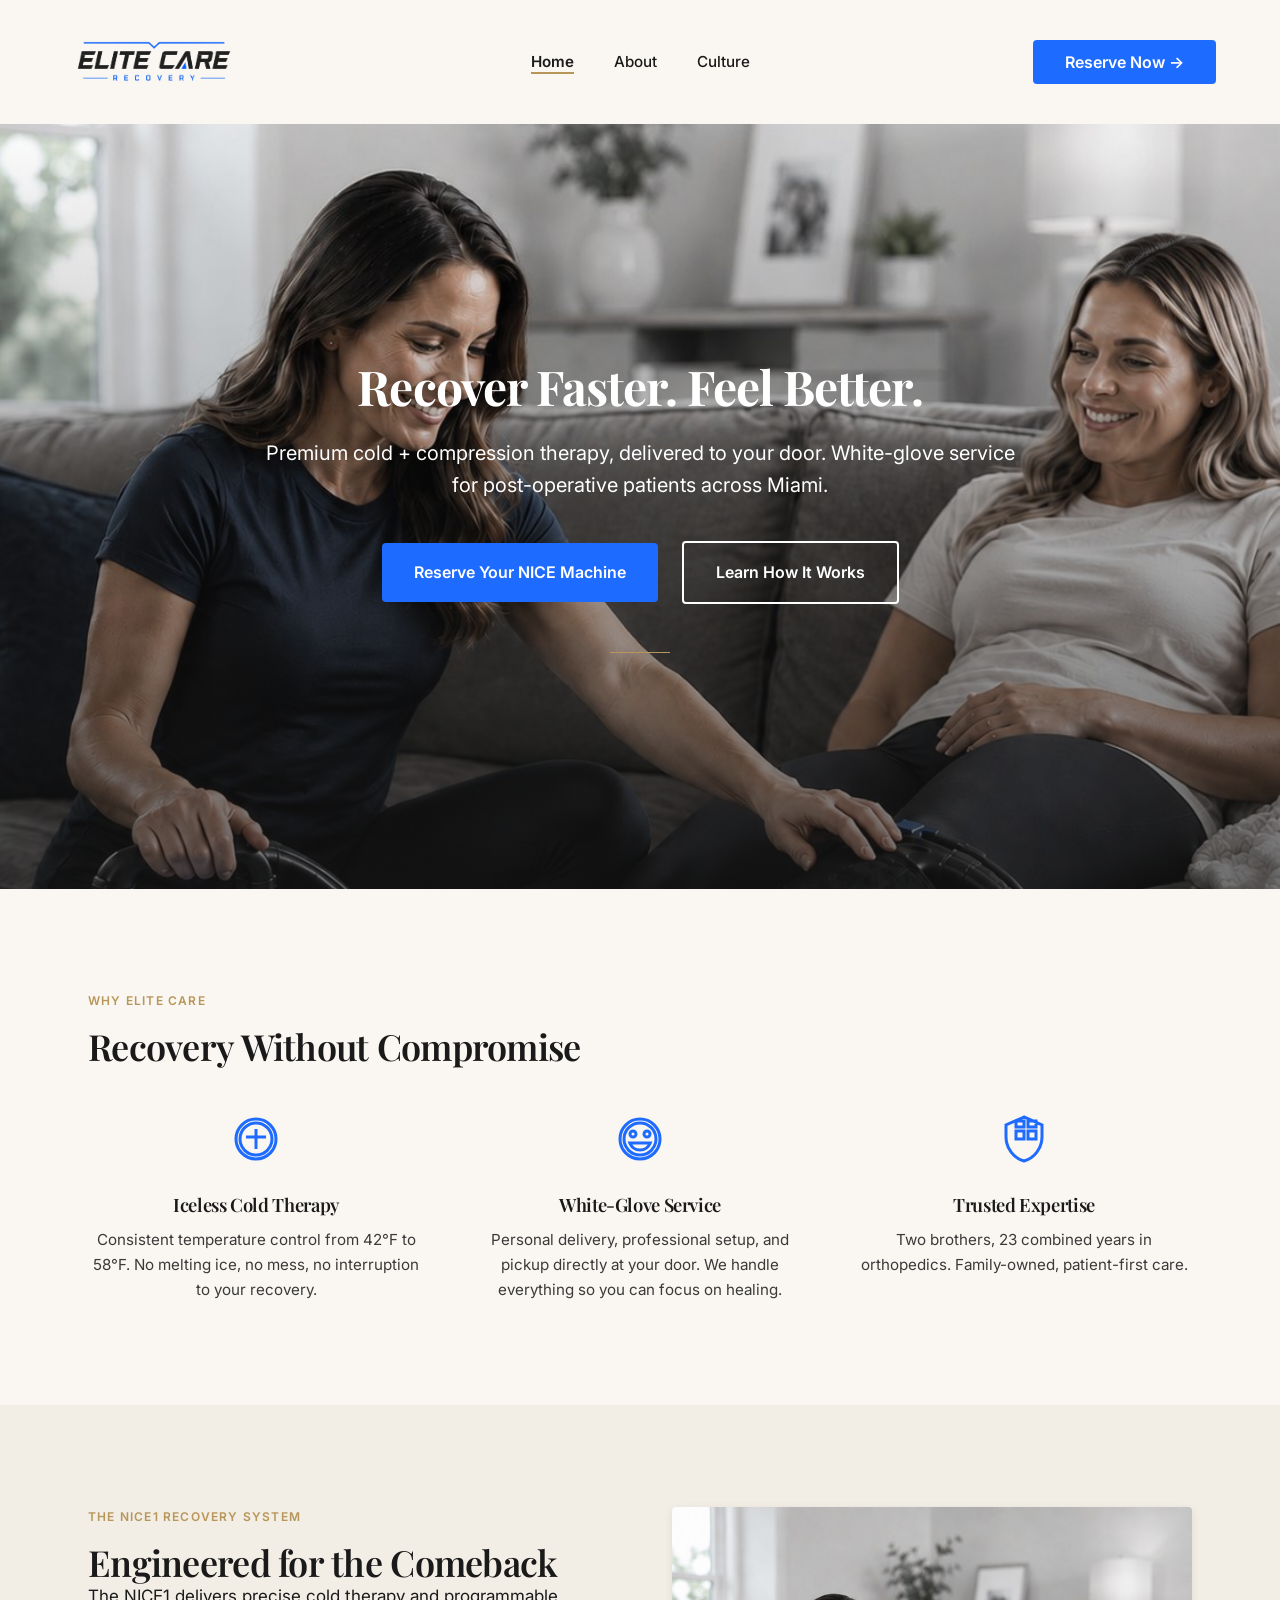
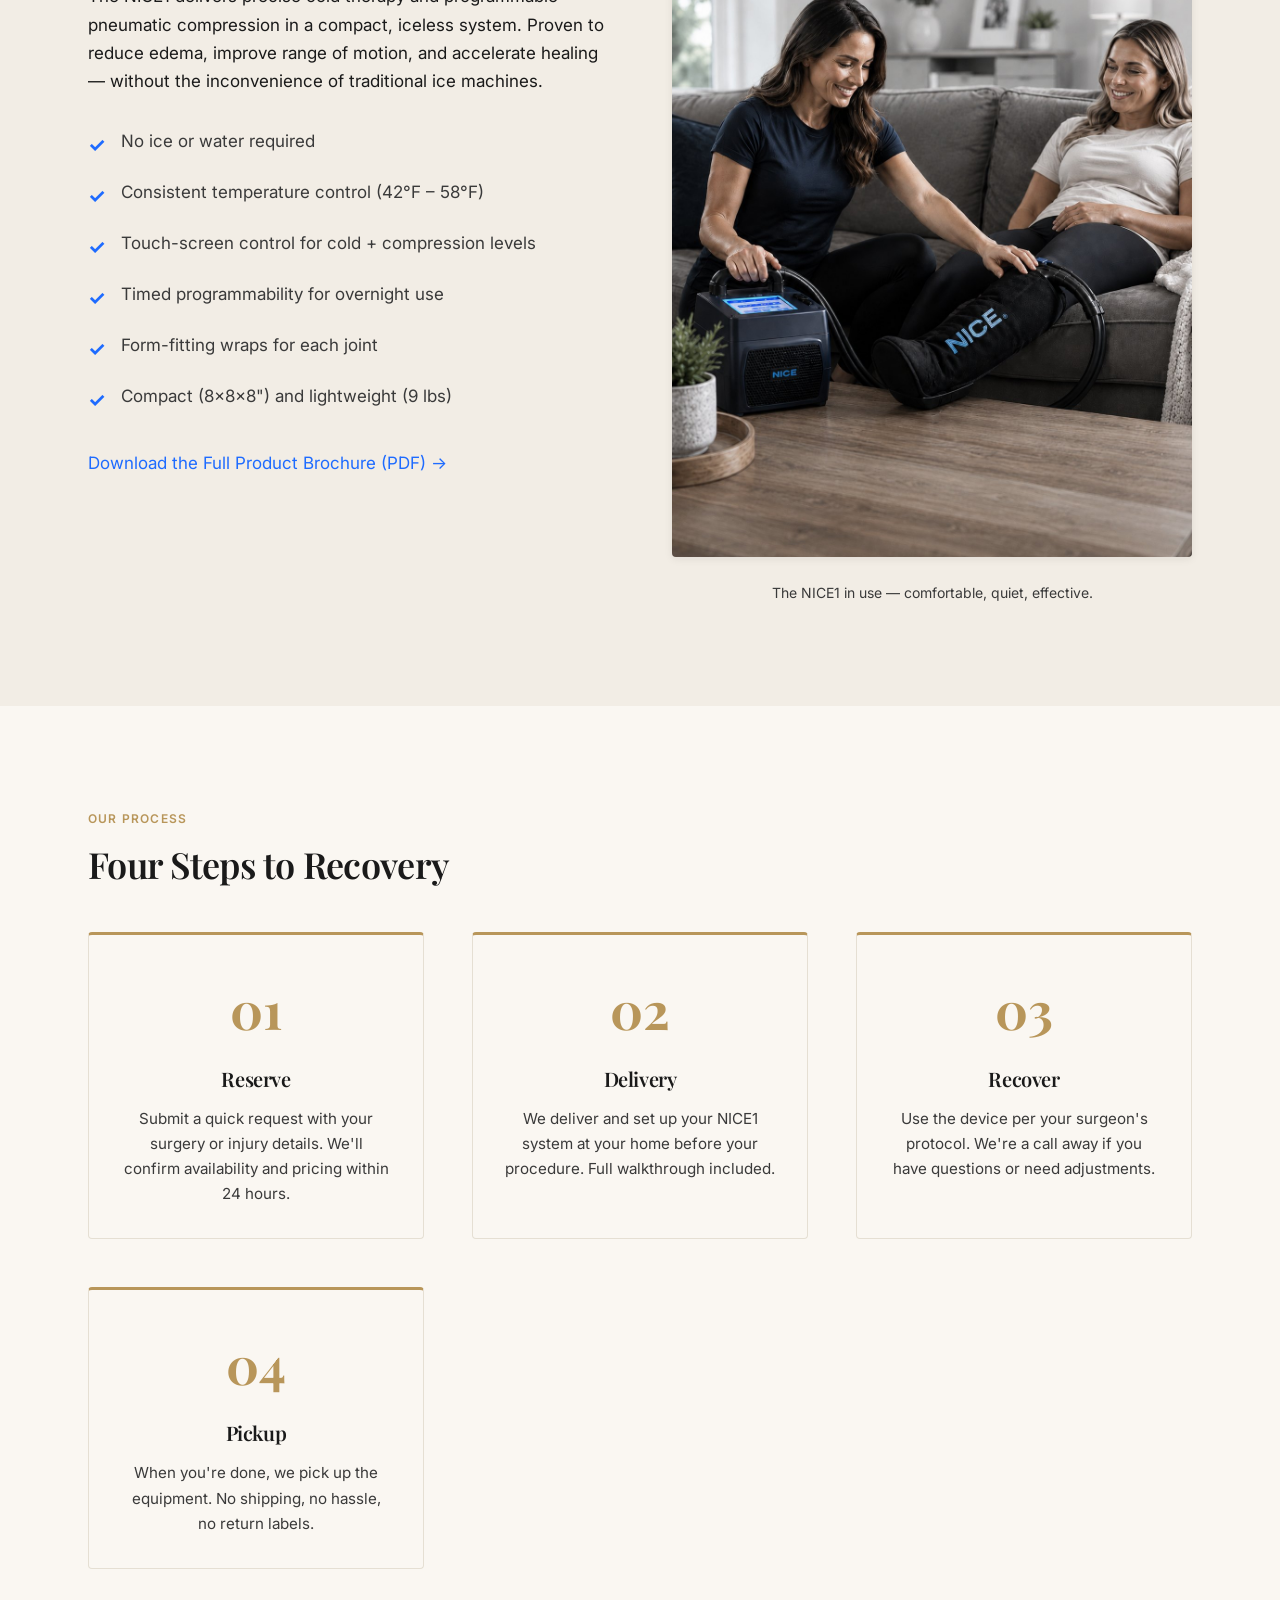
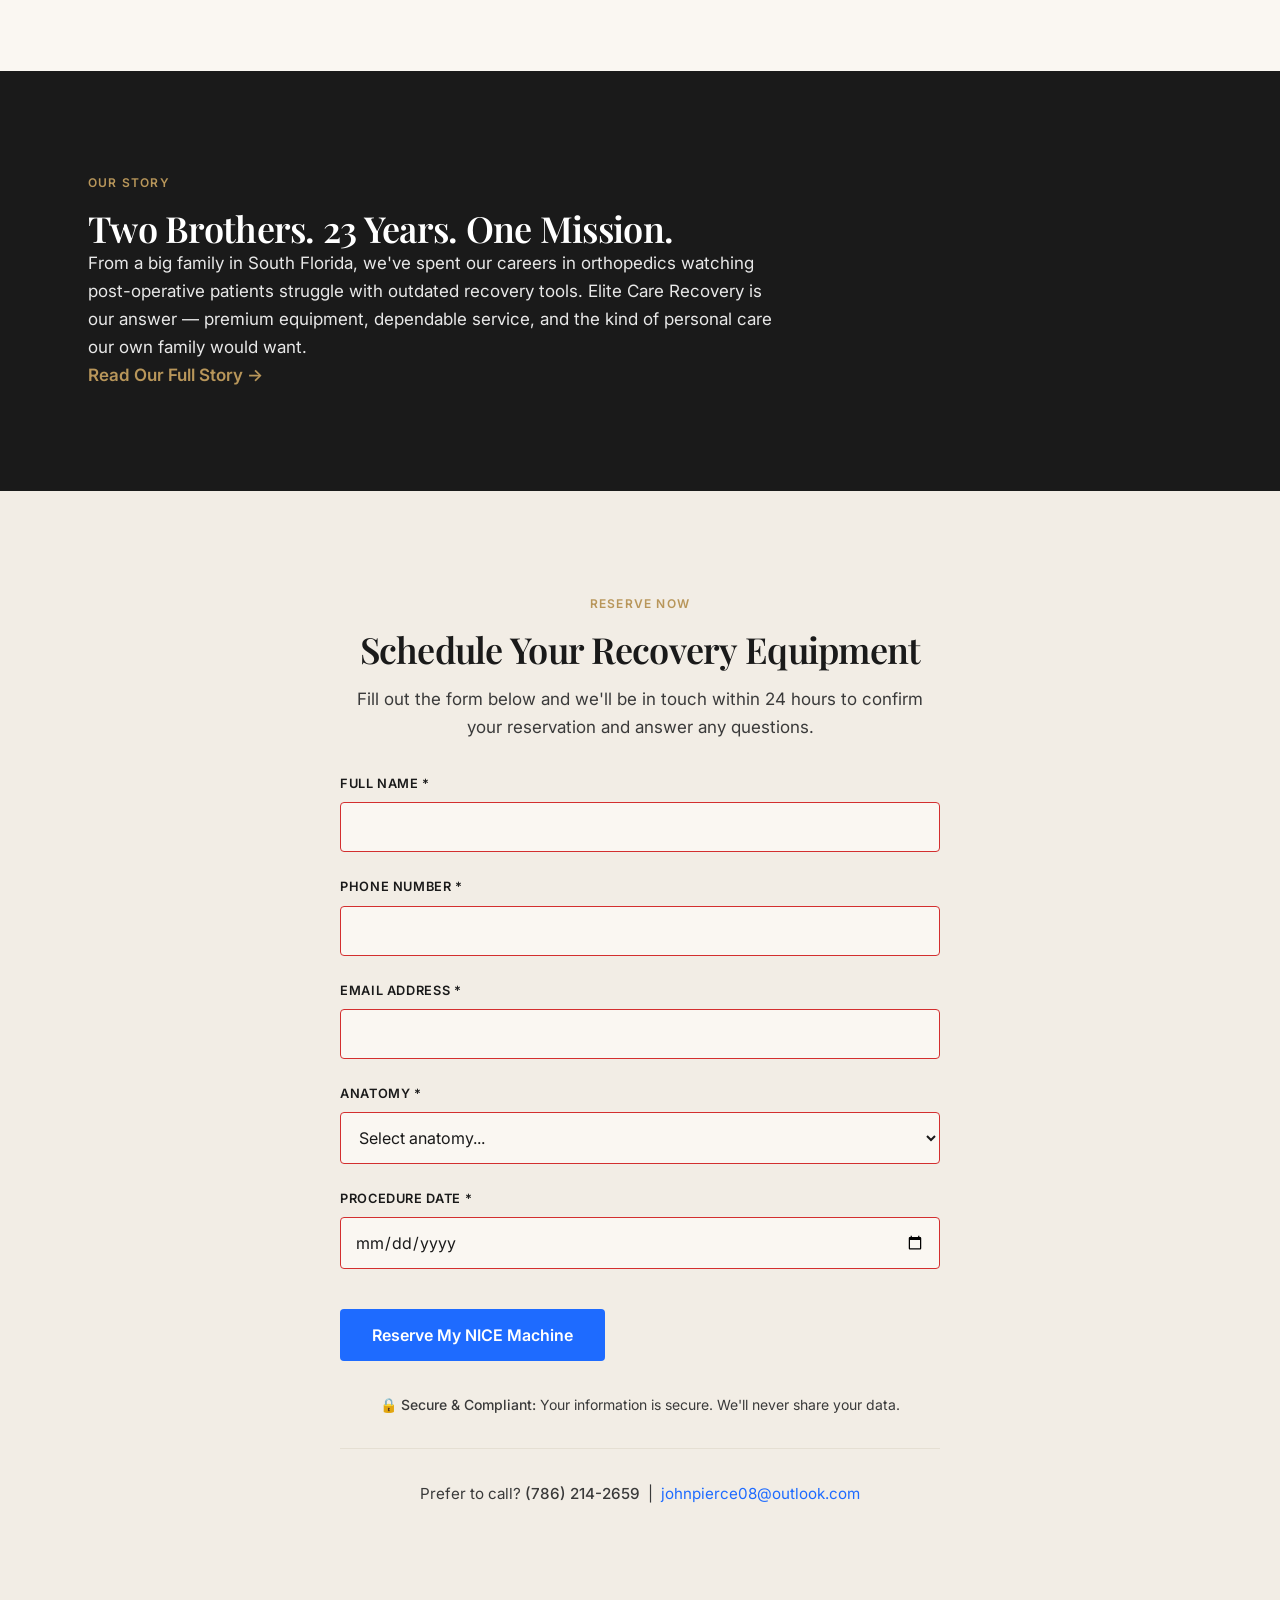
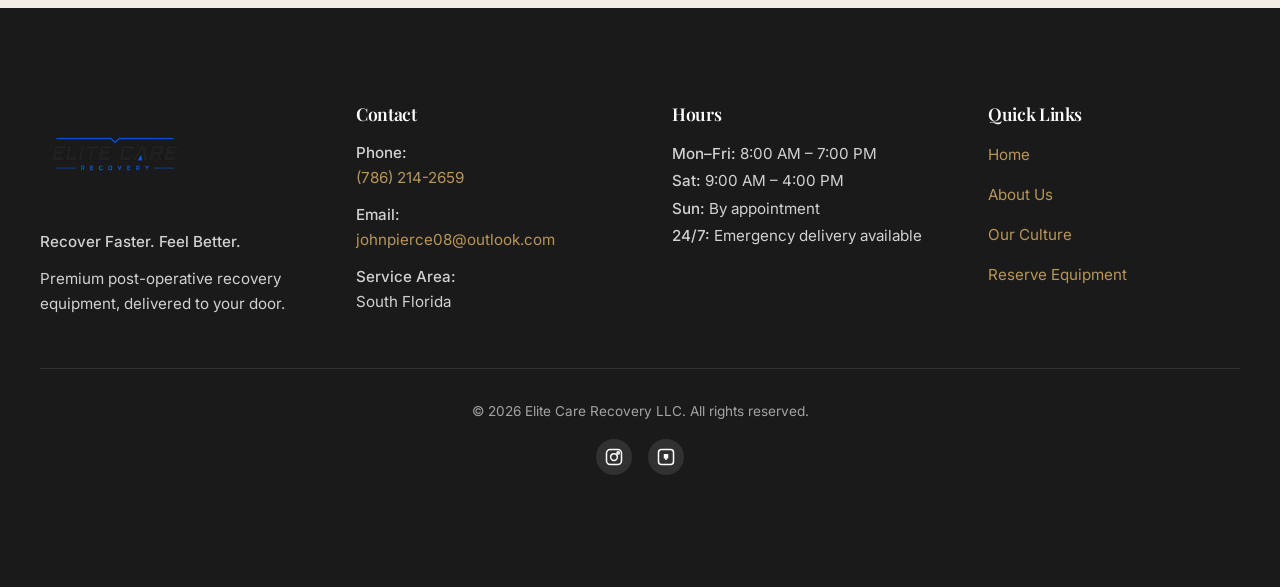
==== index.html @ 34824b1d "chore: update formspree form ID - Change form action from mredjyln to xeedwqvp - Form submissions no" ====
<!DOCTYPE html>
<html lang="en">
  <head>
    <meta charset="UTF-8" />
    <meta name="viewport" content="width=device-width, initial-scale=1.0" />
    <title>Elite Care Recovery | Premium Post-Op Recovery Equipment | South Florida</title>
    <meta
      name="description"
      content="Elite Care Recovery delivers premium NICE cold and compression therapy equipment with white-glove service. Perfect for post-operative recovery in South Florida."
    />

    <!-- Open Graph / Social Sharing -->
    <meta property="og:type" content="website" />
    <meta property="og:url" content="https://elitecarerecovery.net/" />
    <meta property="og:title" content="Elite Care Recovery | Premium Post-Op Recovery Equipment" />
    <meta
      property="og:description"
      content="Premium cold + compression therapy delivered to your door. White-glove service for post-operative patients."
    />
    <meta property="og:image" content="assets/elite-care-logo.png" />

    <!-- Favicon -->
    <link rel="icon" type="image/svg+xml" href="favicon.svg" />

    <!-- Google Fonts -->
    <link rel="preconnect" href="https://fonts.googleapis.com" />
    <link rel="preconnect" href="https://fonts.gstatic.com" crossorigin />
    <link
      href="https://fonts.googleapis.com/css2?family=Inter:wght@400;500;600&family=Playfair+Display:wght@500;600;700&display=swap"
      rel="stylesheet"
    />

    <!-- Styles -->
    <link rel="stylesheet" href="styles.css" />
  </head>

  <body>
    <!-- Skip to content link -->
    <a href="#main" class="skip-link">Skip to main content</a>

    <!-- Navigation -->
    <nav>
      <div class="nav-container">
        <a href="index.html" class="nav-logo-link">
          <img src="assets/elite-care-logo.png" alt="Elite Care Recovery Logo" class="nav-logo" />
        </a>

        <ul class="nav-links">
          <li><a href="index.html">Home</a></li>
          <li><a href="about.html">About</a></li>
          <li><a href="culture.html">Culture</a></li>
        </ul>

        <a href="#reserve" class="btn btn-nav">Reserve Now →</a>

        <button class="hamburger" aria-label="Toggle navigation menu" aria-expanded="false">
          <span></span>
          <span></span>
          <span></span>
        </button>
      </div>
    </nav>

    <!-- Mobile menu overlay (outside nav to fix fixed positioning bug) -->
    <div class="mobile-menu">
      <!-- Header with logo + close button -->
      <div class="mobile-menu-header">
        <img src="assets/elite-care-logo.png" alt="Elite Care Recovery" class="mobile-menu-logo" />
        <button class="mobile-menu-close" aria-label="Close navigation menu">
          <span></span>
          <span></span>
        </button>
      </div>

      <!-- Nav links -->
      <a href="index.html">Home</a>
      <a href="about.html">About</a>
      <a href="culture.html">Culture</a>
      <a href="#reserve" class="btn btn-primary">Reserve Now</a>

      <!-- Footer -->
      <div class="mobile-menu-footer">
        <p>© 2026 Elite Care Recovery LLC</p>
      </div>
    </div>

    <!-- Main content -->
    <main id="main">
      <!-- Hero Section -->
      <section class="hero">
        <video
          class="hero-video"
          autoplay
          muted
          loop
          playsinline
          poster="assets/nice-lifestyle.png"
          loading="eager"
        >
          <!-- Video source: assets/hero-video.mp4 will be added in v2 -->
          <source src="assets/hero-video.mp4" type="video/mp4" />
        </video>

        <div class="hero-overlay"></div>

        <div class="hero-content">
          <h1>Recover Faster. Feel Better.</h1>
          <p>Premium cold + compression therapy, delivered to your door. White-glove service for post-operative patients across Miami.</p>

          <div class="hero-ctas">
            <a href="#reserve" class="btn btn-primary">Reserve Your NICE Machine</a>
            <a href="#how-it-works" class="btn btn-ghost">Learn How It Works</a>
          </div>

          <div class="hero-flourish"></div>
        </div>
      </section>

      <!-- Benefits Section -->
      <section class="bg-cream">
        <div class="container">
          <div class="eyebrow">Why Elite Care</div>
          <h2>Recovery Without Compromise</h2>

          <div class="benefits-grid">
            <div class="benefit-item">
              <svg class="benefit-icon" viewBox="0 0 24 24">
                <path d="M12 2C6.48 2 2 6.48 2 12s4.48 10 10 10 10-4.48 10-10S17.52 2 12 2zm0 18c-4.42 0-8-3.58-8-8s3.58-8 8-8 8 3.58 8 8-3.58 8-8 8zm-5-9h10M12 7v10" />
              </svg>
              <h3>Iceless Cold Therapy</h3>
              <p>Consistent temperature control from 42°F to 58°F. No melting ice, no mess, no interruption to your recovery.</p>
            </div>

            <div class="benefit-item">
              <svg class="benefit-icon" viewBox="0 0 24 24">
                <path d="M12 2C6.48 2 2 6.48 2 12s4.48 10 10 10 10-4.48 10-10S17.52 2 12 2zm0 18c-4.42 0-8-3.58-8-8s3.58-8 8-8 8 3.58 8 8-3.58 8-8 8zm3.5-9c.83 0 1.5-.67 1.5-1.5S16.33 8 15.5 8 14 8.67 14 9.5s.67 1.5 1.5 1.5zm-7 0c.83 0 1.5-.67 1.5-1.5S9.33 8 8.5 8 7 8.67 7 9.5 7.67 11 8.5 11zm3.5 6.5c2.33 0 4.31-1.46 5.11-3.5H6.89c.8 2.04 2.78 3.5 5.11 3.5z" />
              </svg>
              <h3>White-Glove Service</h3>
              <p>Personal delivery, professional setup, and pickup directly at your door. We handle everything so you can focus on healing.</p>
            </div>

            <div class="benefit-item">
              <svg class="benefit-icon" viewBox="0 0 24 24">
                <path d="M12 1L3 5v6c0 5.55 3.84 10.74 9 12 5.16-1.26 9-6.45 9-12V5l-9-4zm0 11h-4v-4h4v4zm0-6h-4V3h4v3zm6 6h-4v-4h4v4zm0-6h-4V3h4v3z" />
              </svg>
              <h3>Trusted Expertise</h3>
              <p>Two brothers, 23 combined years in orthopedics. Family-owned, patient-first care.</p>
            </div>
          </div>
        </div>
      </section>

      <!-- The Product Section -->
      <section class="bg-cream-alt">
        <div class="container">
          <div class="split-50-50">
            <div>
              <div class="eyebrow">The NICE1 Recovery System</div>
              <h2>Engineered for the Comeback</h2>
              <p>The NICE1 delivers precise cold therapy and programmable pneumatic compression in a compact, iceless system. Proven to reduce edema, improve range of motion, and accelerate healing — without the inconvenience of traditional ice machines.</p>

              <ul class="feature-list">
                <li><span>No ice or water required</span></li>
                <li><span>Consistent temperature control (42°F – 58°F)</span></li>
                <li><span>Touch-screen control for cold + compression levels</span></li>
                <li><span>Timed programmability for overnight use</span></li>
                <li><span>Form-fitting wraps for each joint</span></li>
                <li><span>Compact (8x8x8") and lightweight (9 lbs)</span></li>
              </ul>

              <p>
                <a href="assets/nice-product-brochure.pdf" target="_blank" rel="noopener noreferrer">
                  Download the Full Product Brochure (PDF) →
                </a>
              </p>
            </div>

            <div>
              <img
                src="assets/nice-lifestyle.png"
                alt="NICE1 recovery machine in use on a patient at home"
                loading="lazy"
                style="width: 100%; border-radius: 4px; box-shadow: 0 2px 8px rgba(26, 26, 26, 0.08);"
              />
              <p style="margin-top: 1rem; font-size: 0.875rem; color: var(--color-charcoal-soft); text-align: center;">
                The NICE1 in use — comfortable, quiet, effective.
              </p>
            </div>
          </div>
        </div>
      </section>

      <!-- How It Works Section -->
      <section id="how-it-works" class="bg-cream">
        <div class="container">
          <div class="eyebrow">Our Process</div>
          <h2>Four Steps to Recovery</h2>

          <div style="display: grid; grid-template-columns: repeat(auto-fit, minmax(250px, 1fr)); gap: clamp(2rem, 5vw, 3rem); margin-top: 3rem;">
            <div class="step-card">
              <div class="step-number">01</div>
              <h3>Reserve</h3>
              <p>Submit a quick request with your surgery or injury details. We'll confirm availability and pricing within 24 hours.</p>
            </div>

            <div class="step-card">
              <div class="step-number">02</div>
              <h3>Delivery</h3>
              <p>We deliver and set up your NICE1 system at your home before your procedure. Full walkthrough included.</p>
            </div>

            <div class="step-card">
              <div class="step-number">03</div>
              <h3>Recover</h3>
              <p>Use the device per your surgeon's protocol. We're a call away if you have questions or need adjustments.</p>
            </div>

            <div class="step-card">
              <div class="step-number">04</div>
              <h3>Pickup</h3>
              <p>When you're done, we pick up the equipment. No shipping, no hassle, no return labels.</p>
            </div>
          </div>
        </div>
      </section>

      <!-- About Preview Section -->
      <section class="bg-charcoal">
        <div class="container">
          <div style="max-width: 700px;">
            <div class="eyebrow">Our Story</div>
            <h2 style="color: white;">Two Brothers. 23 Years. One Mission.</h2>
            <p style="color: rgba(255, 255, 255, 0.9);">
              From a big family in South Florida, we've spent our careers in orthopedics watching post-operative patients struggle with outdated recovery tools. Elite Care Recovery is our answer — premium equipment, dependable service, and the kind of personal care our own family would want.
            </p>
            <p>
              <a href="about.html" style="color: var(--color-gold); font-weight: 600;">
                Read Our Full Story →
              </a>
            </p>
          </div>
        </div>
      </section>

      <!-- Reserve Form Section -->
      <section id="reserve" class="bg-cream-alt">
        <div class="container">
          <div style="max-width: 600px; margin: 0 auto;">
            <div style="text-align: center; margin-bottom: 2rem;">
              <div class="eyebrow" style="justify-content: center; display: flex;">Reserve Now</div>
              <h2>Schedule Your Recovery Equipment</h2>
              <p style="margin-top: 1rem; color: var(--color-charcoal-soft);">
                Fill out the form below and we'll be in touch within 24 hours to confirm your reservation and answer any questions.
              </p>
            </div>

            <form action="https://formspree.io/f/xeedwqvp" method="POST">
              <div class="form-group">
                <label for="name">Full Name *</label>
                <input type="text" id="name" name="name" required />
              </div>

              <div class="form-group">
                <label for="phone">Phone Number *</label>
                <input type="tel" id="phone" name="phone" required />
              </div>

              <div class="form-group">
                <label for="email">Email Address *</label>
                <input type="email" id="email" name="email" required />
              </div>

              <div class="form-group">
                <label for="anatomy">Anatomy *</label>
                <select id="anatomy" name="anatomy" required>
                  <option value="">Select anatomy...</option>
                  <option value="Knee">Knee</option>
                  <option value="Shoulder">Shoulder</option>
                  <option value="Hip">Hip</option>
                  <option value="Ankle / Foot">Ankle / Foot</option>
                  <option value="Back / Spine">Back / Spine</option>
                  <option value="Elbow">Elbow</option>
                  <option value="Hand">Hand</option>
                  <option value="Other">Other</option>
                </select>
              </div>

              <div class="form-group">
                <label for="procedure_date">Procedure Date *</label>
                <input type="date" id="procedure_date" name="procedure_date" required />
              </div>

              <!-- Honeypot for spam prevention -->
              <input type="text" name="_gotcha" style="display: none;" />

              <button type="submit" class="btn btn-primary btn-full">Reserve My NICE Machine</button>
            </form>

            <div class="form-status"></div>

            <div style="margin-top: 2rem; text-align: center;">
              <p style="color: var(--color-charcoal-soft); font-size: 0.875rem;">
                <strong>🔒 Secure & Compliant:</strong> Your information is secure. We'll never share your data.
              </p>
            </div>

            <div style="margin-top: 2rem; padding-top: 2rem; border-top: 1px solid var(--color-border); text-align: center;">
              <p style="color: var(--color-charcoal-soft); font-size: 0.95rem;">
                Prefer to call? <strong>(786) 214-2659</strong> &nbsp;|&nbsp;
                <!-- TODO: Confirm contact email: johnpierce08@outlook.com (brochure shows Johnpierce@orthoflowrecovery.com) -->
                <a href="mailto:johnpierce08@outlook.com">johnpierce08@outlook.com</a>
              </p>
            </div>
          </div>
        </div>
      </section>
    </main>

    <!-- Footer -->
    <footer>
      <div class="footer-top">
        <!-- Column 1: Brand -->
        <div class="footer-column">
          <img src="assets/elite-care-logo.png" alt="Elite Care Recovery Logo" class="footer-logo" />
          <p class="footer-tagline"><strong>Recover Faster. Feel Better.</strong></p>
          <p class="footer-description">Premium post-operative recovery equipment, delivered to your door.</p>
        </div>

        <!-- Column 2: Contact -->
        <div class="footer-column">
          <h3>Contact</h3>
          <p>
            <strong>Phone:</strong><br />
            <a href="tel:+17862142659">(786) 214-2659</a>
          </p>
          <p>
            <strong>Email:</strong><br />
            <!-- TODO: Confirm contact email before launch -->
            <a href="mailto:johnpierce08@outlook.com">johnpierce08@outlook.com</a>
          </p>
          <p>
            <strong>Service Area:</strong><br />
            South Florida
          </p>
        </div>

        <!-- Column 3: Hours -->
        <div class="footer-column">
          <h3>Hours</h3>
          <ul class="hours-list">
            <li><strong>Mon–Fri:</strong> 8:00 AM – 7:00 PM</li>
            <li><strong>Sat:</strong> 9:00 AM – 4:00 PM</li>
            <li><strong>Sun:</strong> By appointment</li>
            <!-- TODO: Confirm "24/7 emergency delivery" claim with client -->
            <li><strong>24/7:</strong> Emergency delivery available</li>
          </ul>
        </div>

        <!-- Column 4: Quick Links -->
        <div class="footer-column">
          <h3>Quick Links</h3>
          <ul class="quick-links">
            <li><a href="index.html">Home</a></li>
            <li><a href="about.html">About Us</a></li>
            <li><a href="culture.html">Our Culture</a></li>
            <li><a href="#reserve">Reserve Equipment</a></li>
          </ul>
        </div>
      </div>

      <!-- Footer Bottom Strip -->
      <div class="footer-bottom">
        <p>© 2026 Elite Care Recovery LLC. All rights reserved.</p>
        <!-- TODO: Add real social media handles (Instagram, Facebook) -->
        <div class="social-icons">
          <a href="#" aria-label="Instagram" title="Coming soon">
            <svg viewBox="0 0 24 24">
              <rect x="2" y="2" width="20" height="20" rx="5" ry="5" />
              <path d="M16.5 12a4.5 4.5 0 1 1-9 0 4.5 4.5 0 0 1 9 0" />
              <circle cx="17.5" cy="6.5" r="1.5" />
            </svg>
          </a>
          <a href="#" aria-label="Facebook" title="Coming soon">
            <svg viewBox="0 0 24 24">
              <path d="M18 2H6a4 4 0 0 0-4 4v12a4 4 0 0 0 4 4h12a4 4 0 0 0 4-4V6a4 4 0 0 0-4-4z" />
              <path d="M10 8v6m4-6v6m-2-6v8" />
            </svg>
          </a>
        </div>
      </div>
    </footer>

    <!-- Main JavaScript -->
    <script src="main.js"></script>
  </body>
</html>
---- styles.css ----
/* ============================================================================
   Elite Care Recovery — Styles
   ============================================================================ */

/* Root: Color palette & typography scale */
:root {
  --color-bg: #FAF7F2;
  --color-bg-alt: #F2EDE5;
  --color-charcoal: #1A1A1A;
  --color-charcoal-soft: #3A3A3A;
  --color-blue: #1E6BFF;
  --color-blue-dark: #0F4FCC;
  --color-gold: #B8965A;
  --color-border: #E5DFD3;
  --color-shadow: rgba(26, 26, 26, 0.08);
}

/* Reset & base styles */
* {
  margin: 0;
  padding: 0;
  box-sizing: border-box;
}

html,
body {
  background-color: var(--color-bg);
  color: var(--color-charcoal);
}

html {
  scroll-behavior: smooth;
}

body {
  font-family: 'Inter', -apple-system, BlinkMacSystemFont, 'Segoe UI', sans-serif;
  font-size: 1.0625rem;
  line-height: 1.65;
  letter-spacing: 0;
}

/* Headings */
h1,
h2,
h3,
h4,
h5,
h6 {
  font-family: 'Playfair Display', serif;
  font-weight: 600;
  line-height: 1.1;
  letter-spacing: -0.02em;
  color: var(--color-charcoal);
}

h1 {
  font-size: clamp(2.5rem, 5vw, 4.5rem);
}

h2 {
  font-size: clamp(2rem, 3.5vw, 3rem);
}

h3 {
  font-size: 1.5rem;
}

/* Eyebrow pattern — uppercase label before section headline */
.eyebrow {
  font-family: 'Inter', sans-serif;
  font-size: 0.75rem;
  font-weight: 600;
  letter-spacing: 0.1em;
  text-transform: uppercase;
  color: var(--color-gold);
  margin-bottom: 1rem;
}

small,
.small {
  font-size: 0.875rem;
}

/* Emphasis & links */
strong,
b {
  font-weight: 500;
}

a {
  color: var(--color-blue);
  text-decoration: none;
  transition: color 200ms ease;
}

a:hover,
a:focus {
  color: var(--color-blue-dark);
}

/* Container utility */
.container {
  width: 100%;
  max-width: 1200px;
  margin: 0 auto;
  padding: 0 1.5rem;
}

/* Layout grid utilities */
.split-50-50 {
  display: grid;
  grid-template-columns: 1fr;
  gap: clamp(2rem, 5vw, 4rem);
}

@media (min-width: 1024px) {
  .split-50-50 {
    grid-template-columns: 1fr 1fr;
  }
}

.split-60-40 {
  display: grid;
  grid-template-columns: 1fr;
  gap: clamp(2rem, 5vw, 4rem);
}

@media (min-width: 1024px) {
  .split-60-40 {
    grid-template-columns: 1.5fr 1fr;
  }
}

/* Sections: alternating backgrounds with generous padding */
section {
  padding: clamp(4rem, 8vw, 8rem) 0;
}

section.bg-cream {
  background-color: var(--color-bg);
}

section.bg-cream-alt {
  background-color: var(--color-bg-alt);
}

section.bg-charcoal {
  background-color: var(--color-charcoal);
  color: white;
}

section.bg-charcoal .eyebrow {
  color: var(--color-gold);
}

section.bg-blue {
  background-color: var(--color-blue);
  color: white;
}

/* ============================================================================
   Navigation
   ============================================================================ */

nav {
  position: sticky;
  top: 0;
  z-index: 100;
  background-color: transparent;
  transition: all 300ms ease;
}

nav.scrolled {
  background-color: rgba(250, 247, 242, 0.95);
  backdrop-filter: blur(10px);
  border-bottom: 1px solid var(--color-border);
}

.nav-container {
  display: flex;
  align-items: center;
  justify-content: center;
  padding: 2rem 1.5rem;
  max-width: 1200px;
  margin: 0 auto;
  position: relative;
}

@media (min-width: 768px) {
  .nav-container {
    padding: 2.5rem 1.5rem;
  }
}

.nav-logo-link {
  display: flex;
  align-items: center;
  position: absolute;
  left: 1.5rem;
}

.nav-logo {
  width: 180px;
  height: auto;
}

.nav-links {
  display: none;
  list-style: none;
  gap: 2.5rem;
  align-items: center;
  margin: 0;
  padding: 0;
}

@media (min-width: 1024px) {
  .nav-links {
    display: flex;
  }
}

.nav-links li {
  display: flex;
  align-items: center;
  line-height: 1;
  min-height: 44px;
}

.nav-links a {
  font-family: 'Inter', sans-serif;
  font-size: 0.95rem;
  font-weight: 500;
  color: var(--color-charcoal);
  position: relative;
  line-height: 1;
}

.nav-links a::after {
  content: '';
  position: absolute;
  bottom: -0.25rem;
  left: 0;
  width: 0;
  height: 2px;
  background-color: var(--color-gold);
  transition: width 300ms ease;
}

.nav-links a:hover::after {
  width: 100%;
}

.nav-links a.active::after {
  width: 100%;
}

.nav-links a.active {
  color: var(--color-charcoal);
  font-weight: 600;
}

/* Reserve Now button in nav */
nav .btn-nav {
  background-color: var(--color-blue);
  color: white;
  padding: 0.75rem 1.5rem;
  border-radius: 4px;
  font-weight: 600;
  transition: background-color 200ms ease;
  font-size: 0.95rem;
  white-space: nowrap;
  line-height: 1;
  display: inline-block;
  position: absolute;
  right: 1.5rem;
}

@media (max-width: 1023px) {
  nav .btn-nav {
    display: none;
  }
}

@media (min-width: 1024px) {
  nav .btn-nav {
    padding: 0.875rem 2rem;
    font-size: 1rem;
  }
}

nav .btn-nav:hover,
nav .btn-nav:focus {
  background-color: var(--color-blue-dark);
}

/* Hamburger menu (mobile) */
.hamburger {
  display: flex !important;
  flex-direction: column;
  gap: 0.35rem;
  background: none !important;
  border: none !important;
  cursor: pointer;
  padding: 0 !important;
  font-size: inherit !important;
  font-weight: inherit !important;
  border-radius: 0 !important;
  transition: none;
  position: absolute;
  right: 1.5rem;
}

@media (min-width: 1024px) {
  .hamburger {
    display: none !important;
  }
}

.hamburger span {
  width: 24px;
  height: 2px;
  background-color: var(--color-charcoal);
  transition: all 300ms ease;
}

.hamburger.open span:nth-child(1) {
  transform: rotate(45deg) translateY(10px);
}

.hamburger.open span:nth-child(2) {
  opacity: 0;
}

.hamburger.open span:nth-child(3) {
  transform: rotate(-45deg) translateY(-10px);
}

/* Mobile menu overlay */
.mobile-menu {
  position: fixed;
  top: 0;
  right: -100%;
  width: 100%;
  height: 100vh;
  background-color: var(--color-bg);
  transition: right 300ms ease;
  z-index: 101;
  display: flex;
  flex-direction: column;
  padding: 0;
  gap: 0;
  overflow-y: auto;
  -webkit-overflow-scrolling: touch;
}

@media (min-width: 1024px) {
  .mobile-menu {
    display: none;
  }
}

.mobile-menu.open {
  right: 0;
}

.mobile-menu a {
  font-size: 1.25rem;
  font-weight: 500;
  color: var(--color-charcoal);
  padding: 1rem 2rem;
}

/* Mobile menu header */
.mobile-menu-header {
  display: flex;
  align-items: center;
  justify-content: space-between;
  padding: 1.5rem 2rem;
  border-bottom: 1px solid var(--color-border);
  flex-shrink: 0;
}

.mobile-menu-logo {
  width: 150px;
  height: auto;
  max-height: 150px;
  flex-shrink: 0;
  display: block;
}

/* Mobile menu close button (X icon) */
.mobile-menu-close {
  display: flex !important;
  align-items: center;
  justify-content: center;
  background: none !important;
  border: none !important;
  cursor: pointer;
  padding: 8px !important;
  width: 40px;
  height: 40px;
  position: relative;
  border-radius: 0 !important;
  transition: none;
}

.mobile-menu-close span {
  width: 24px;
  height: 2px;
  background-color: var(--color-charcoal);
  position: absolute;
}

.mobile-menu-close span:nth-child(1) {
  transform: rotate(45deg);
}

.mobile-menu-close span:nth-child(2) {
  transform: rotate(-45deg);
}

/* Mobile menu footer */
.mobile-menu-footer {
  margin-top: auto;
  padding: 1.5rem 2rem;
  border-top: 1px solid var(--color-border);
  text-align: center;
}

.mobile-menu-footer p {
  font-size: 0.85rem;
  color: var(--color-charcoal-soft);
  margin: 0;
}

/* Skip to content link */
.skip-link {
  position: absolute;
  top: -40px;
  left: 0;
  background-color: var(--color-blue);
  color: white;
  padding: 0.5rem 1rem;
  z-index: 100;
  font-size: 0.875rem;
  font-weight: 600;
}

.skip-link:focus {
  top: 0;
}

/* ============================================================================
   Hero Section
   ============================================================================ */

.hero {
  position: relative;
  height: 85vh;
  min-height: 500px;
  display: flex;
  align-items: center;
  justify-content: center;
  overflow: hidden;
}

.hero-video {
  position: absolute;
  top: 0;
  left: 0;
  width: 100%;
  height: 100%;
  object-fit: cover;
  object-position: center 20%;
  z-index: 0;
}

.hero-overlay {
  position: absolute;
  top: 0;
  left: 0;
  width: 100%;
  height: 100%;
  background: linear-gradient(
    to bottom,
    rgba(26, 26, 26, 0) 0%,
    rgba(26, 26, 26, 0.6) 100%
  );
  z-index: 1;
}

.hero-content {
  position: relative;
  z-index: 2;
  text-align: center;
  color: white;
  padding: 0 1.5rem;
  max-width: 800px;
}

.hero-content h1 {
  color: white;
  margin-bottom: 1.5rem;
  font-weight: 700;
}

.hero-content p {
  font-size: clamp(1rem, 2vw, 1.25rem);
  margin-bottom: 2.5rem;
  line-height: 1.6;
}

.hero-ctas {
  display: flex;
  flex-direction: column;
  gap: 1.5rem;
  justify-content: center;
  align-items: center;
  margin-bottom: 3rem;
}

@media (min-width: 640px) {
  .hero-ctas {
    flex-direction: row;
  }
}

/* Gold flourish beneath CTAs */
.hero-flourish {
  width: 60px;
  height: 1px;
  background-color: var(--color-gold);
  margin: 0 auto;
}

/* ============================================================================
   Buttons
   ============================================================================ */

button,
.btn {
  font-family: 'Inter', sans-serif;
  font-size: 1rem;
  font-weight: 600;
  border: none;
  border-radius: 4px;
  padding: 1rem 2rem;
  cursor: pointer;
  transition: all 200ms ease;
  text-decoration: none;
  display: inline-block;
}

.btn-primary {
  background-color: var(--color-blue);
  color: white;
}

.btn-primary:hover,
.btn-primary:focus {
  background-color: var(--color-blue-dark);
  outline: none;
}

.btn-ghost {
  background-color: transparent;
  color: white;
  border: 2px solid white;
}

.btn-ghost:hover,
.btn-ghost:focus {
  background-color: rgba(255, 255, 255, 0.1);
}

.btn-white {
  background-color: white;
  color: var(--color-blue);
  font-weight: 600;
}

.btn-white:hover,
.btn-white:focus {
  background-color: rgba(255, 255, 255, 0.9);
}

.btn-full {
  width: 100%;
}

@media (min-width: 640px) {
  .btn-full {
    width: auto;
  }
}

/* Loading state */
.btn:disabled,
.btn.sending {
  opacity: 0.6;
  cursor: not-allowed;
}

/* ============================================================================
   Cards
   ============================================================================ */

.card {
  background-color: var(--color-bg);
  border: 1px solid var(--color-border);
  border-radius: 4px;
  padding: 2rem;
  box-shadow: 0 2px 8px var(--color-shadow);
  transition: box-shadow 200ms ease;
}

.card:hover {
  box-shadow: 0 4px 12px var(--color-shadow);
}

.card-title {
  font-size: 1.25rem;
  font-weight: 600;
  margin-bottom: 1rem;
  color: var(--color-charcoal);
}

.card-text {
  color: var(--color-charcoal-soft);
  line-height: 1.65;
}

/* Step card — numbered 01, 02, 03, 04 */
.step-card {
  background-color: var(--color-bg);
  border: 1px solid var(--color-border);
  border-top: 3px solid var(--color-gold);
  border-radius: 4px;
  padding: 2rem;
  text-align: center;
}

.step-number {
  font-family: 'Playfair Display', serif;
  font-size: clamp(2.5rem, 4vw, 3.5rem);
  font-weight: 700;
  color: var(--color-gold);
  margin-bottom: 1rem;
}

.step-card h3 {
  margin-bottom: 1rem;
  font-size: 1.25rem;
}

.step-card p {
  color: var(--color-charcoal-soft);
  font-size: 0.95rem;
  line-height: 1.65;
}

/* Benefits grid */
.benefits-grid {
  display: grid;
  grid-template-columns: 1fr;
  gap: clamp(2rem, 5vw, 3rem);
  margin-top: 3rem;
}

@media (min-width: 768px) {
  .benefits-grid {
    grid-template-columns: repeat(3, 1fr);
  }
}

.benefit-item {
  text-align: center;
}

.benefit-icon {
  width: 48px;
  height: 48px;
  margin: 0 auto 1.5rem;
  stroke: var(--color-blue);
  stroke-width: 1.5;
  fill: none;
}

.benefit-item h3 {
  margin-bottom: 0.75rem;
  font-size: 1.15rem;
}

.benefit-item p {
  color: var(--color-charcoal-soft);
  font-size: 0.95rem;
  line-height: 1.65;
}

/* Feature list with checkmarks */
.feature-list {
  list-style: none;
  margin: 2rem 0;
  display: flex;
  flex-direction: column;
  gap: 1rem;
}

.feature-list li {
  display: flex;
  gap: 1rem;
  align-items: flex-start;
}

.feature-list li::before {
  content: '✓';
  color: var(--color-blue);
  font-weight: 700;
  font-size: 1.25rem;
  flex-shrink: 0;
  margin-top: 0.125rem;
}

.feature-list li span {
  color: var(--color-charcoal-soft);
}

/* Mission/Objectives list with checkmarks */
.mission-list {
  list-style: none;
  display: flex;
  flex-direction: column;
  gap: 1.5rem;
  margin-top: 2rem;
}

.mission-list li {
  display: flex;
  gap: 1.5rem;
  align-items: flex-start;
}

.mission-list li::before {
  content: '✓';
  color: var(--color-blue);
  font-weight: 700;
  font-size: 1.5rem;
  flex-shrink: 0;
  margin-top: -0.25rem;
}

.mission-list strong {
  display: block;
  color: var(--color-charcoal);
  margin-bottom: 0.25rem;
}

/* Objectives grid */
.objectives-grid {
  display: grid;
  grid-template-columns: 1fr;
  gap: 2rem;
  margin-top: 2rem;
}

@media (min-width: 1024px) {
  .objectives-grid {
    grid-template-columns: 1fr 1fr;
  }
}

.objectives-grid li {
  padding-left: 2.5rem;
  position: relative;
}

.objectives-grid li::before {
  content: counter(item);
  counter-increment: item;
  position: absolute;
  left: 0;
  top: 0;
  font-family: 'Playfair Display', serif;
  font-size: 1.5rem;
  font-weight: 700;
  color: var(--color-gold);
}

/* Core values grid — F E P C */
.values-grid {
  display: grid;
  grid-template-columns: 1fr;
  gap: clamp(2rem, 5vw, 3rem);
  margin-top: 3rem;
}

@media (min-width: 768px) {
  .values-grid {
    grid-template-columns: repeat(2, 1fr);
  }
}

@media (min-width: 1024px) {
  .values-grid {
    grid-template-columns: repeat(4, 1fr);
  }
}

.value-card {
  text-align: center;
  padding: 2rem 1.5rem;
}

.value-letter {
  font-family: 'Playfair Display', serif;
  font-size: 3rem;
  font-weight: 700;
  color: var(--color-gold);
  margin-bottom: 1rem;
}

.value-card h3 {
  color: white;
  margin-bottom: 0.75rem;
  font-size: 1.25rem;
}

.value-card p {
  color: rgba(255, 255, 255, 0.9);
  font-size: 0.95rem;
  line-height: 1.6;
}

/* ============================================================================
   Forms
   ============================================================================ */

form {
  margin-top: 2rem;
}

.form-group {
  margin-bottom: 1.5rem;
  display: flex;
  flex-direction: column;
}

label {
  font-family: 'Inter', sans-serif;
  font-size: 0.8rem;
  font-weight: 600;
  letter-spacing: 0.05em;
  text-transform: uppercase;
  color: var(--color-charcoal);
  margin-bottom: 0.5rem;
}

input,
select,
textarea {
  font-family: 'Inter', sans-serif;
  font-size: 1rem;
  padding: 0.875rem;
  border: 1px solid var(--color-border);
  background-color: var(--color-bg);
  color: var(--color-charcoal);
  border-radius: 4px;
  transition: all 200ms ease;
}

input:focus,
select:focus,
textarea:focus {
  outline: none;
  border-color: var(--color-blue);
  box-shadow: 0 0 0 3px rgba(30, 107, 255, 0.1);
}

input:invalid,
select:invalid,
textarea:invalid {
  border-color: #d32f2f;
}

input[type='text'],
input[type='email'],
input[type='tel'],
input[type='date'],
select {
  width: 100%;
}

textarea {
  width: 100%;
  resize: vertical;
  min-height: 120px;
}

input[type='hidden'] {
  display: none;
}

form button {
  width: 100%;
  margin-top: 1rem;
}

@media (min-width: 640px) {
  form button {
    width: auto;
  }
}

/* Form success/sending states */
.form-status {
  margin-top: 1.5rem;
  padding: 1rem;
  border-radius: 4px;
  text-align: center;
  display: none;
  font-weight: 500;
}

.form-status.show {
  display: block;
}

.form-status.success {
  background-color: #e8f5e9;
  color: #2e7d32;
}

.form-status.error {
  background-color: #ffebee;
  color: #c62828;
}

/* ============================================================================
   Image Placeholders
   ============================================================================ */

.image-placeholder {
  aspect-ratio: 4 / 5;
  background-color: var(--color-bg-alt);
  border: 1.5px dashed var(--color-gold);
  border-radius: 4px;
  display: flex;
  flex-direction: column;
  align-items: center;
  justify-content: center;
  padding: 2rem;
  text-align: center;
}

.placeholder-label {
  font-family: 'Inter', sans-serif;
  font-size: 0.75rem;
  font-weight: 600;
  letter-spacing: 0.1em;
  text-transform: uppercase;
  color: var(--color-gold);
  margin-bottom: 1rem;
}

.image-placeholder p {
  color: var(--color-charcoal-soft);
  font-size: 0.95rem;
  line-height: 1.6;
}

/* ============================================================================
   Typography Utilities
   ============================================================================ */

.pull-quote {
  font-family: 'Playfair Display', serif;
  font-size: clamp(1.5rem, 3vw, 2.25rem);
  font-weight: 600;
  font-style: italic;
  line-height: 1.3;
  color: var(--color-charcoal);
  margin-bottom: 2rem;
  position: relative;
  padding-left: 2rem;
}

.pull-quote::before {
  content: '"';
  position: absolute;
  left: 0;
  top: -0.5rem;
  font-size: 3rem;
  color: var(--color-gold);
  line-height: 1;
}

.stat-number {
  font-family: 'Playfair Display', serif;
  font-size: clamp(2rem, 5vw, 3.5rem);
  font-weight: 700;
  color: var(--color-gold);
  margin-bottom: 0.5rem;
}

.stat-label {
  font-size: 0.95rem;
  color: white;
  line-height: 1.5;
}

.stat-underline {
  width: 40px;
  height: 1px;
  background-color: var(--color-gold);
  margin: 0.5rem auto 0;
}

/* Stats grid */
.stats-grid {
  display: grid;
  grid-template-columns: 1fr;
  gap: 2rem;
  margin-top: 3rem;
}

@media (min-width: 768px) {
  .stats-grid {
    grid-template-columns: repeat(3, 1fr);
  }
}

.stat-item {
  text-align: center;
}

/* ============================================================================
   Footer
   ============================================================================ */

footer {
  background-color: var(--color-charcoal);
  color: white;
  padding: clamp(3rem, 8vw, 6rem) 1.5rem;
}

.footer-top {
  display: grid;
  grid-template-columns: 1fr;
  gap: clamp(2rem, 5vw, 4rem);
  margin-bottom: 2.5rem;
  max-width: 1200px;
  margin-left: auto;
  margin-right: auto;
}

@media (min-width: 1024px) {
  .footer-top {
    grid-template-columns: repeat(4, 1fr);
  }
}

.footer-column h3 {
  color: white;
  margin-bottom: 1rem;
  font-size: 1.1rem;
}

.footer-column p {
  color: rgba(255, 255, 255, 0.8);
  font-size: 0.95rem;
  line-height: 1.65;
  margin-bottom: 0.75rem;
}

.footer-column a {
  color: var(--color-gold);
}

.footer-column a:hover {
  color: rgba(184, 150, 90, 0.8);
}

.footer-logo {
  width: 150px;
  height: auto;
  margin-bottom: 1rem;
}

.footer-tagline {
  color: rgba(255, 255, 255, 0.9);
  font-size: 0.9rem;
  font-weight: 500;
  margin-bottom: 1rem;
}

.footer-description {
  color: rgba(255, 255, 255, 0.7);
  font-size: 0.9rem;
  line-height: 1.6;
}

/* Hours list */
.hours-list {
  list-style: none;
  color: rgba(255, 255, 255, 0.8);
  font-size: 0.95rem;
  line-height: 1.8;
}

/* Quick links list */
.quick-links {
  list-style: none;
  display: flex;
  flex-direction: column;
  gap: 0.75rem;
}

.quick-links a {
  font-size: 0.95rem;
}

/* Footer bottom strip */
.footer-bottom {
  border-top: 1px solid rgba(255, 255, 255, 0.1);
  padding-top: 2rem;
  max-width: 1200px;
  margin: 0 auto;
  text-align: center;
}

.footer-bottom p {
  color: rgba(255, 255, 255, 0.6);
  font-size: 0.85rem;
  line-height: 1.6;
  margin-bottom: 1rem;
}

.footer-bottom p:last-child {
  margin-bottom: 0;
}

/* Social icons */
.social-icons {
  display: flex;
  gap: 1rem;
  justify-content: center;
  margin-bottom: 1rem;
}

.social-icons a {
  display: inline-flex;
  align-items: center;
  justify-content: center;
  width: 36px;
  height: 36px;
  border-radius: 50%;
  background-color: rgba(255, 255, 255, 0.1);
  transition: all 200ms ease;
}

.social-icons a:hover {
  background-color: var(--color-gold);
}

.social-icons svg {
  width: 18px;
  height: 18px;
  stroke: white;
  stroke-width: 2;
  fill: none;
}

/* ============================================================================
   Accessibility & Focus States
   ============================================================================ */

button:focus,
a:focus,
input:focus,
select:focus,
textarea:focus {
  outline: 2px solid var(--color-gold);
  outline-offset: 2px;
}

/* ============================================================================
   Responsive Media Queries
   ============================================================================ */

/* Tablet breakpoint (640px) */
@media (min-width: 640px) {
  .container {
    padding: 0 2rem;
  }

  h1 {
    font-size: 3rem;
  }

  h2 {
    font-size: 2.25rem;
  }
}

/* Desktop breakpoint (1024px) */
@media (min-width: 1024px) {
  .container {
    padding: 0 3rem;
  }

  section {
    padding: clamp(4rem, 8vw, 8rem) 0;
  }
}

/* Wide desktop (1280px) */
@media (min-width: 1280px) {
  .container {
    max-width: 1200px;
  }
}

/* Print styles */
@media print {
  nav,
  footer {
    display: none;
  }

  body {
    background-color: white;
    color: black;
  }
}
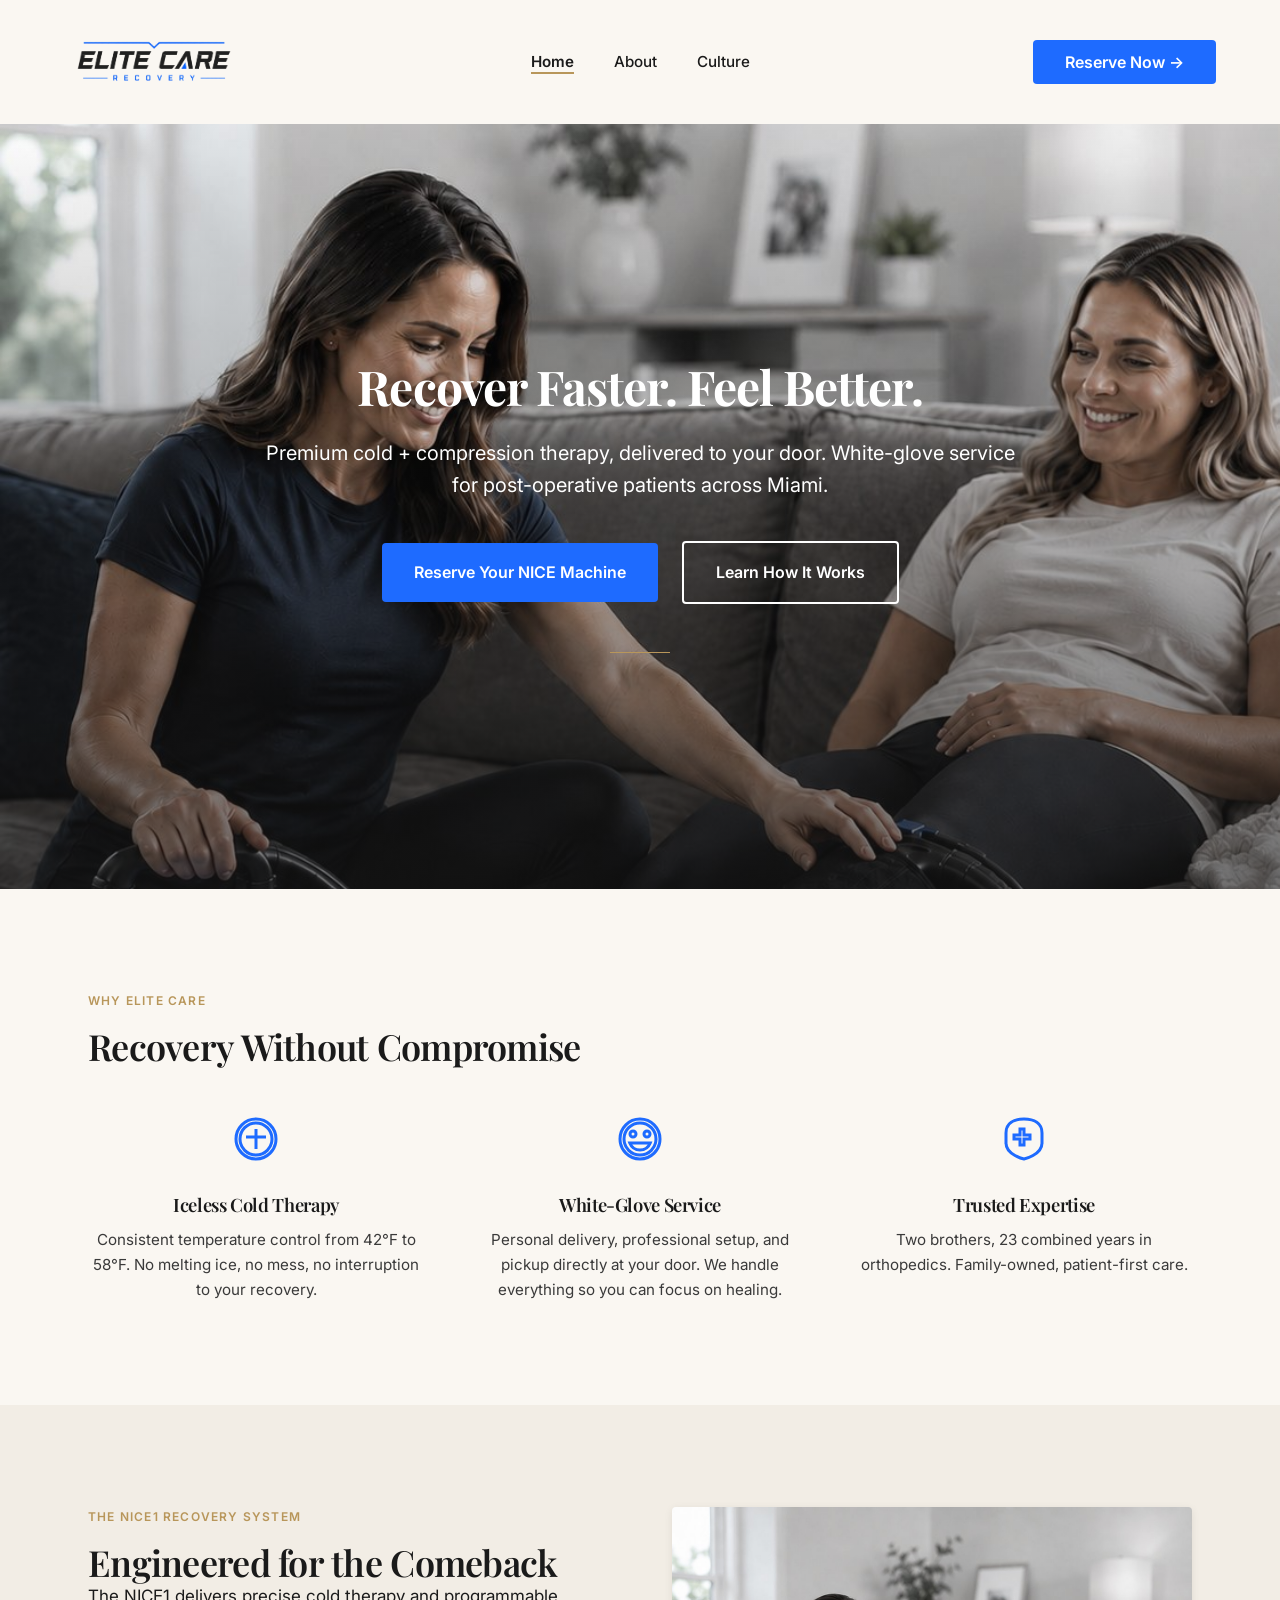
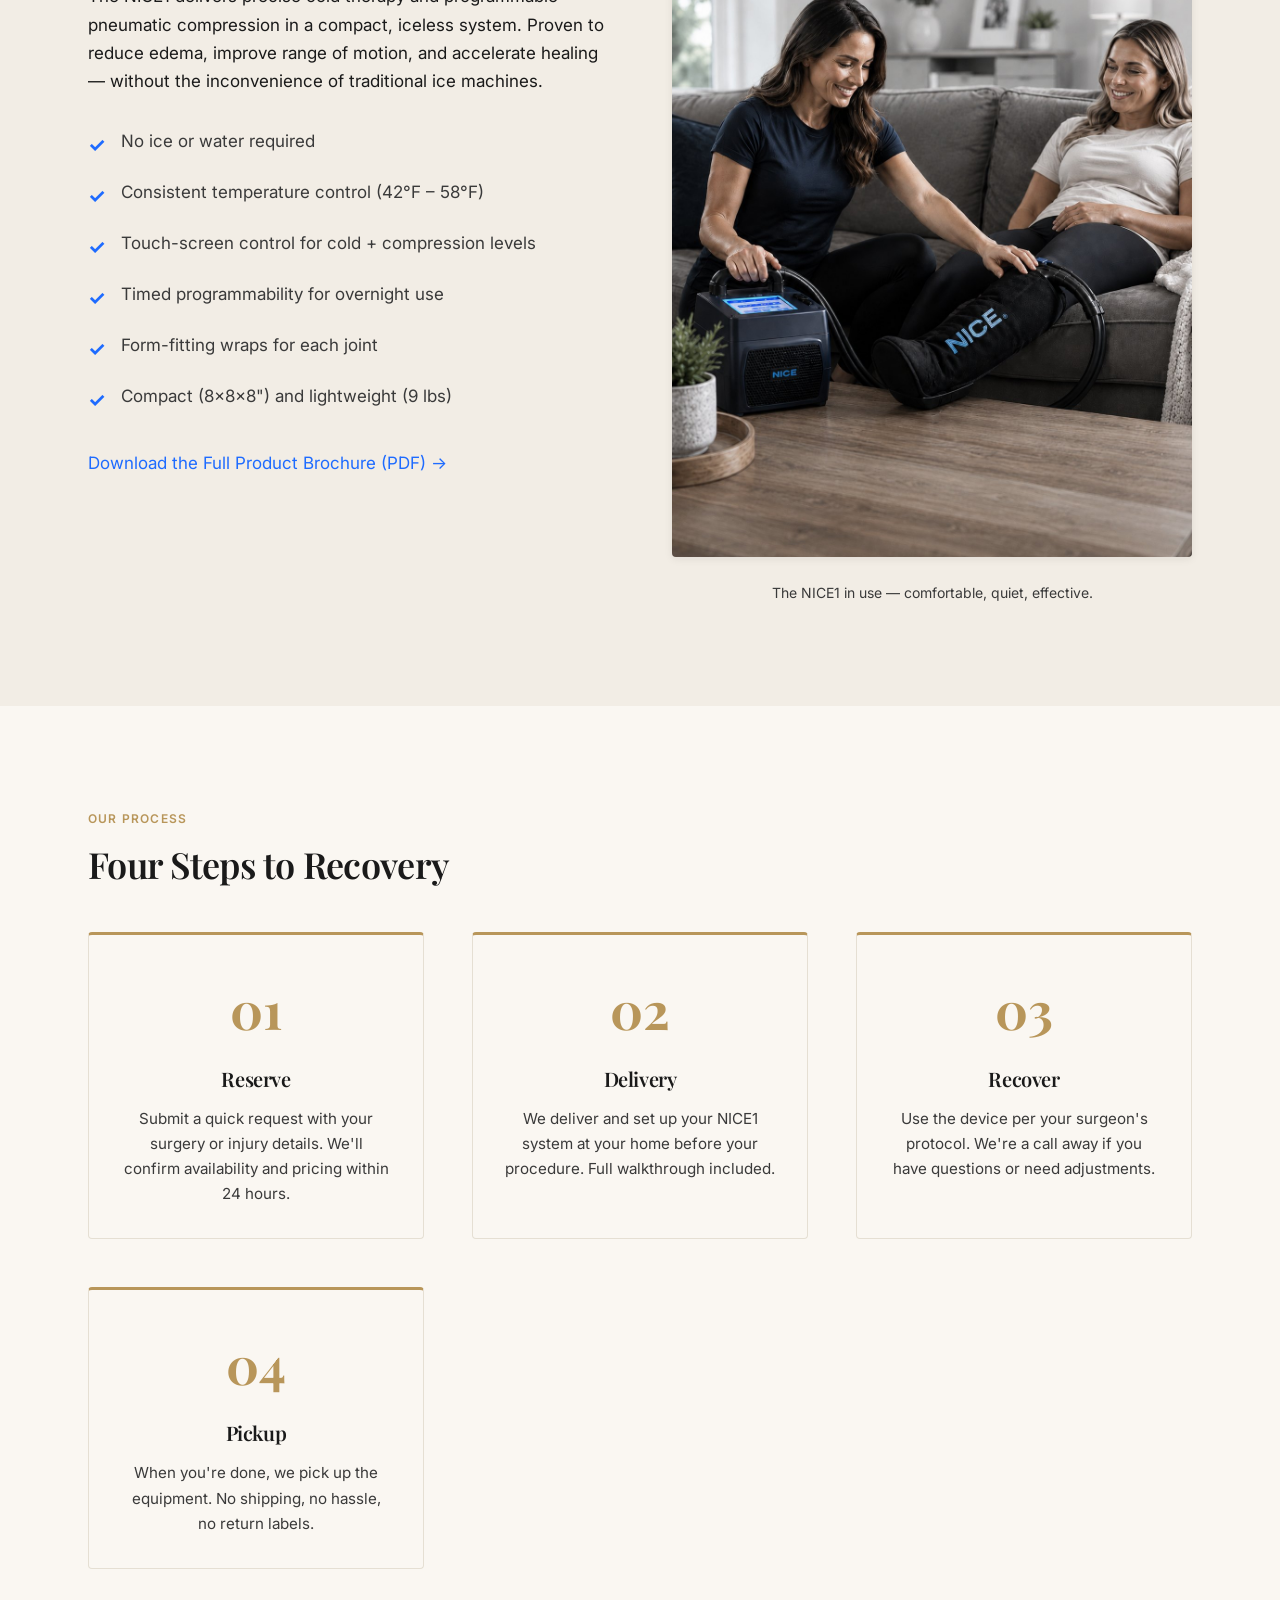
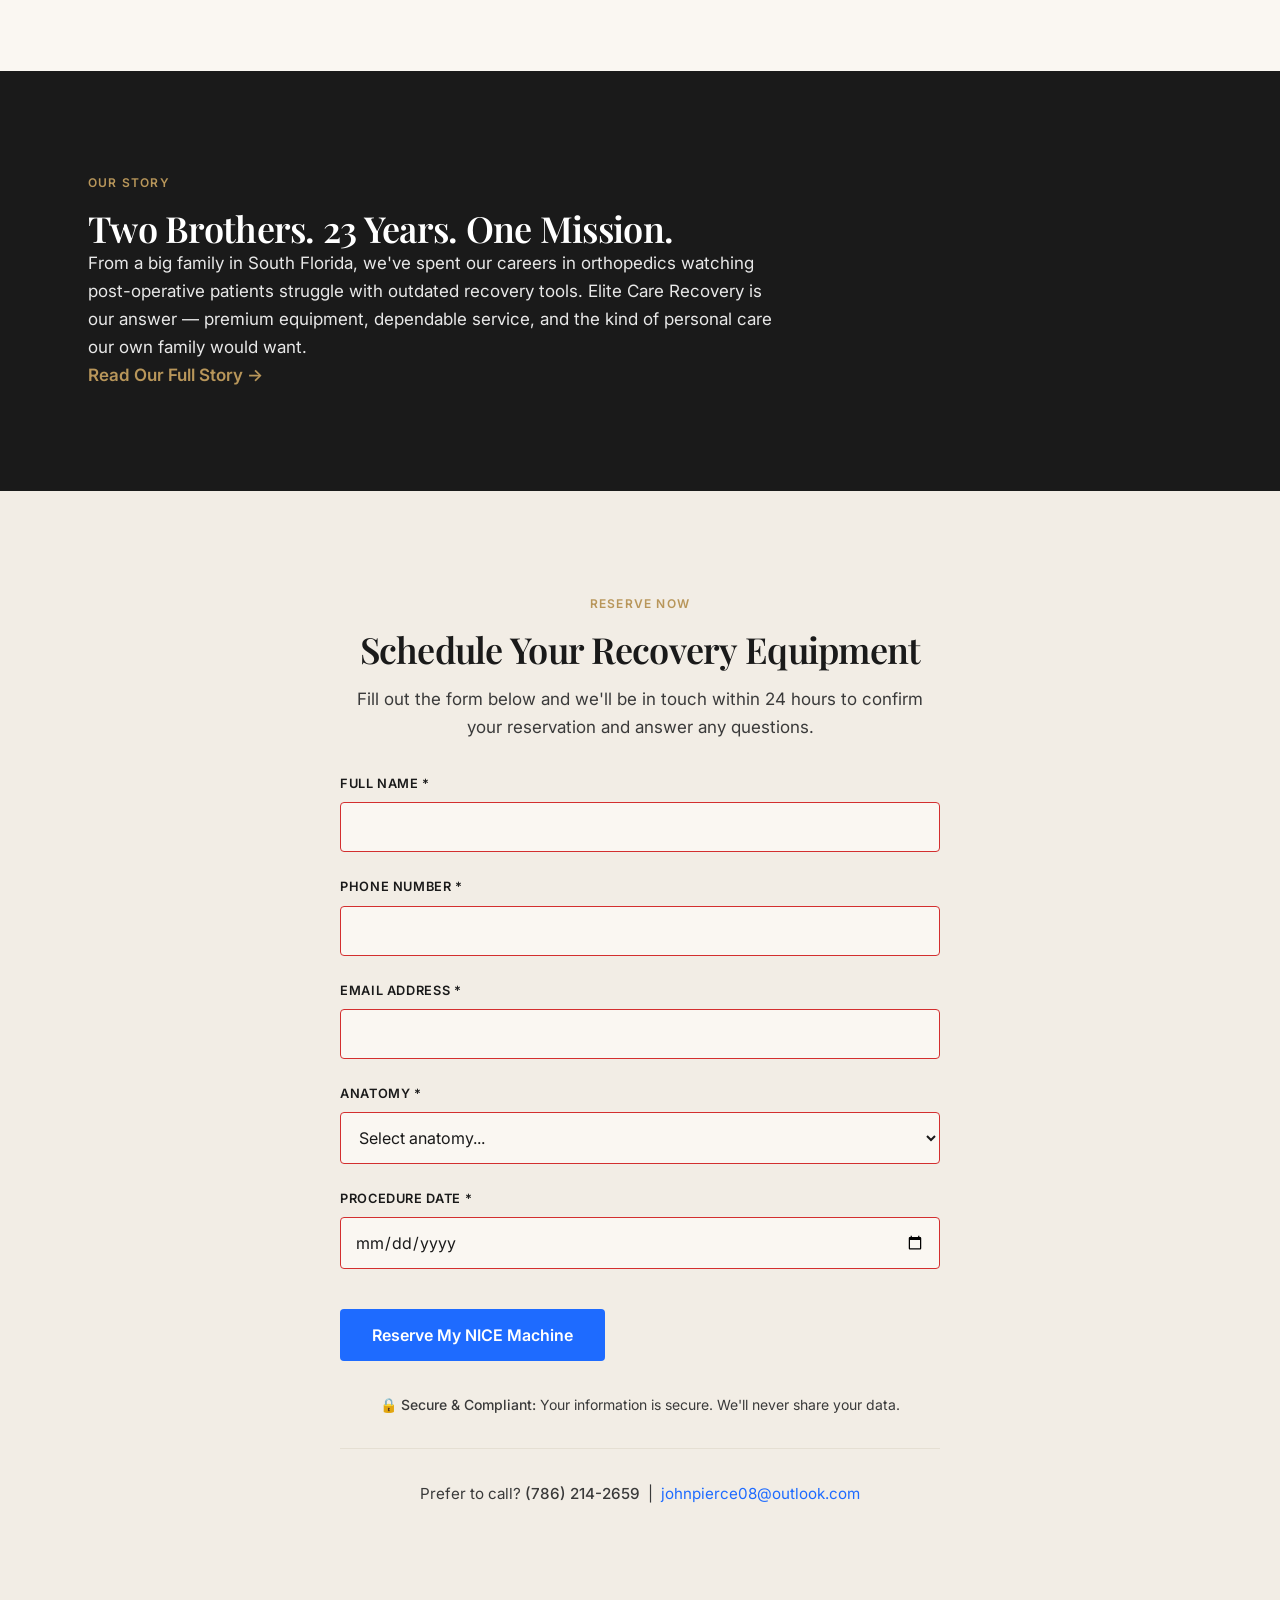
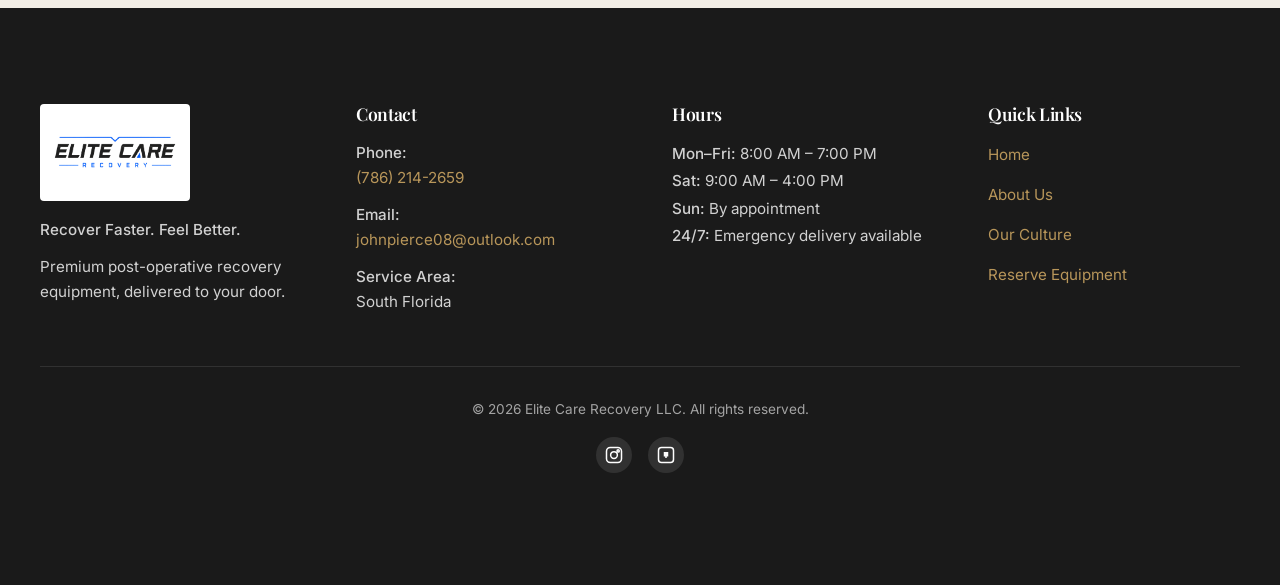
==== commit afd35a4d: "fix: replace trusted expertise icon with cleaner shield + cross - Updated SVG path for better propor" ====
--- a/index.html
+++ b/index.html
@@ -141,7 +141,7 @@
 
             <div class="benefit-item">
               <svg class="benefit-icon" viewBox="0 0 24 24">
-                <path d="M12 1L3 5v6c0 5.55 3.84 10.74 9 12 5.16-1.26 9-6.45 9-12V5l-9-4zm0 11h-4v-4h4v4zm0-6h-4V3h4v3zm6 6h-4v-4h4v4zm0-6h-4V3h4v3z" />
+                <path d="M12 2C7 2 3 4 3 9v5c0 6 9 8 9 8s9-2 9-8V9c0-5-4-7-9-7zm0 13h-2v-3h-3v-2h3v-3h2v3h3v2h-3v3z" />
               </svg>
               <h3>Trusted Expertise</h3>
               <p>Two brothers, 23 combined years in orthopedics. Family-owned, patient-first care.</p>
--- a/styles.css
+++ b/styles.css
@@ -1084,6 +1084,10 @@
   width: 150px;
   height: auto;
   margin-bottom: 1rem;
+  background-color: white;
+  padding: 0.05rem 0.25rem;
+  border-radius: 4px;
+  display: block;
 }
 
 .footer-tagline {
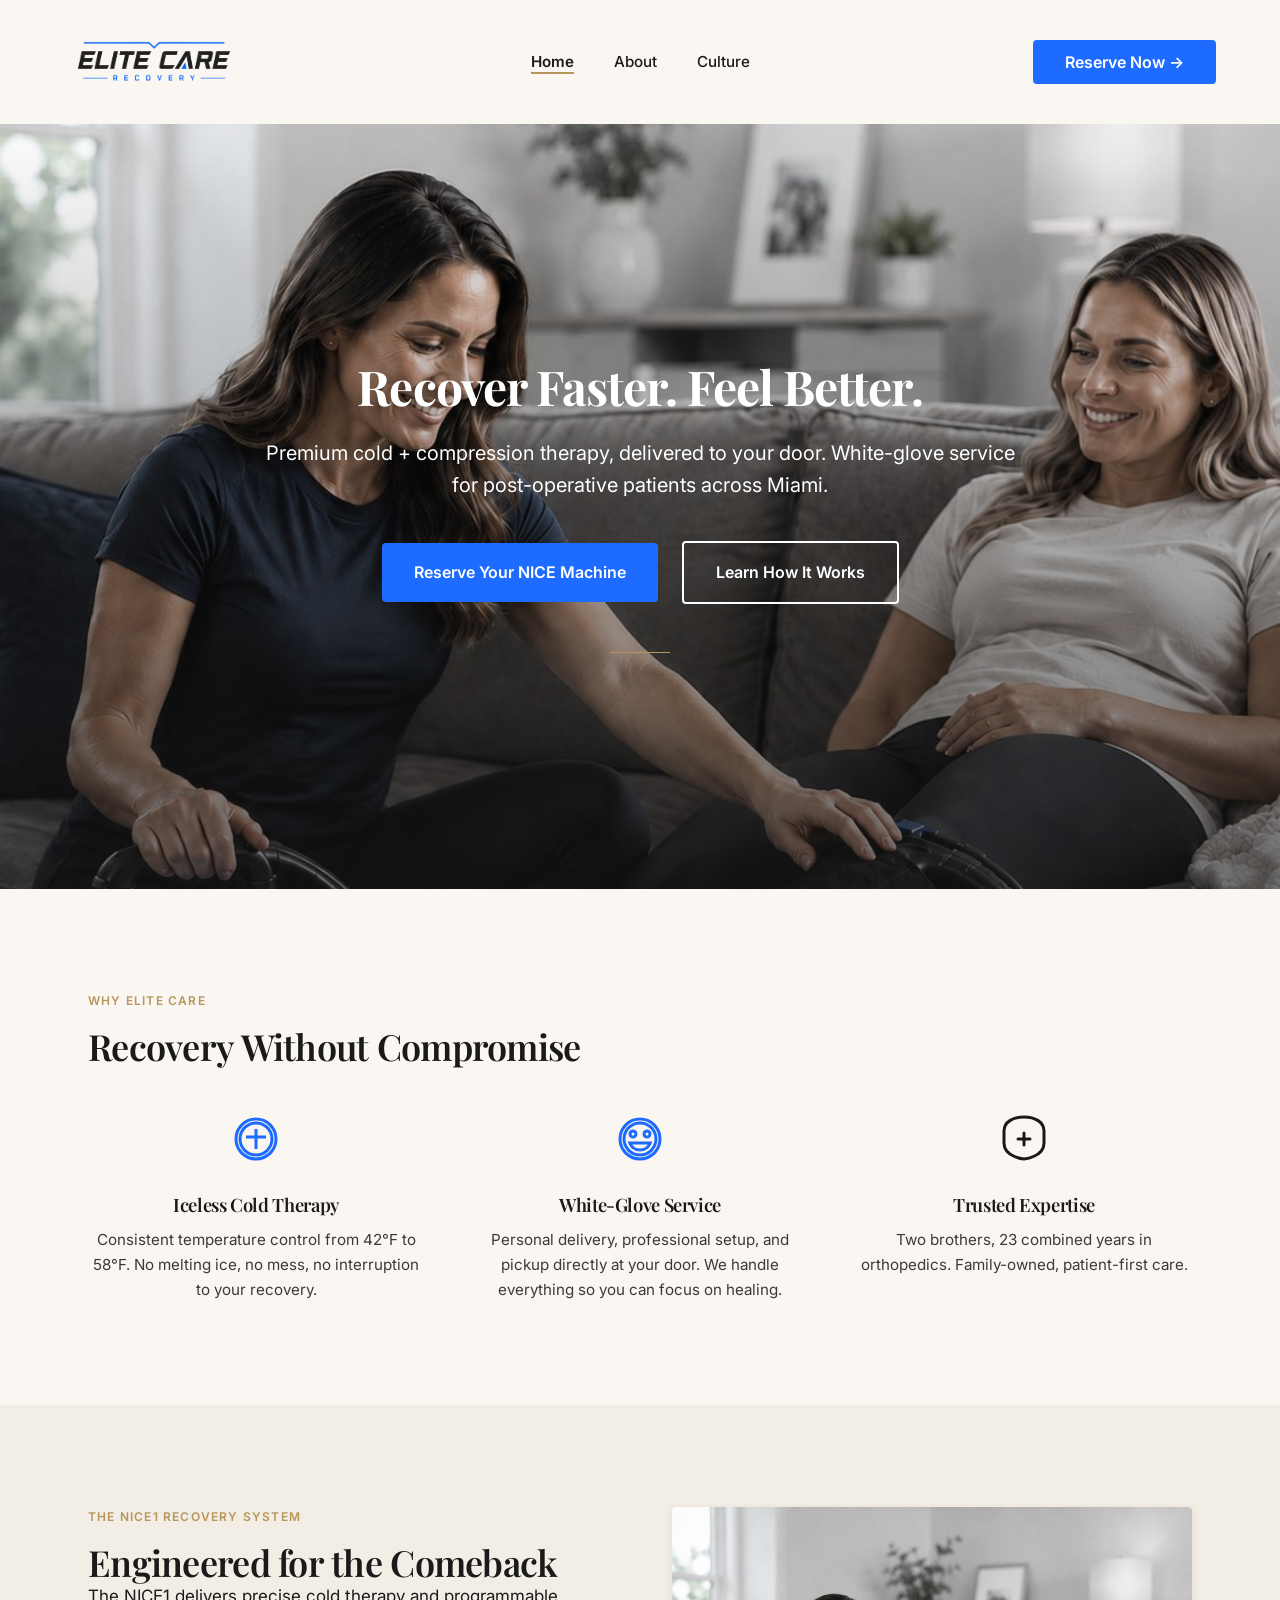
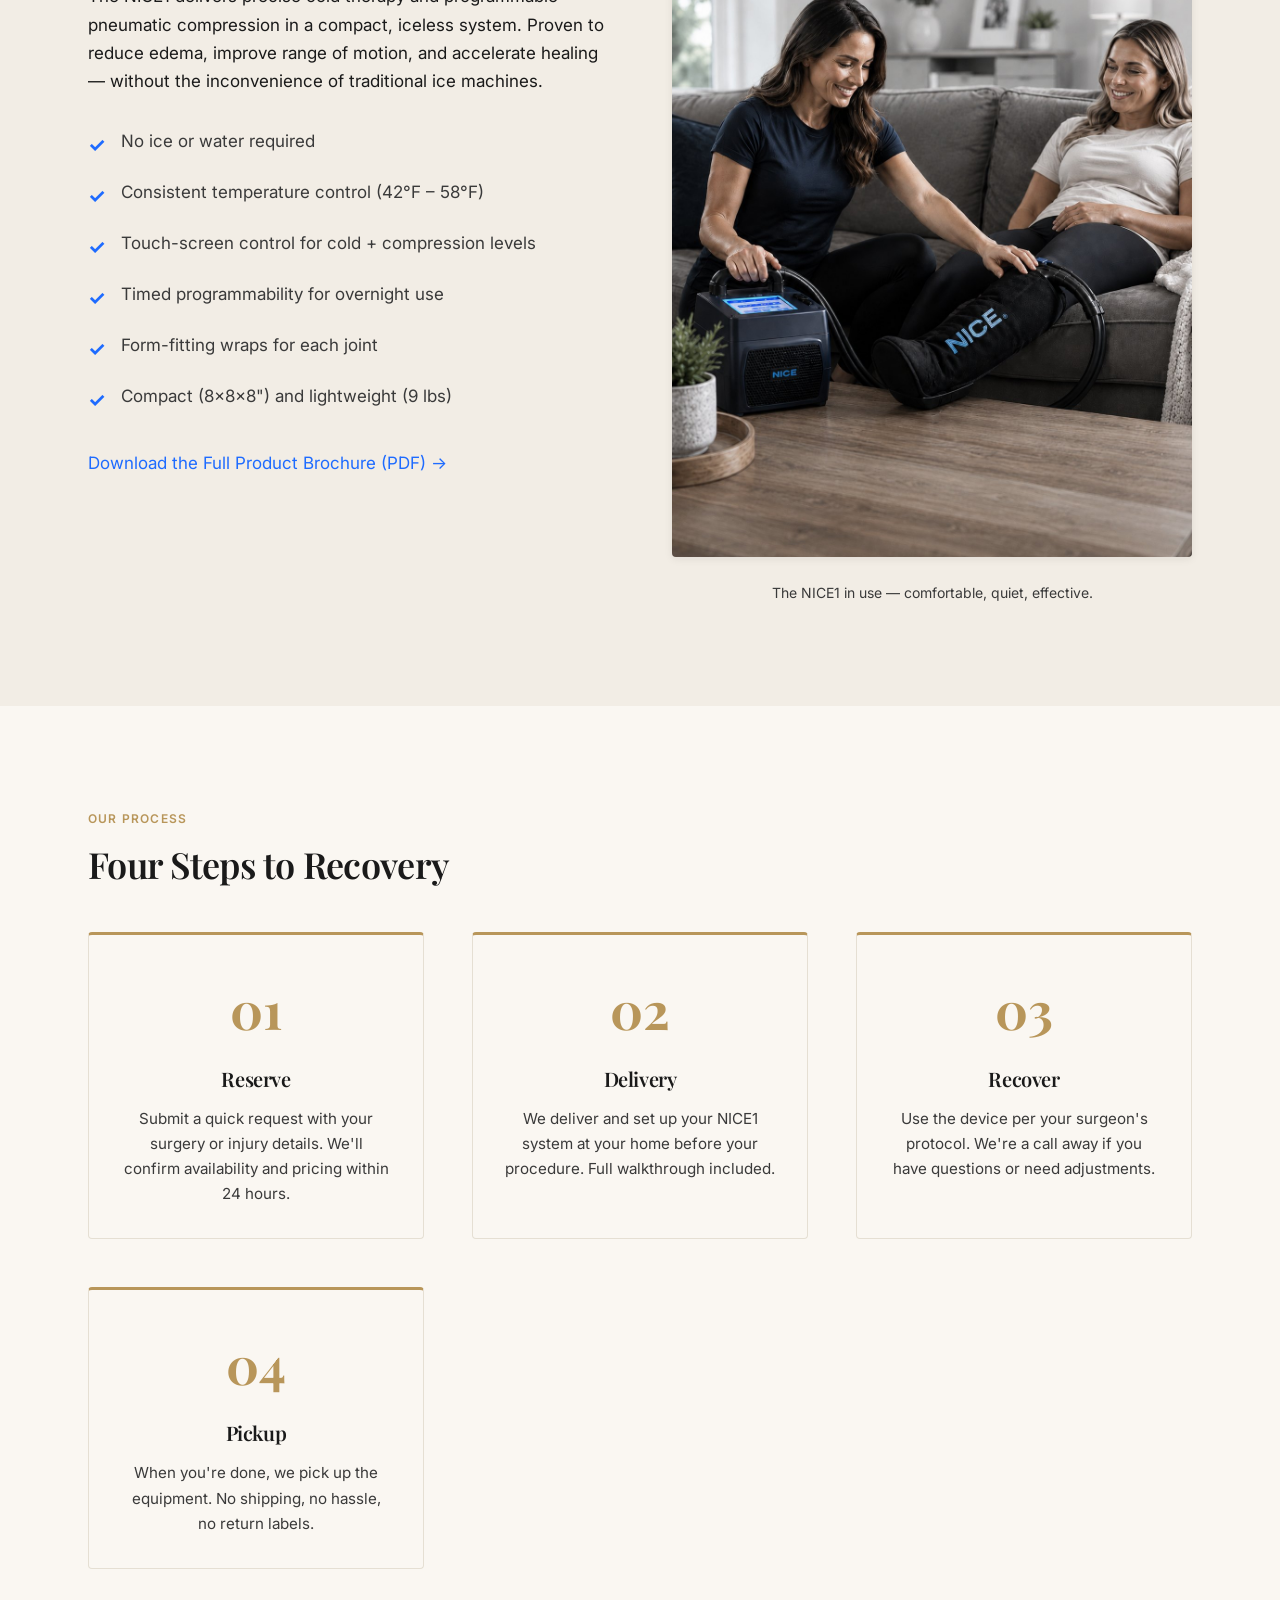
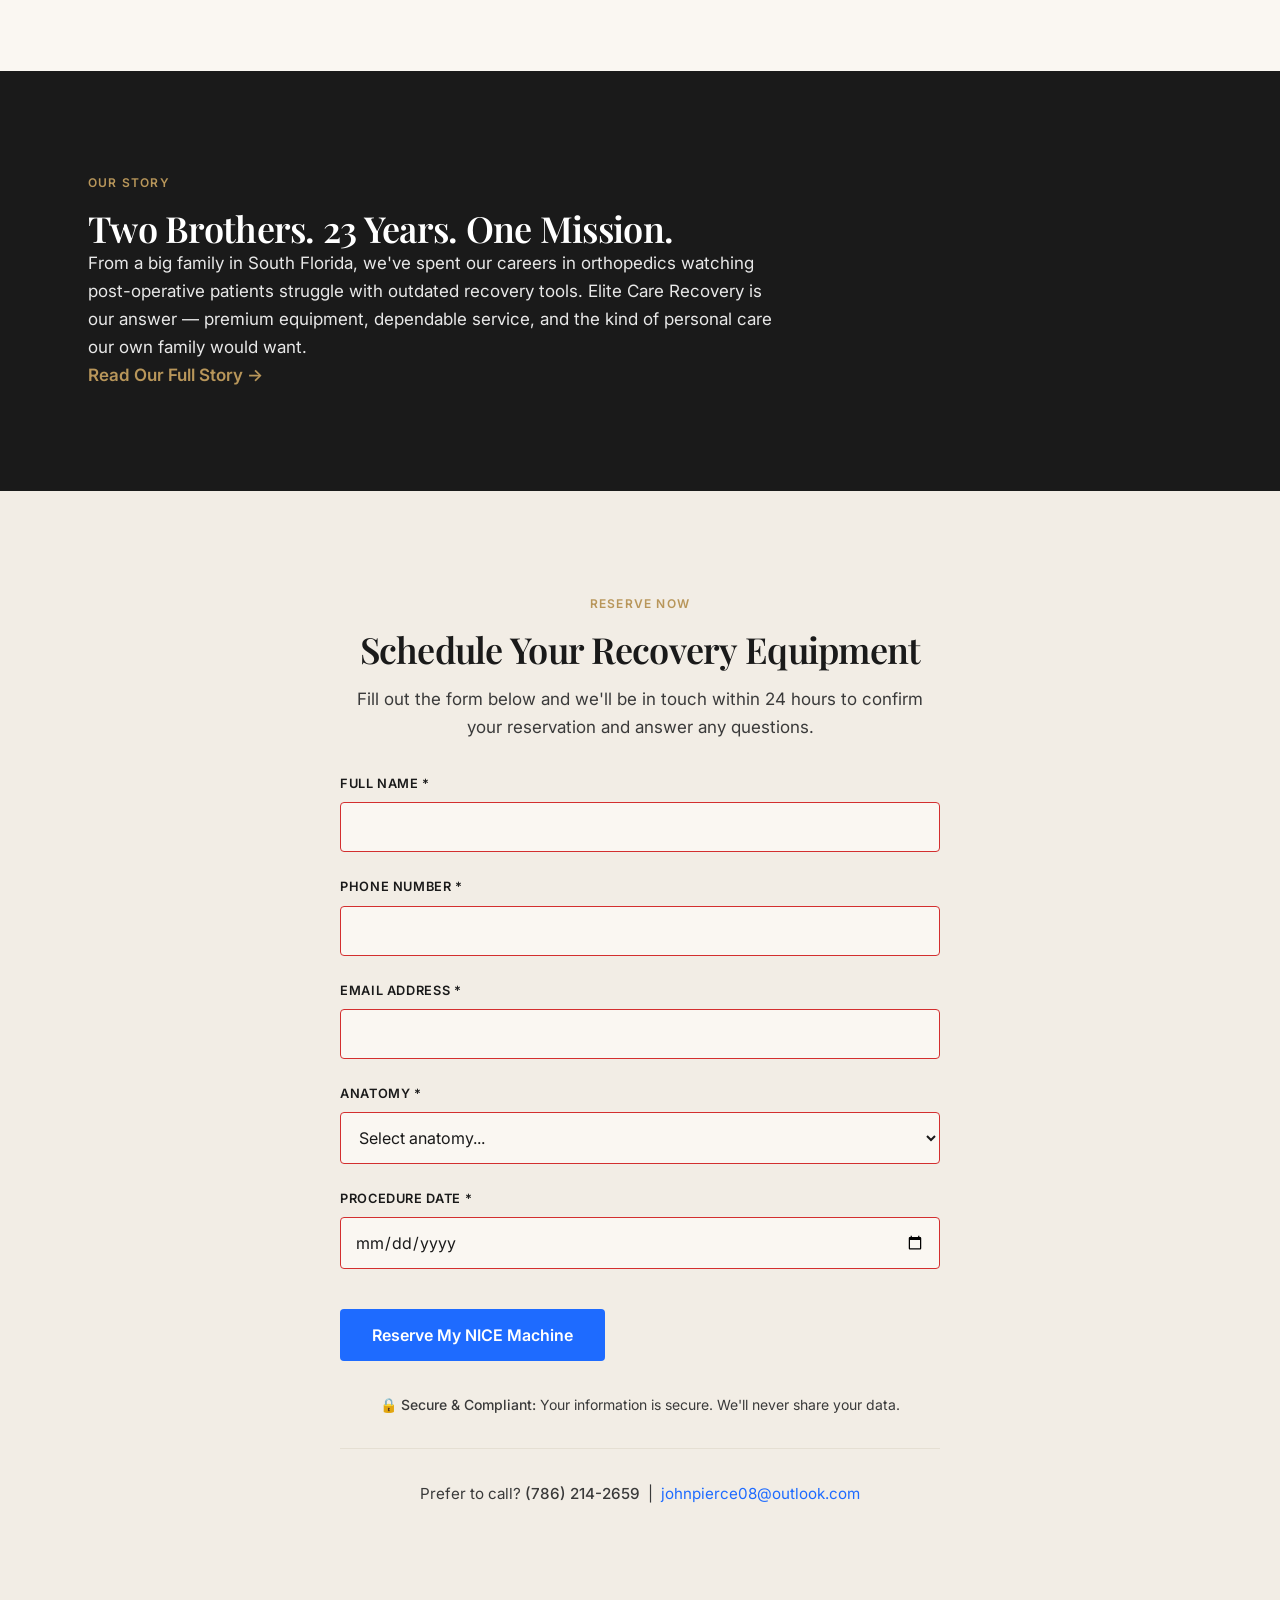
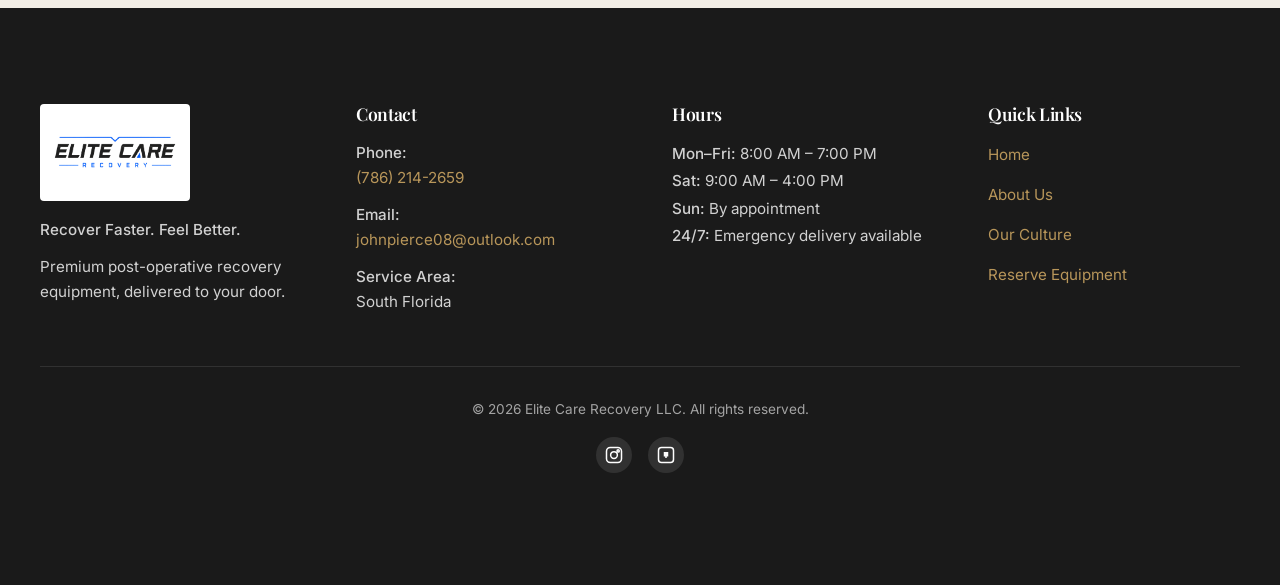
==== commit 3286aeb2: "fix: center cross in trusted expertise shield icon - Redesigned SVG with stroke-based shield outline" ====
--- a/index.html
+++ b/index.html
@@ -141,7 +141,8 @@
 
             <div class="benefit-item">
               <svg class="benefit-icon" viewBox="0 0 24 24">
-                <path d="M12 2C7 2 3 4 3 9v5c0 6 9 8 9 8s9-2 9-8V9c0-5-4-7-9-7zm0 13h-2v-3h-3v-2h3v-3h2v3h3v2h-3v3z" />
+                <path d="M12 1C6.5 1 2 3.5 2 8v6c0 7 10 8 10 8s10-1 10-8V8c0-4.5-4.5-7-10-7z" fill="none" stroke="currentColor" stroke-width="1.5" stroke-linejoin="round"/>
+                <path d="M12 9v6M9 12h6" stroke="currentColor" stroke-width="1.5" stroke-linecap="round" stroke-linejoin="round"/>
               </svg>
               <h3>Trusted Expertise</h3>
               <p>Two brothers, 23 combined years in orthopedics. Family-owned, patient-first care.</p>
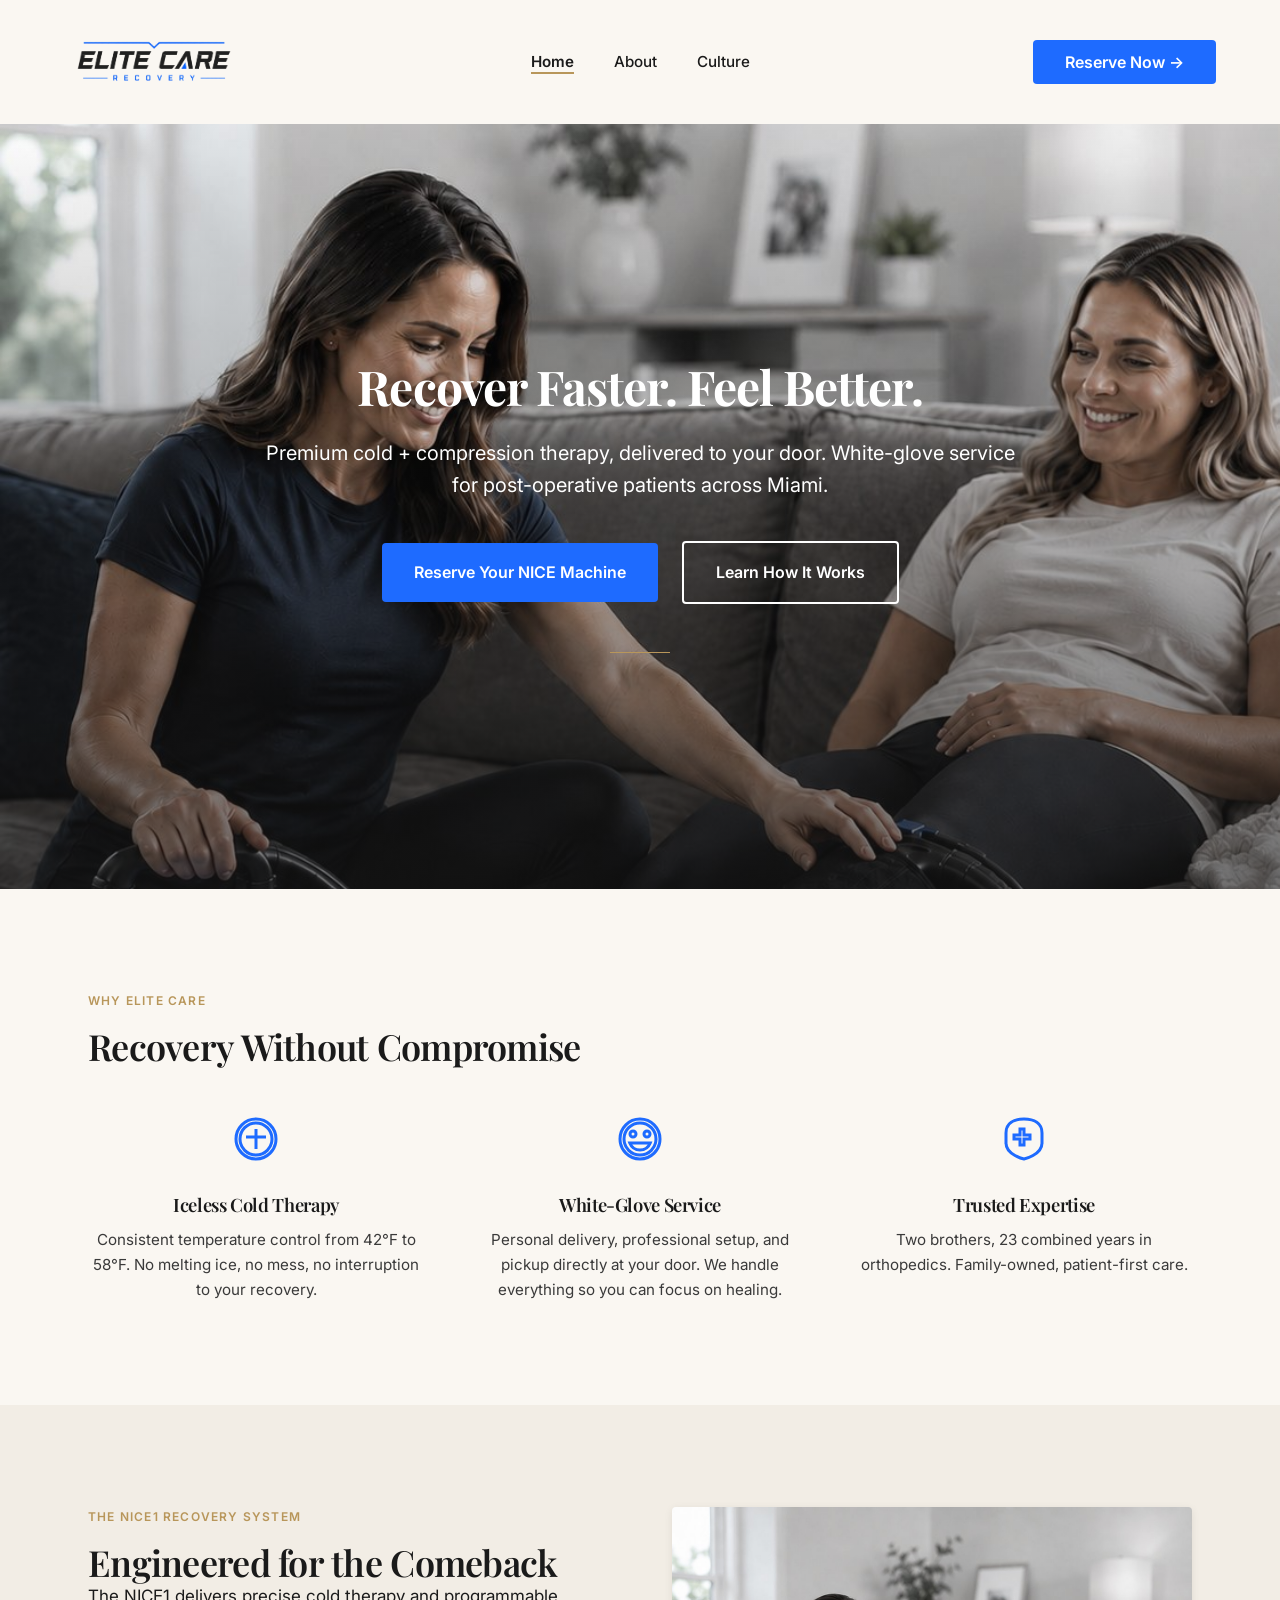
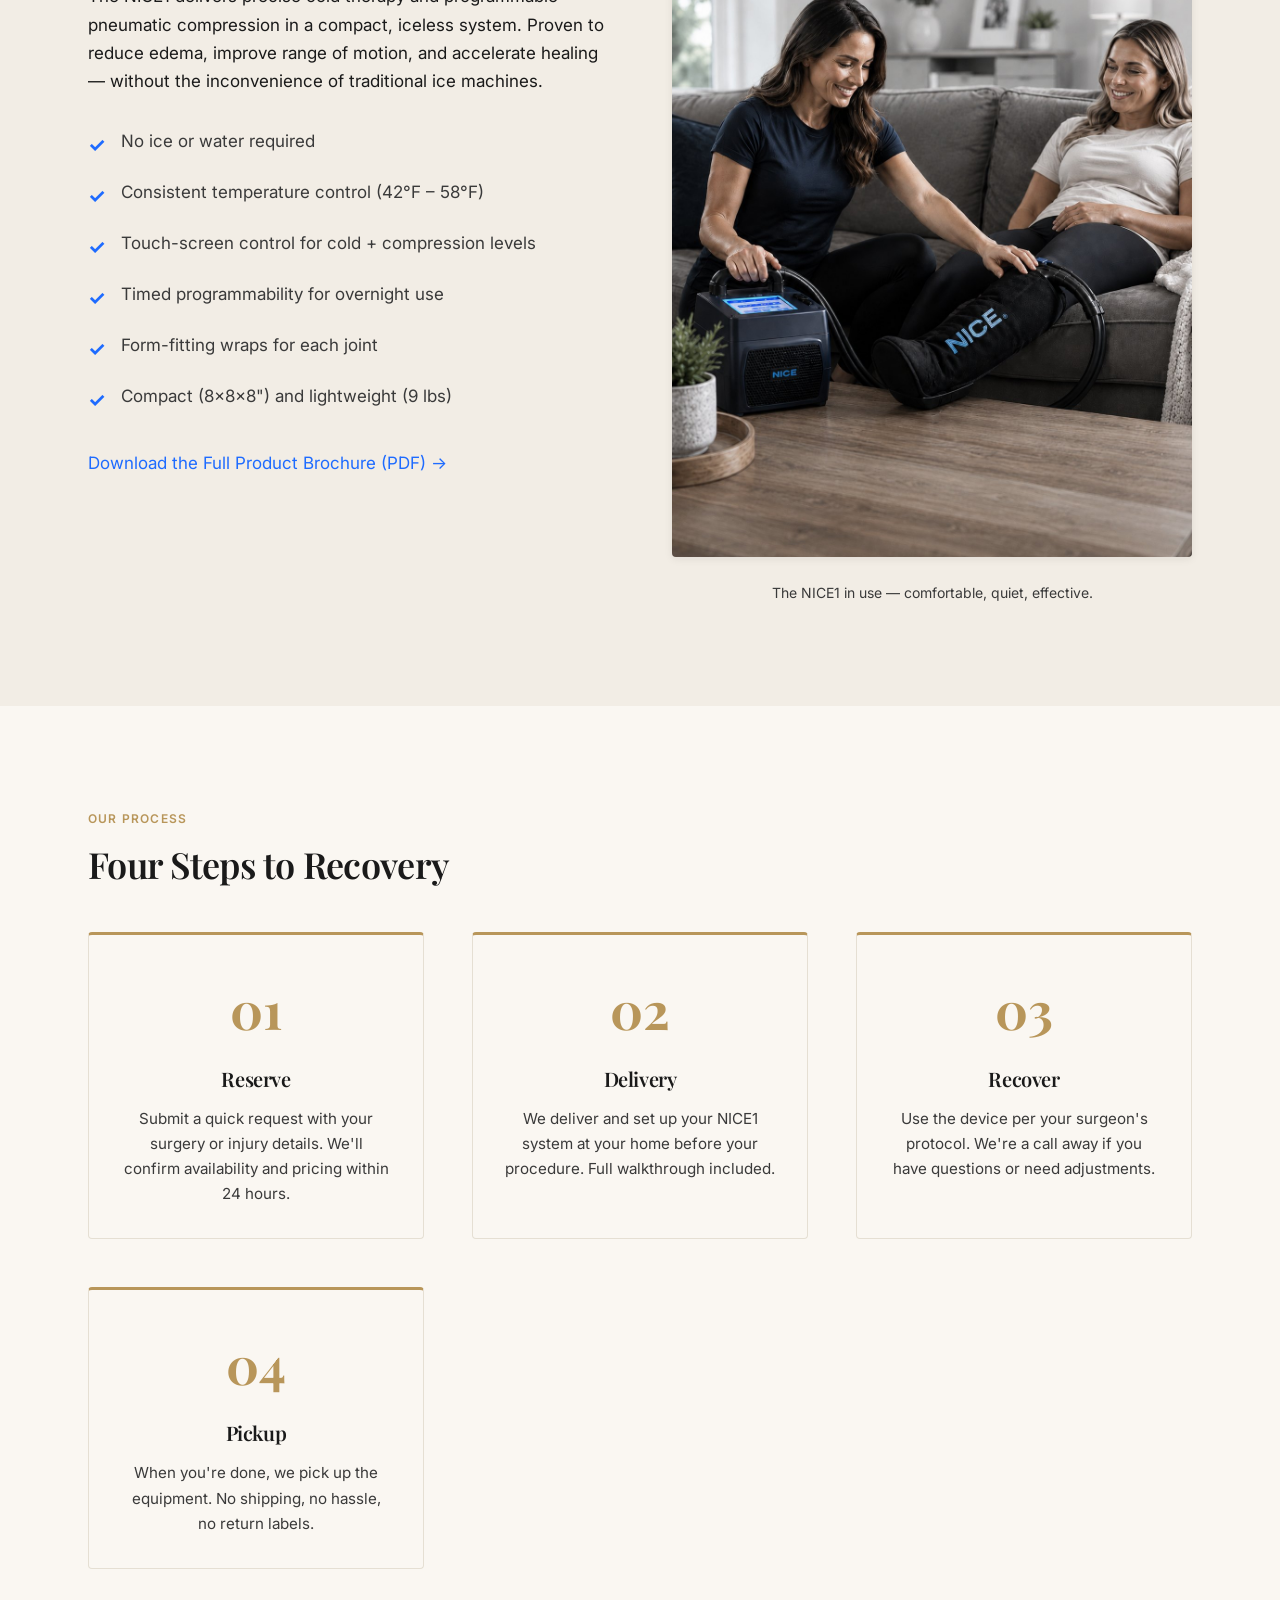
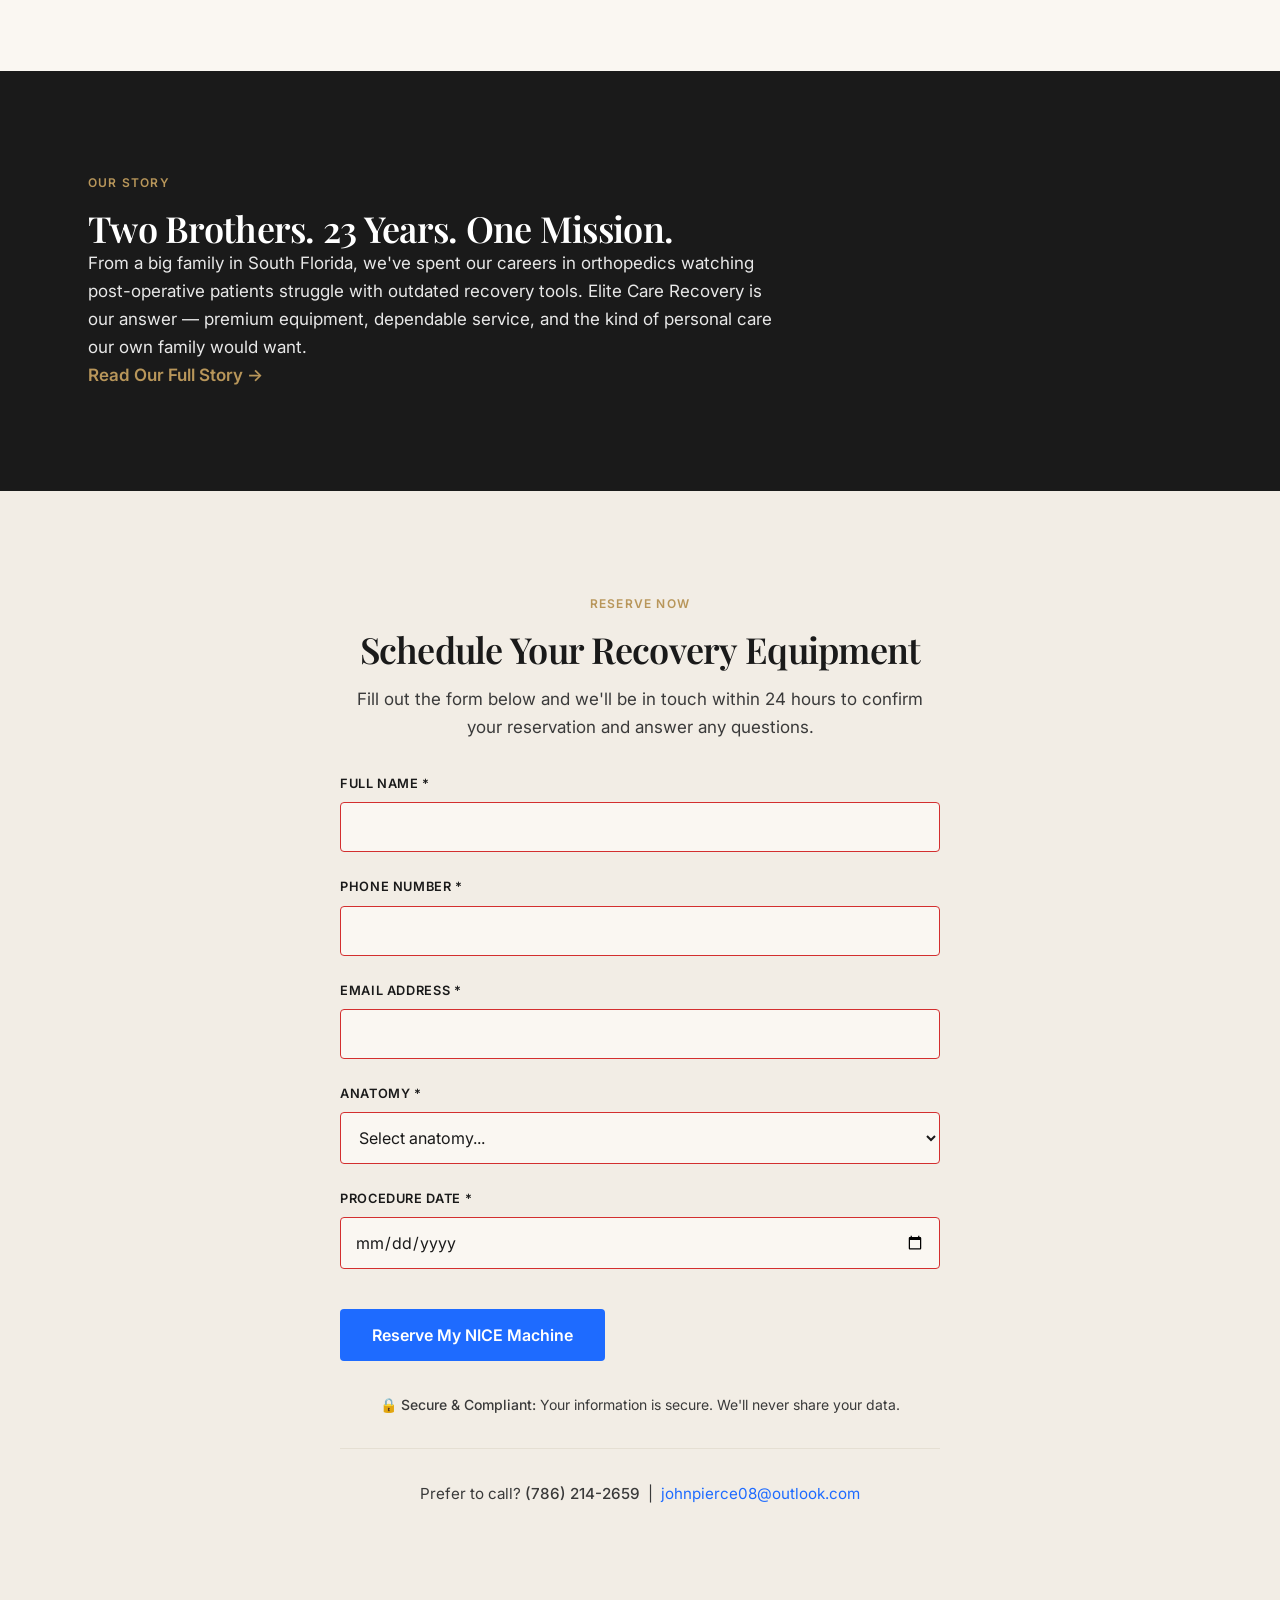
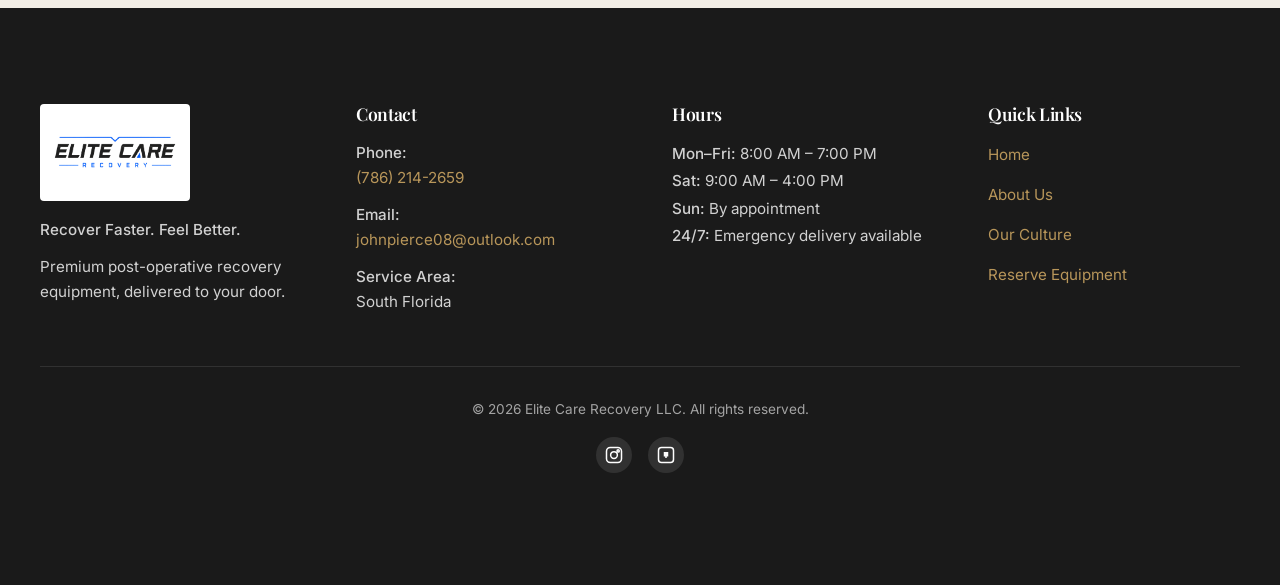
==== commit f983f7f6: "Revert "fix: center cross in trusted expertise shield icon" This reverts commit 3286aeb24bbabef9cb63" ====
--- a/index.html
+++ b/index.html
@@ -141,8 +141,7 @@
 
             <div class="benefit-item">
               <svg class="benefit-icon" viewBox="0 0 24 24">
-                <path d="M12 1C6.5 1 2 3.5 2 8v6c0 7 10 8 10 8s10-1 10-8V8c0-4.5-4.5-7-10-7z" fill="none" stroke="currentColor" stroke-width="1.5" stroke-linejoin="round"/>
-                <path d="M12 9v6M9 12h6" stroke="currentColor" stroke-width="1.5" stroke-linecap="round" stroke-linejoin="round"/>
+                <path d="M12 2C7 2 3 4 3 9v5c0 6 9 8 9 8s9-2 9-8V9c0-5-4-7-9-7zm0 13h-2v-3h-3v-2h3v-3h2v3h3v2h-3v3z" />
               </svg>
               <h3>Trusted Expertise</h3>
               <p>Two brothers, 23 combined years in orthopedics. Family-owned, patient-first care.</p>
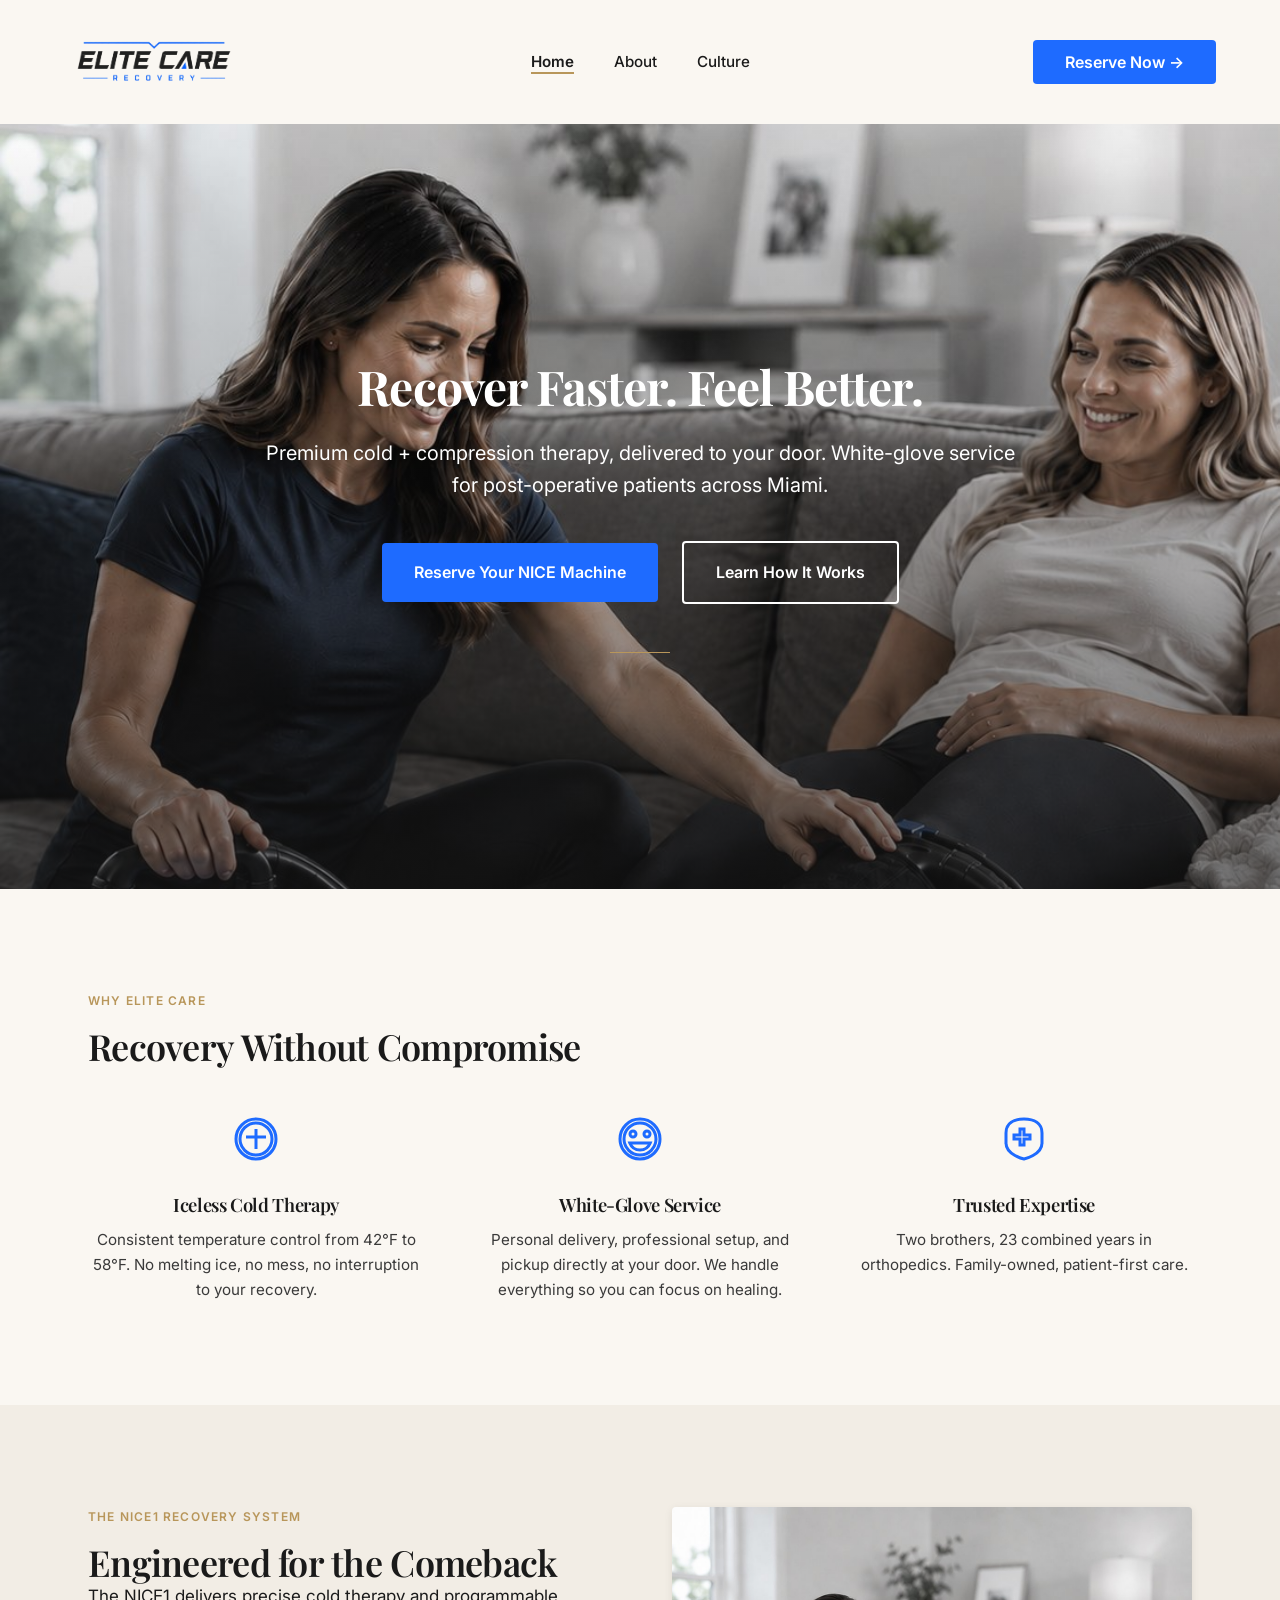
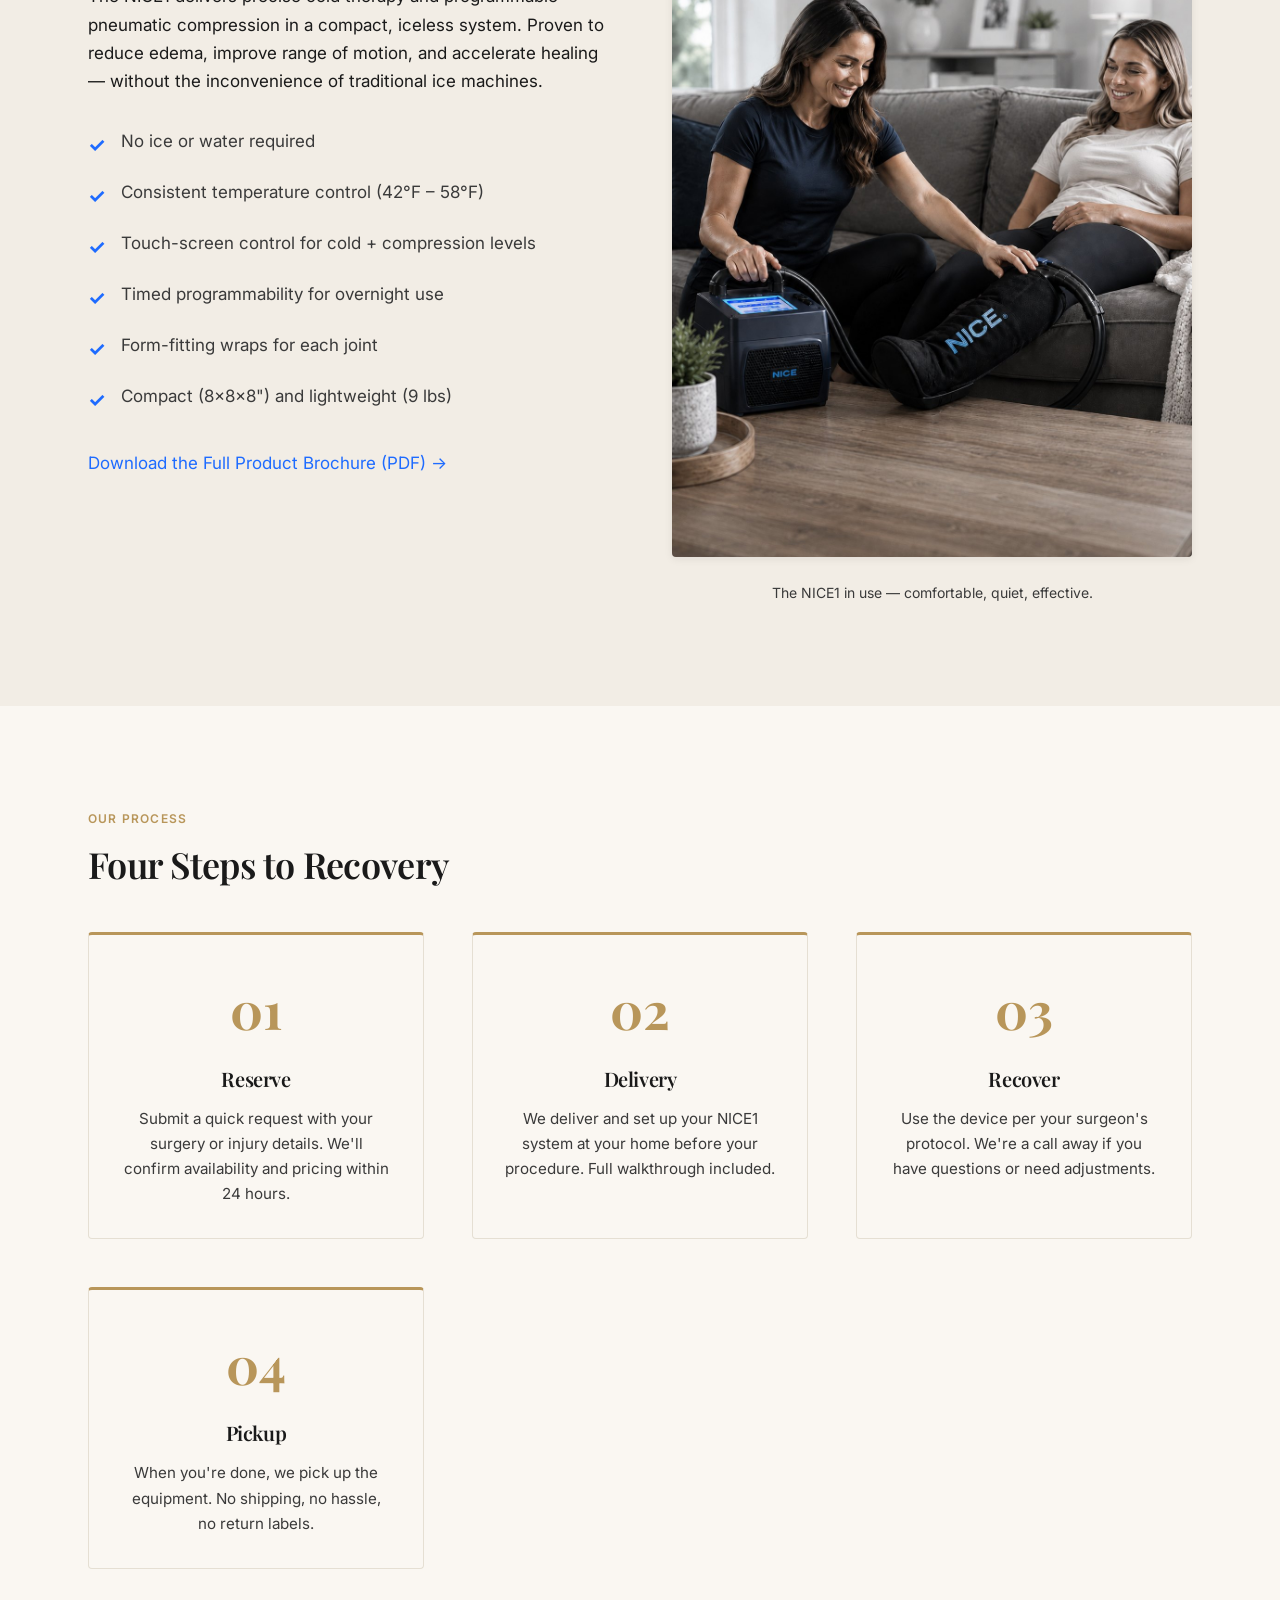
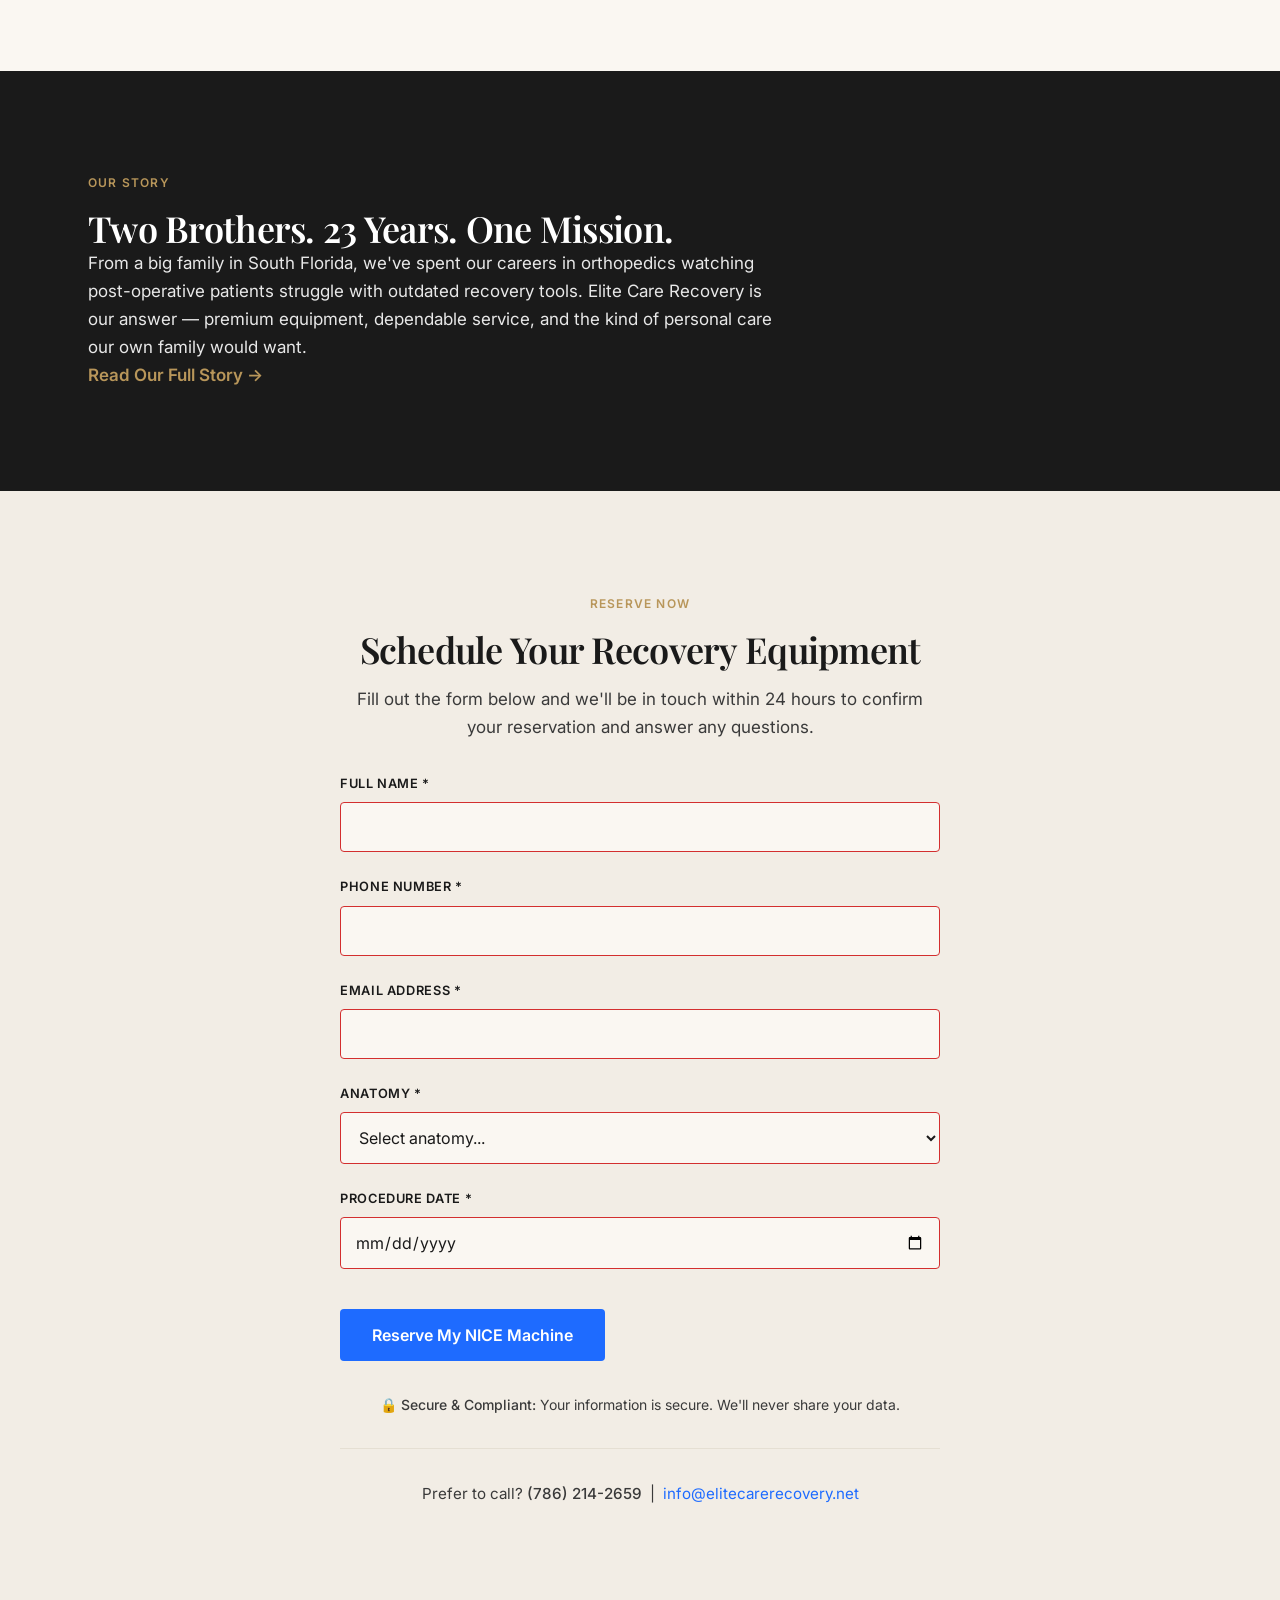
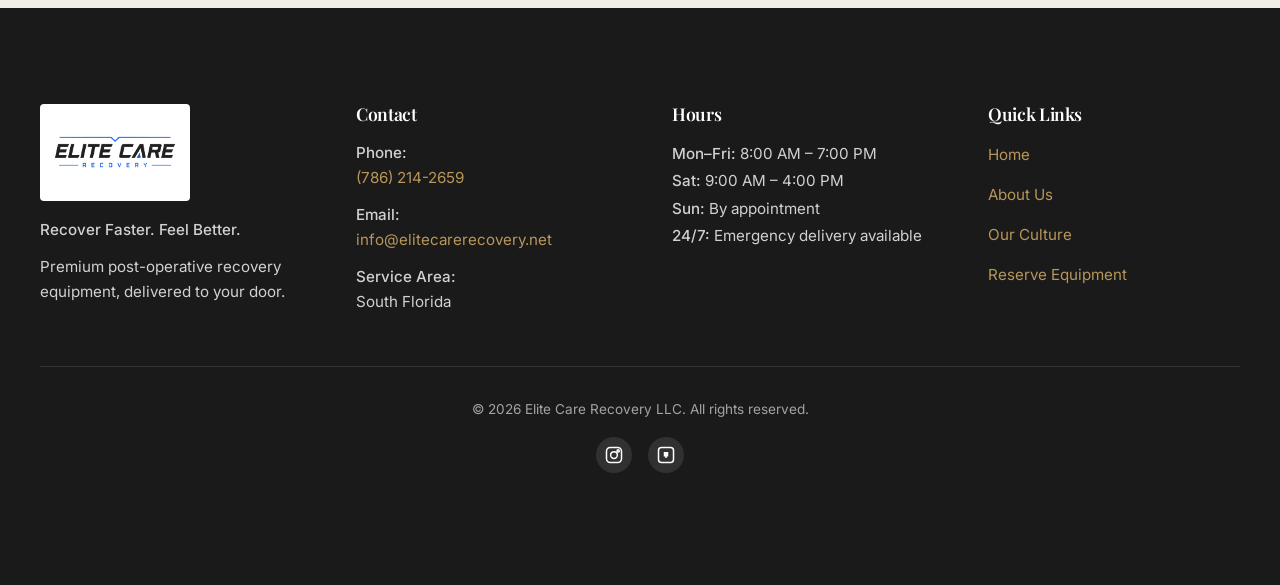
==== commit ac732545: "chore: update contact email to info@elitecarerecovery.net - Replace johnpierce08@outlook.com with in" ====
--- a/index.html
+++ b/index.html
@@ -307,8 +307,8 @@
             <div style="margin-top: 2rem; padding-top: 2rem; border-top: 1px solid var(--color-border); text-align: center;">
               <p style="color: var(--color-charcoal-soft); font-size: 0.95rem;">
                 Prefer to call? <strong>(786) 214-2659</strong> &nbsp;|&nbsp;
-                <!-- TODO: Confirm contact email: johnpierce08@outlook.com (brochure shows Johnpierce@orthoflowrecovery.com) -->
-                <a href="mailto:johnpierce08@outlook.com">johnpierce08@outlook.com</a>
+                <!-- TODO: Confirm contact email: info@elitecarerecovery.net (brochure shows Johnpierce@orthoflowrecovery.com) -->
+                <a href="mailto:info@elitecarerecovery.net">info@elitecarerecovery.net</a>
               </p>
             </div>
           </div>
@@ -336,7 +336,7 @@
           <p>
             <strong>Email:</strong><br />
             <!-- TODO: Confirm contact email before launch -->
-            <a href="mailto:johnpierce08@outlook.com">johnpierce08@outlook.com</a>
+            <a href="mailto:info@elitecarerecovery.net">info@elitecarerecovery.net</a>
           </p>
           <p>
             <strong>Service Area:</strong><br />
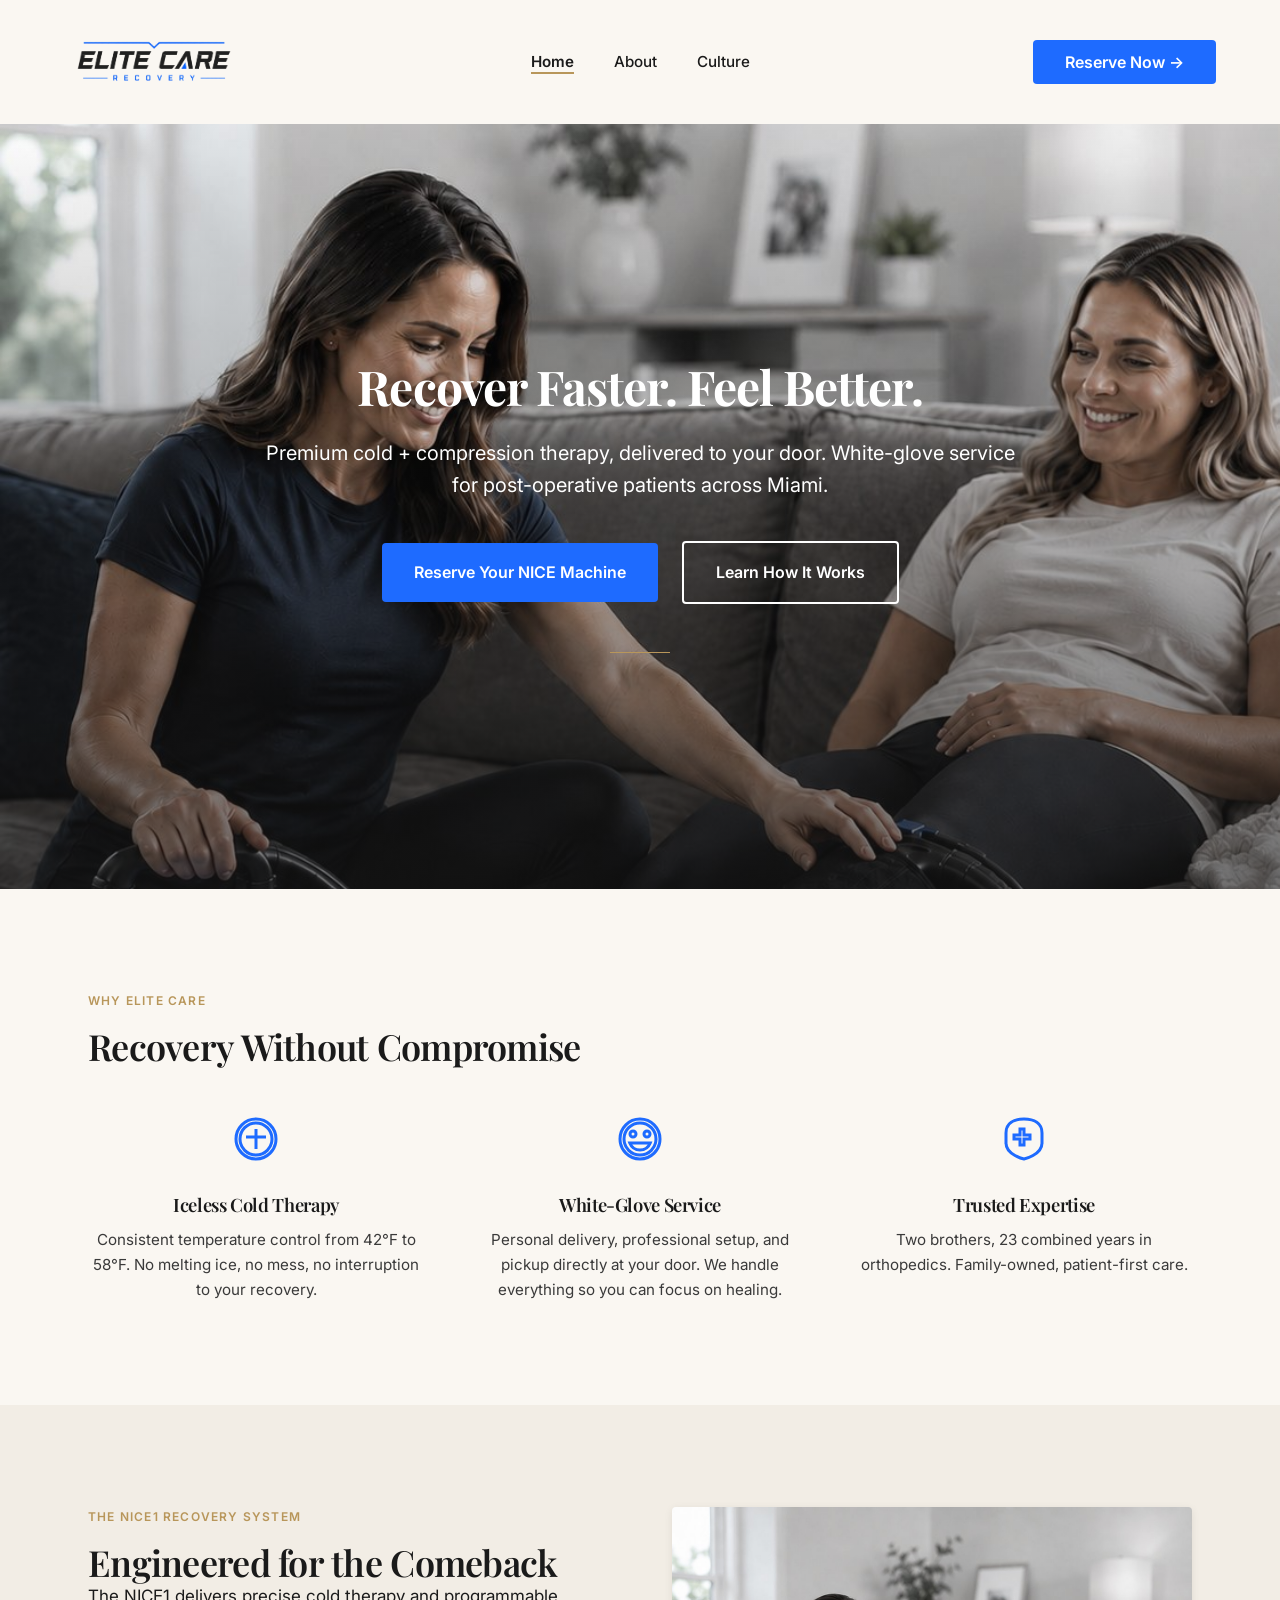
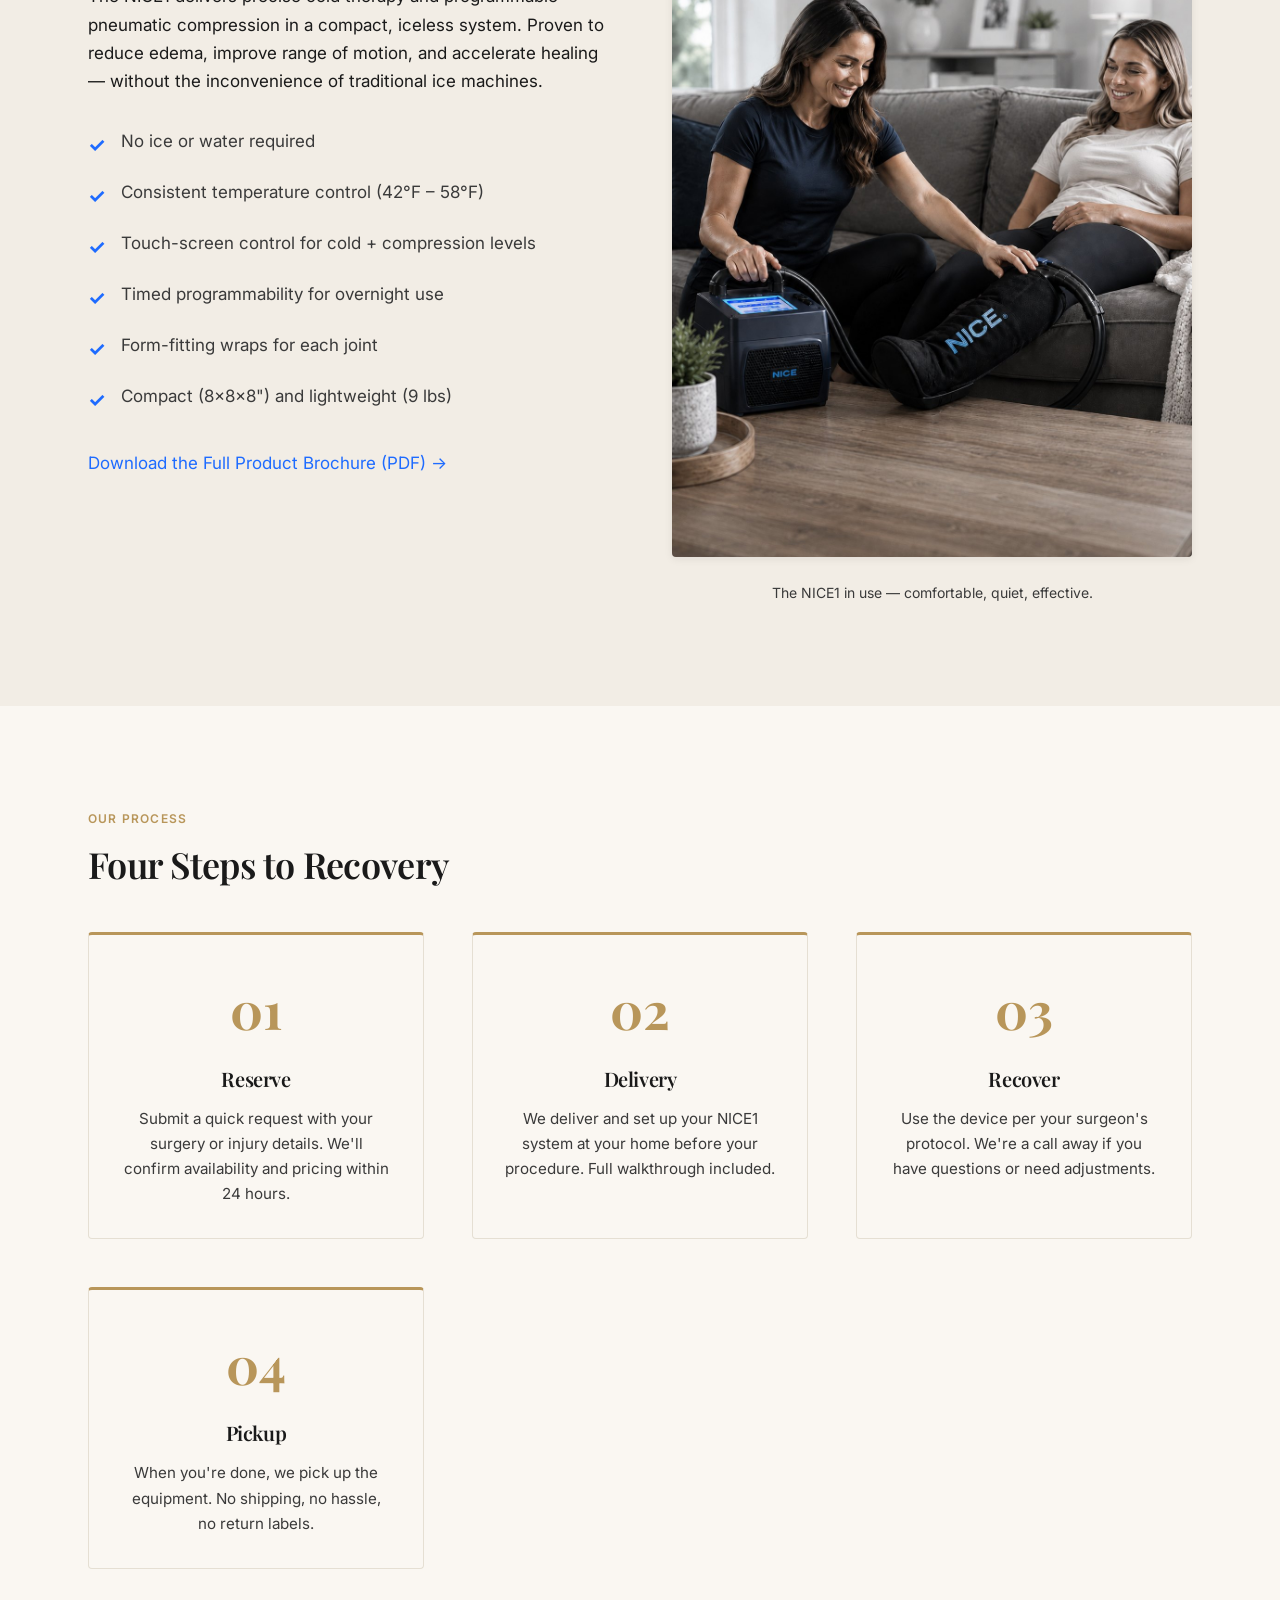
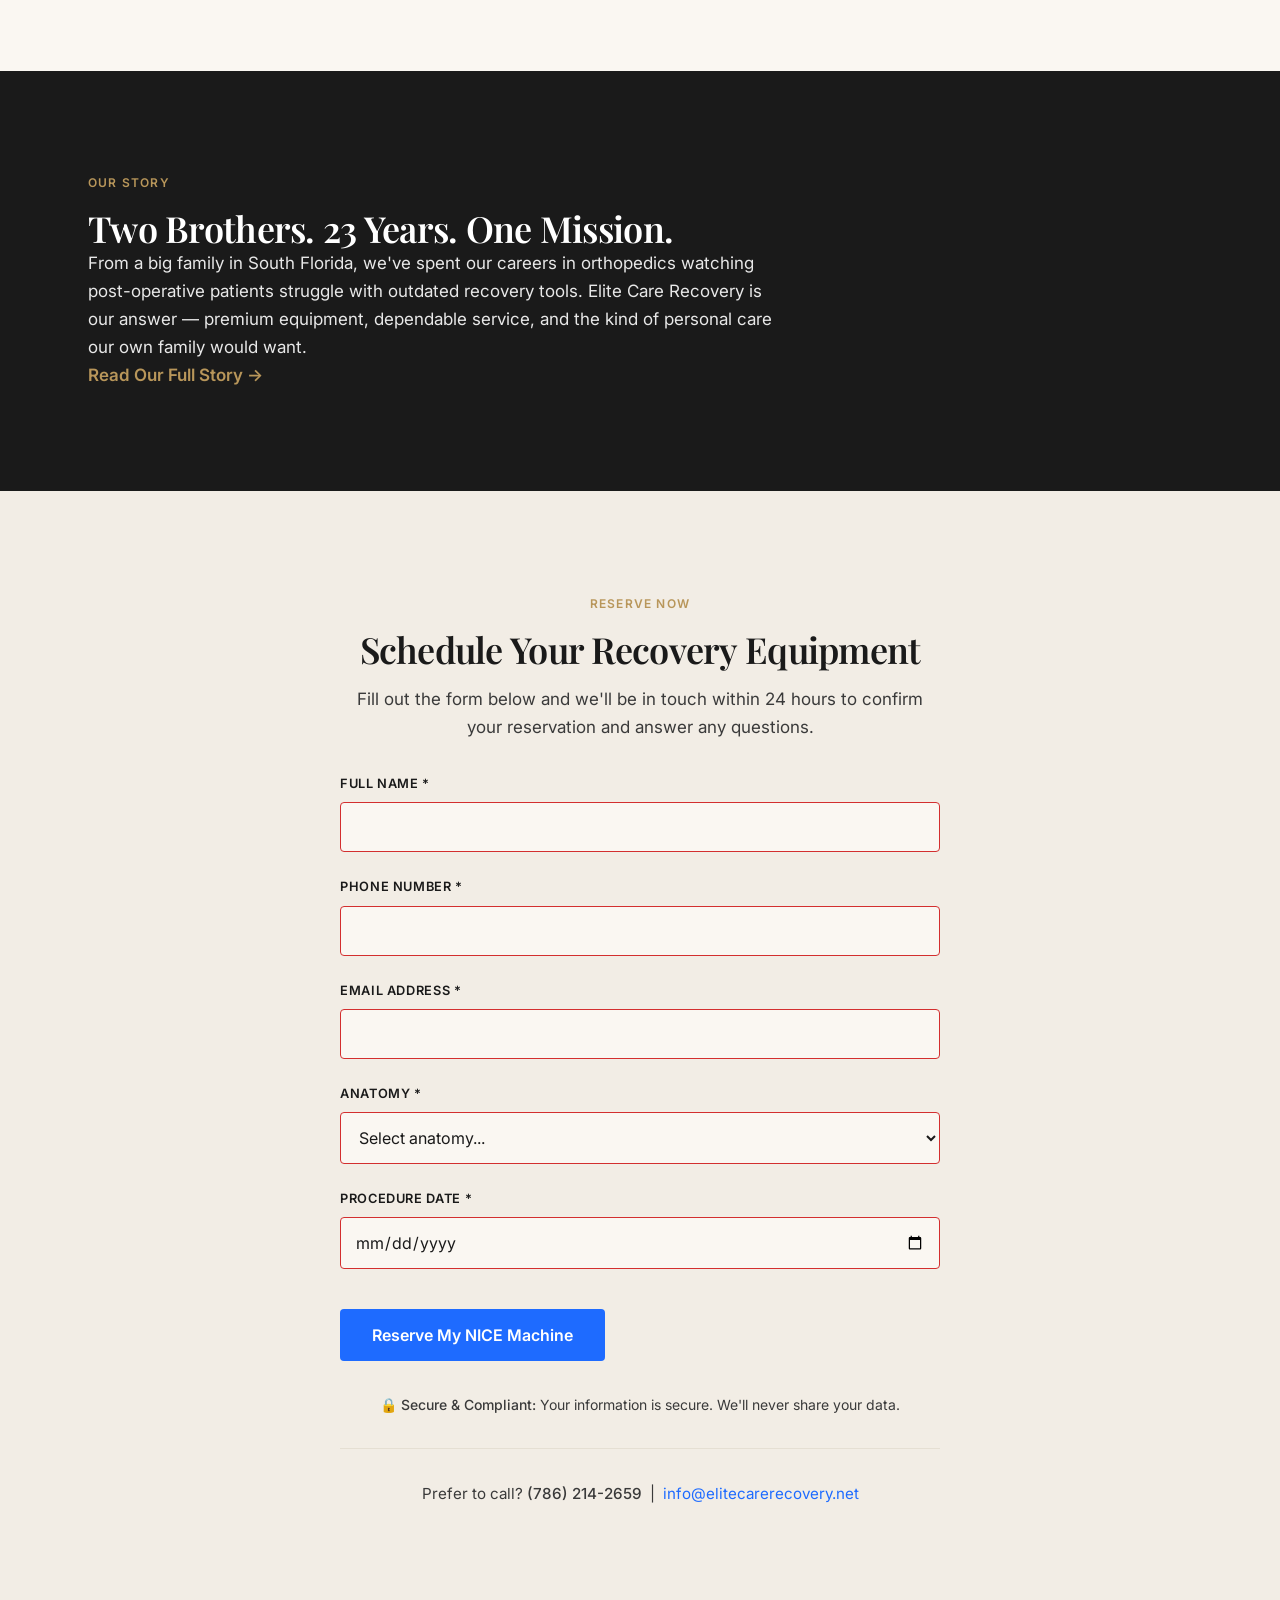
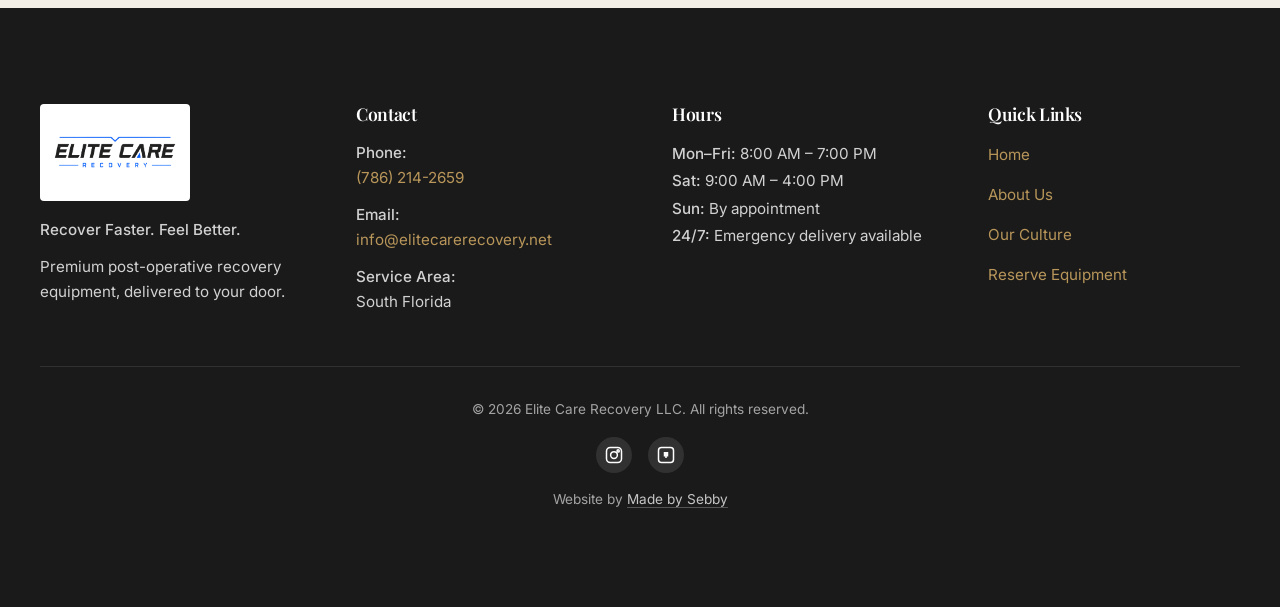
==== commit 3a913a29: "feat: add build credit to the footer A one-line "Website by Made by Sebby" under the copyright on al" ====
--- a/index.html
+++ b/index.html
@@ -387,6 +387,9 @@
             </svg>
           </a>
         </div>
+        <p class="footer-credit">
+          Website by <a href="https://madebysebby.com" rel="noopener">Made by Sebby</a>
+        </p>
       </div>
     </footer>
 
--- a/styles.css
+++ b/styles.css
@@ -1143,6 +1143,24 @@
   margin-bottom: 0;
 }
 
+/* Build credit */
+.footer-credit {
+  font-size: 0.8rem;
+}
+
+.footer-credit a {
+  color: rgba(255, 255, 255, 0.75);
+  text-decoration: none;
+  border-bottom: 1px solid rgba(255, 255, 255, 0.25);
+  transition: color 0.2s ease, border-color 0.2s ease;
+}
+
+.footer-credit a:hover,
+.footer-credit a:focus-visible {
+  color: #fff;
+  border-bottom-color: rgba(255, 255, 255, 0.6);
+}
+
 /* Social icons */
 .social-icons {
   display: flex;
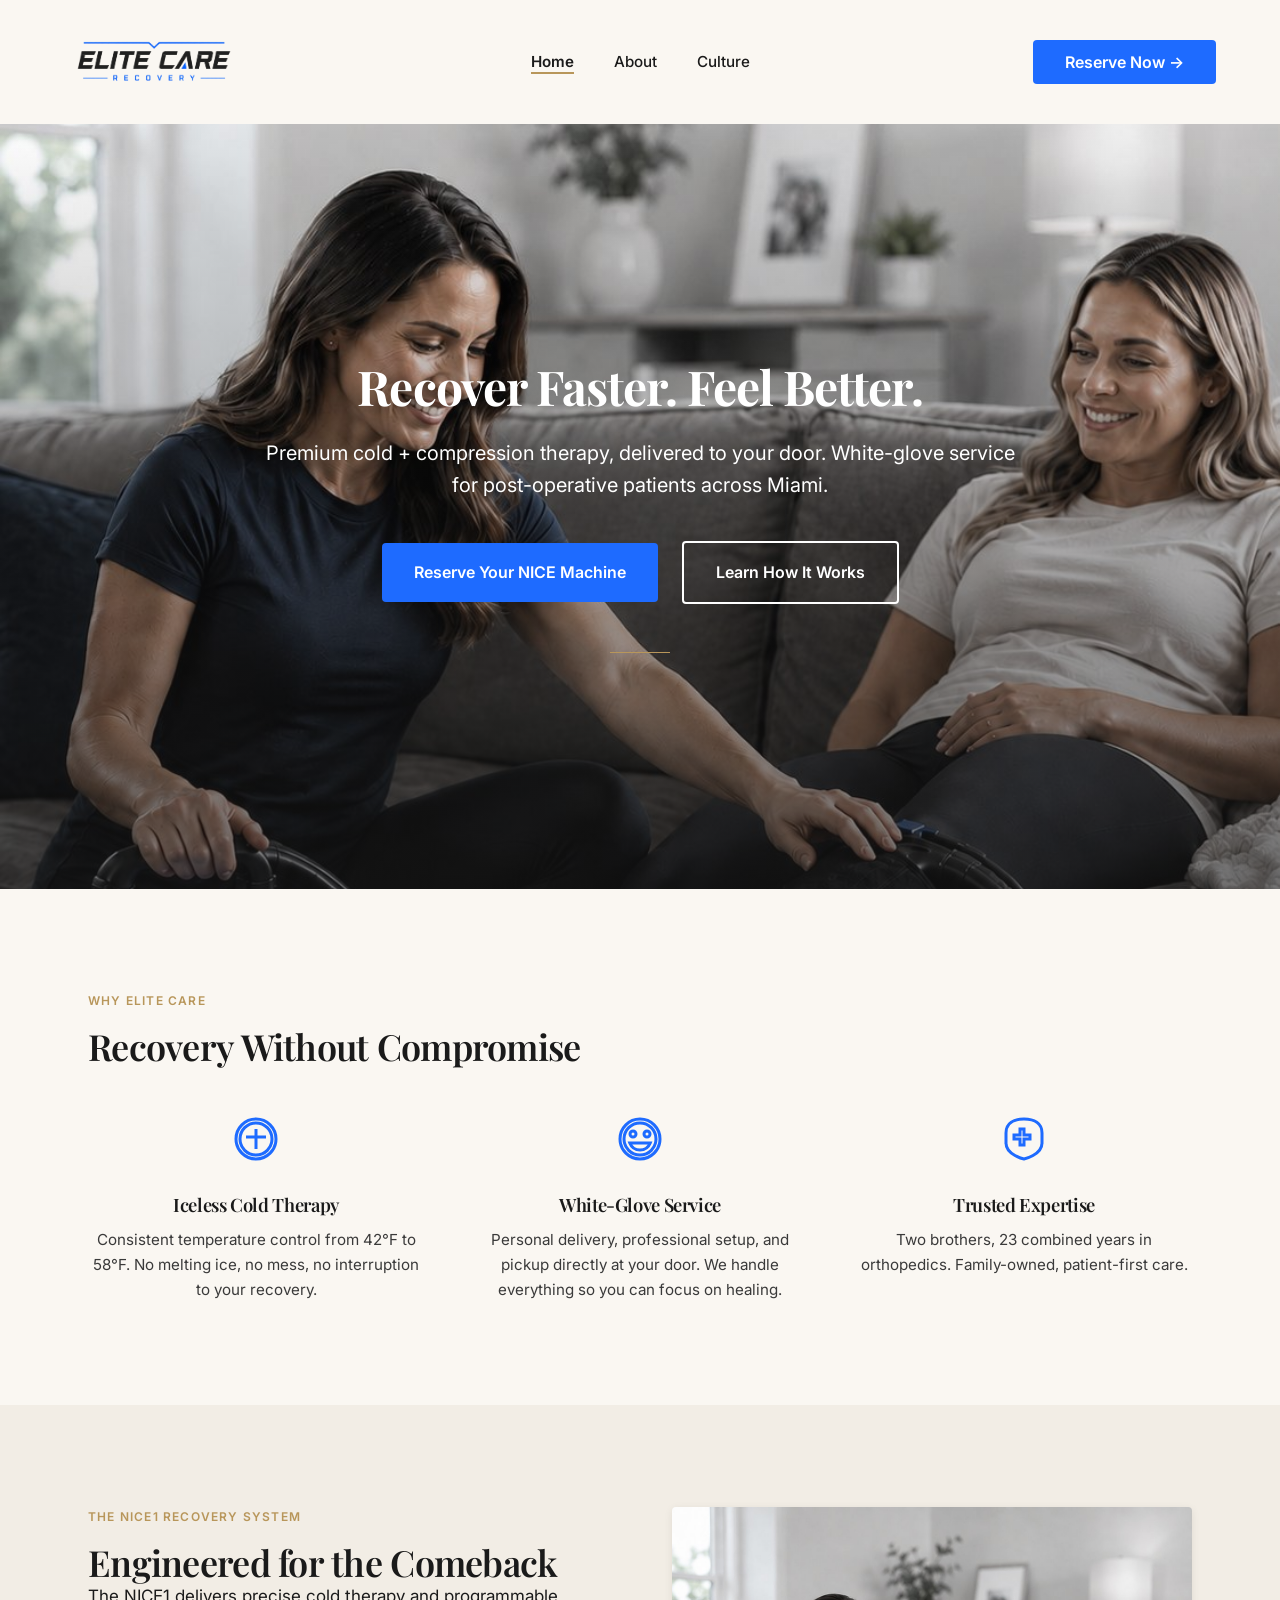
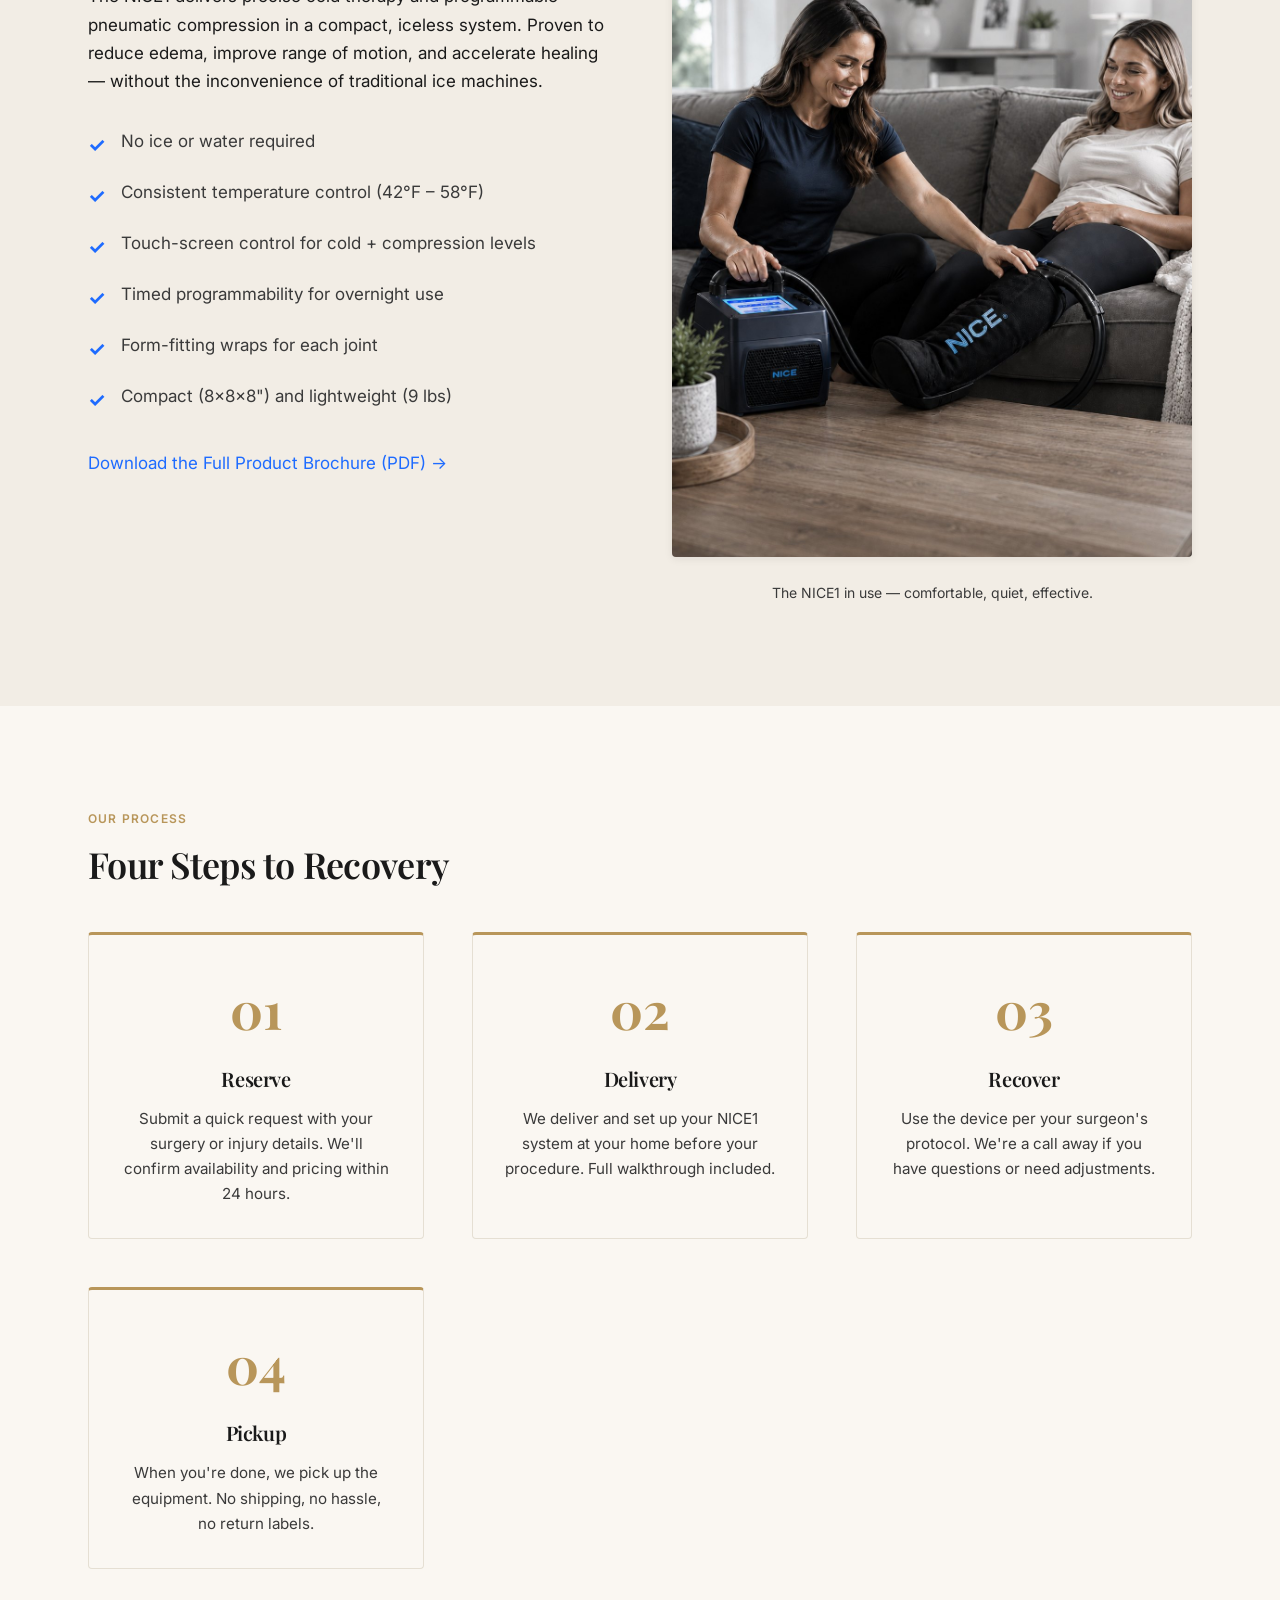
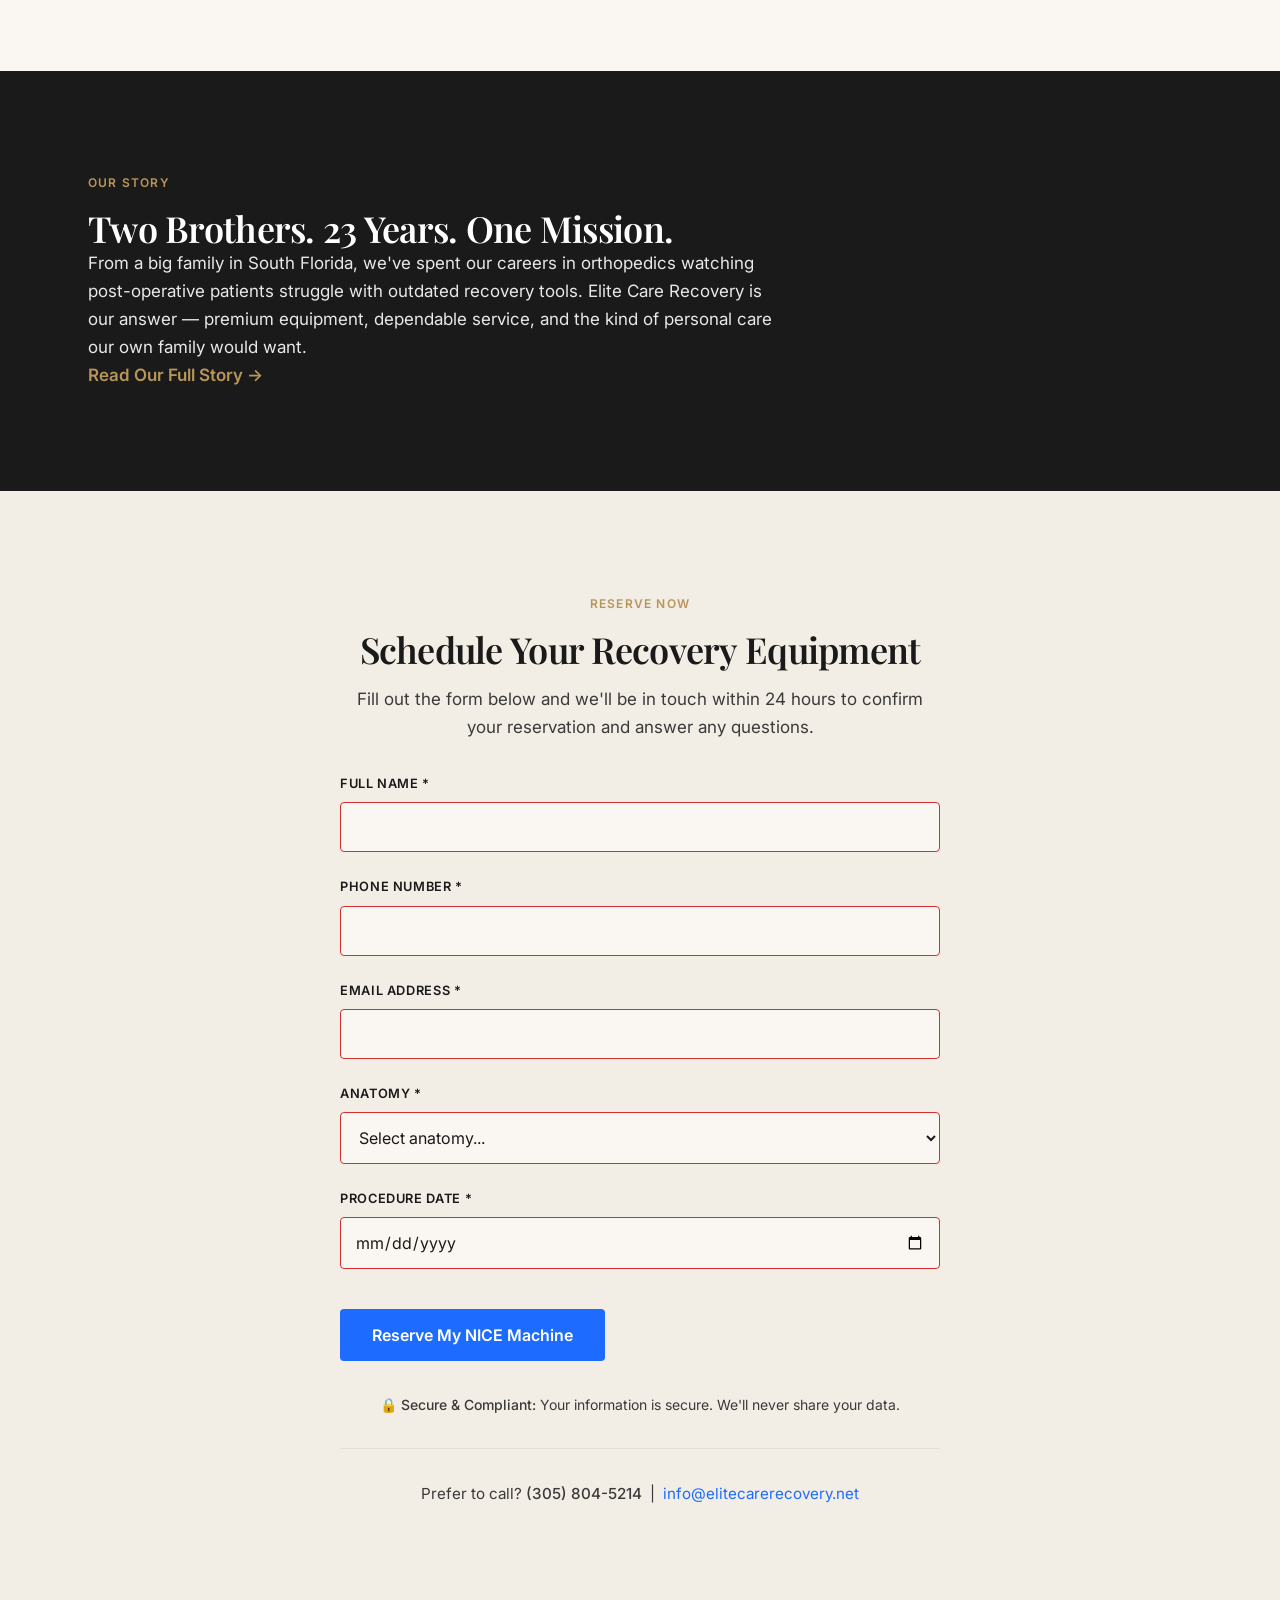
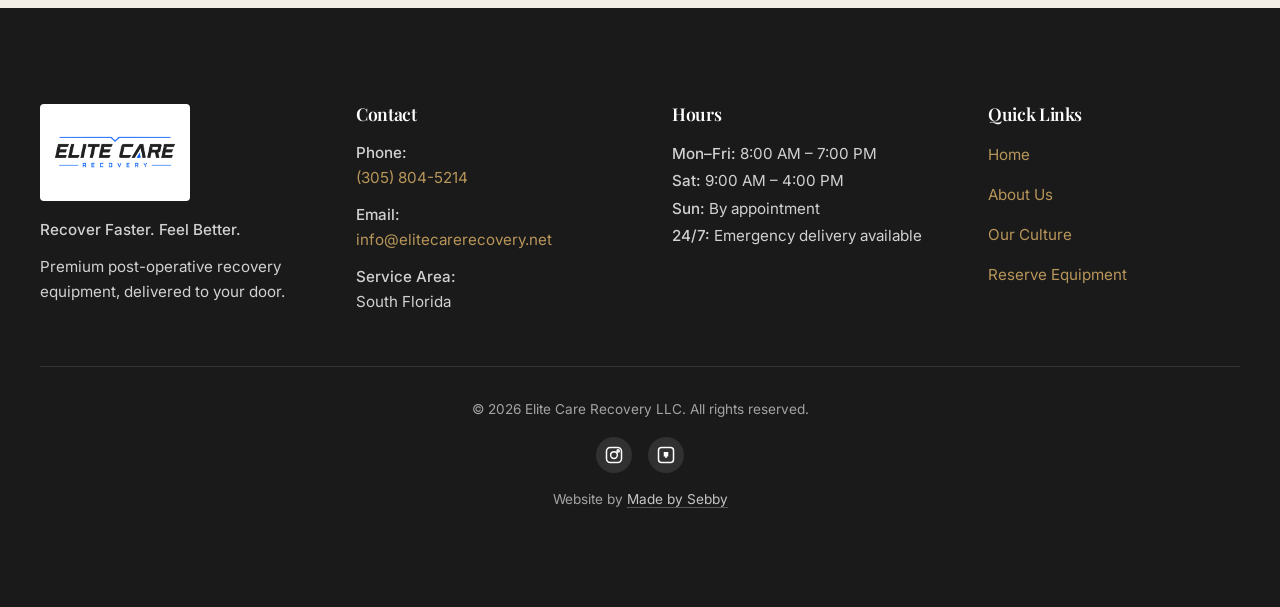
==== commit 1e69f439: "fix: update phone number to Chris Pierce (786-214-2659 -> 305-804-5214) Ownership is transferring fr" ====
--- a/index.html
+++ b/index.html
@@ -306,7 +306,7 @@
 
             <div style="margin-top: 2rem; padding-top: 2rem; border-top: 1px solid var(--color-border); text-align: center;">
               <p style="color: var(--color-charcoal-soft); font-size: 0.95rem;">
-                Prefer to call? <strong>(786) 214-2659</strong> &nbsp;|&nbsp;
+                Prefer to call? <strong>(305) 804-5214</strong> &nbsp;|&nbsp;
                 <!-- TODO: Confirm contact email: info@elitecarerecovery.net (brochure shows Johnpierce@orthoflowrecovery.com) -->
                 <a href="mailto:info@elitecarerecovery.net">info@elitecarerecovery.net</a>
               </p>
@@ -331,7 +331,7 @@
           <h3>Contact</h3>
           <p>
             <strong>Phone:</strong><br />
-            <a href="tel:+17862142659">(786) 214-2659</a>
+            <a href="tel:+13058045214">(305) 804-5214</a>
           </p>
           <p>
             <strong>Email:</strong><br />
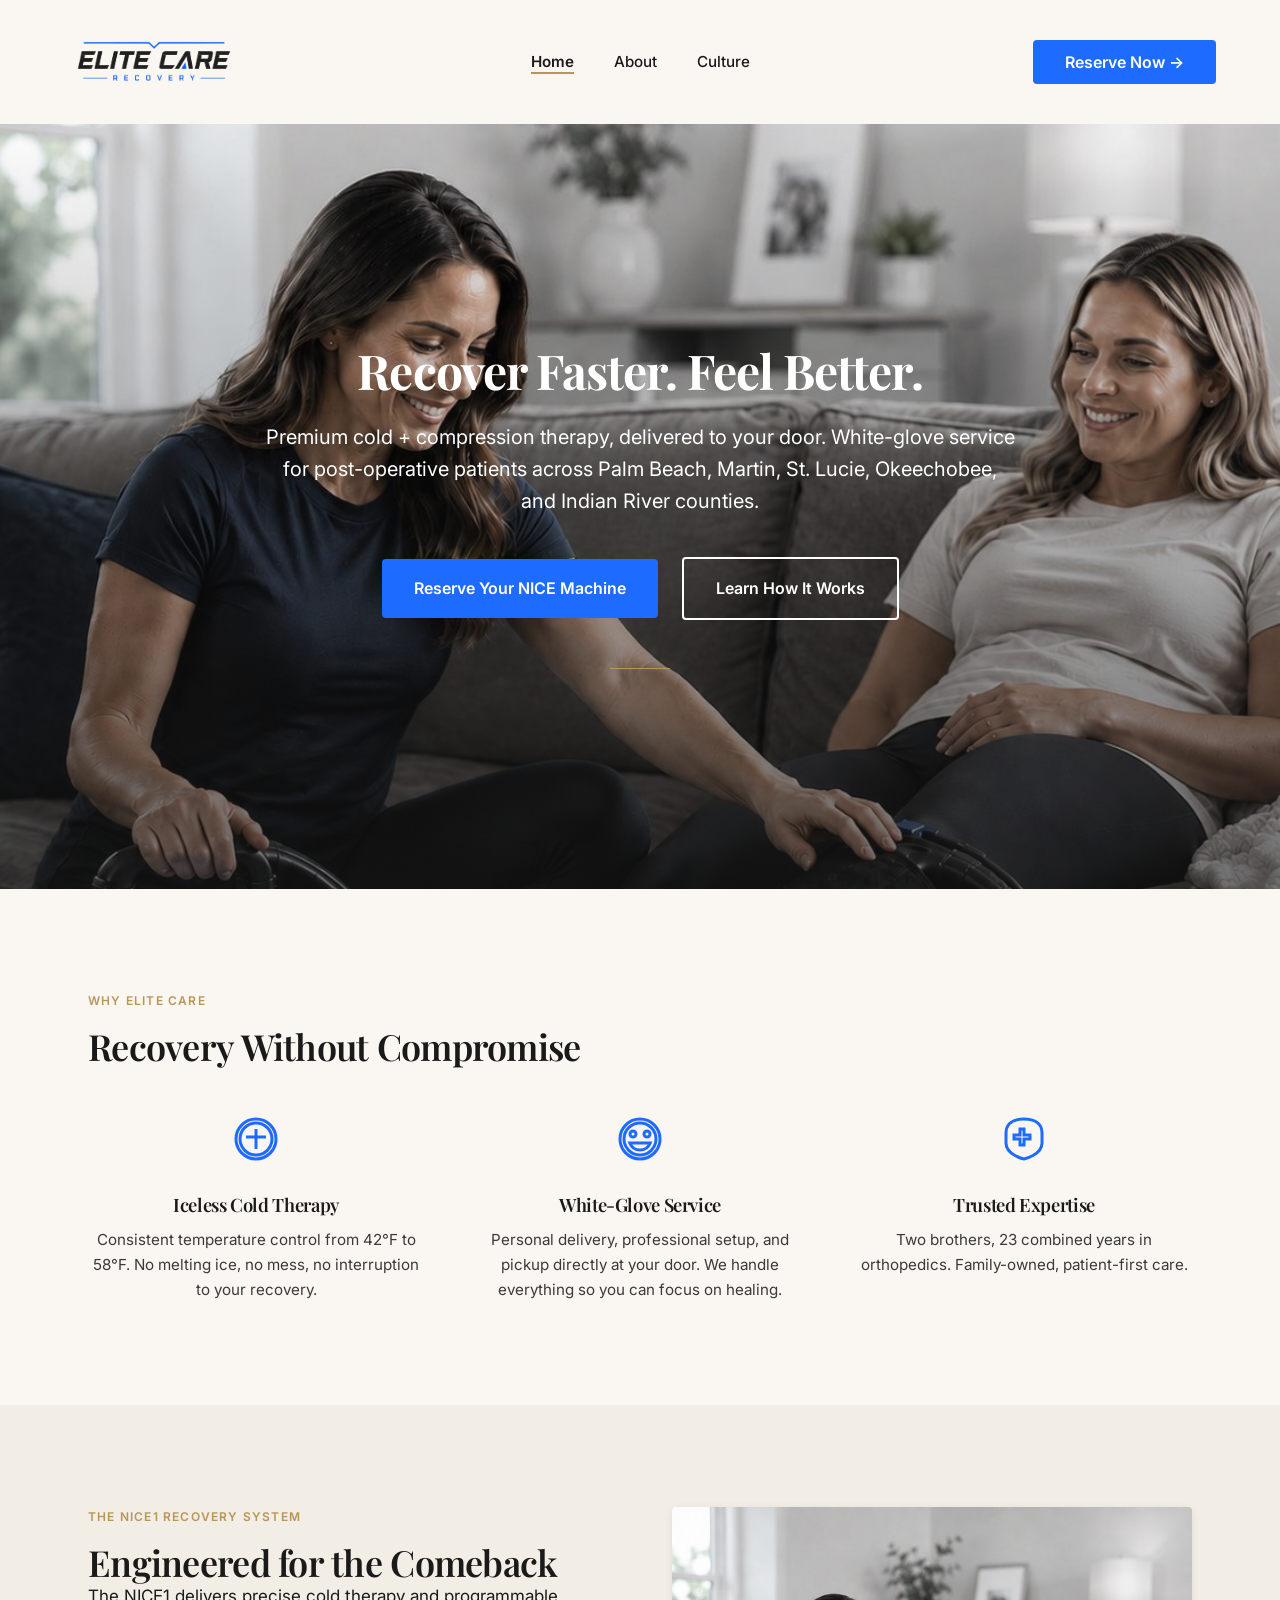
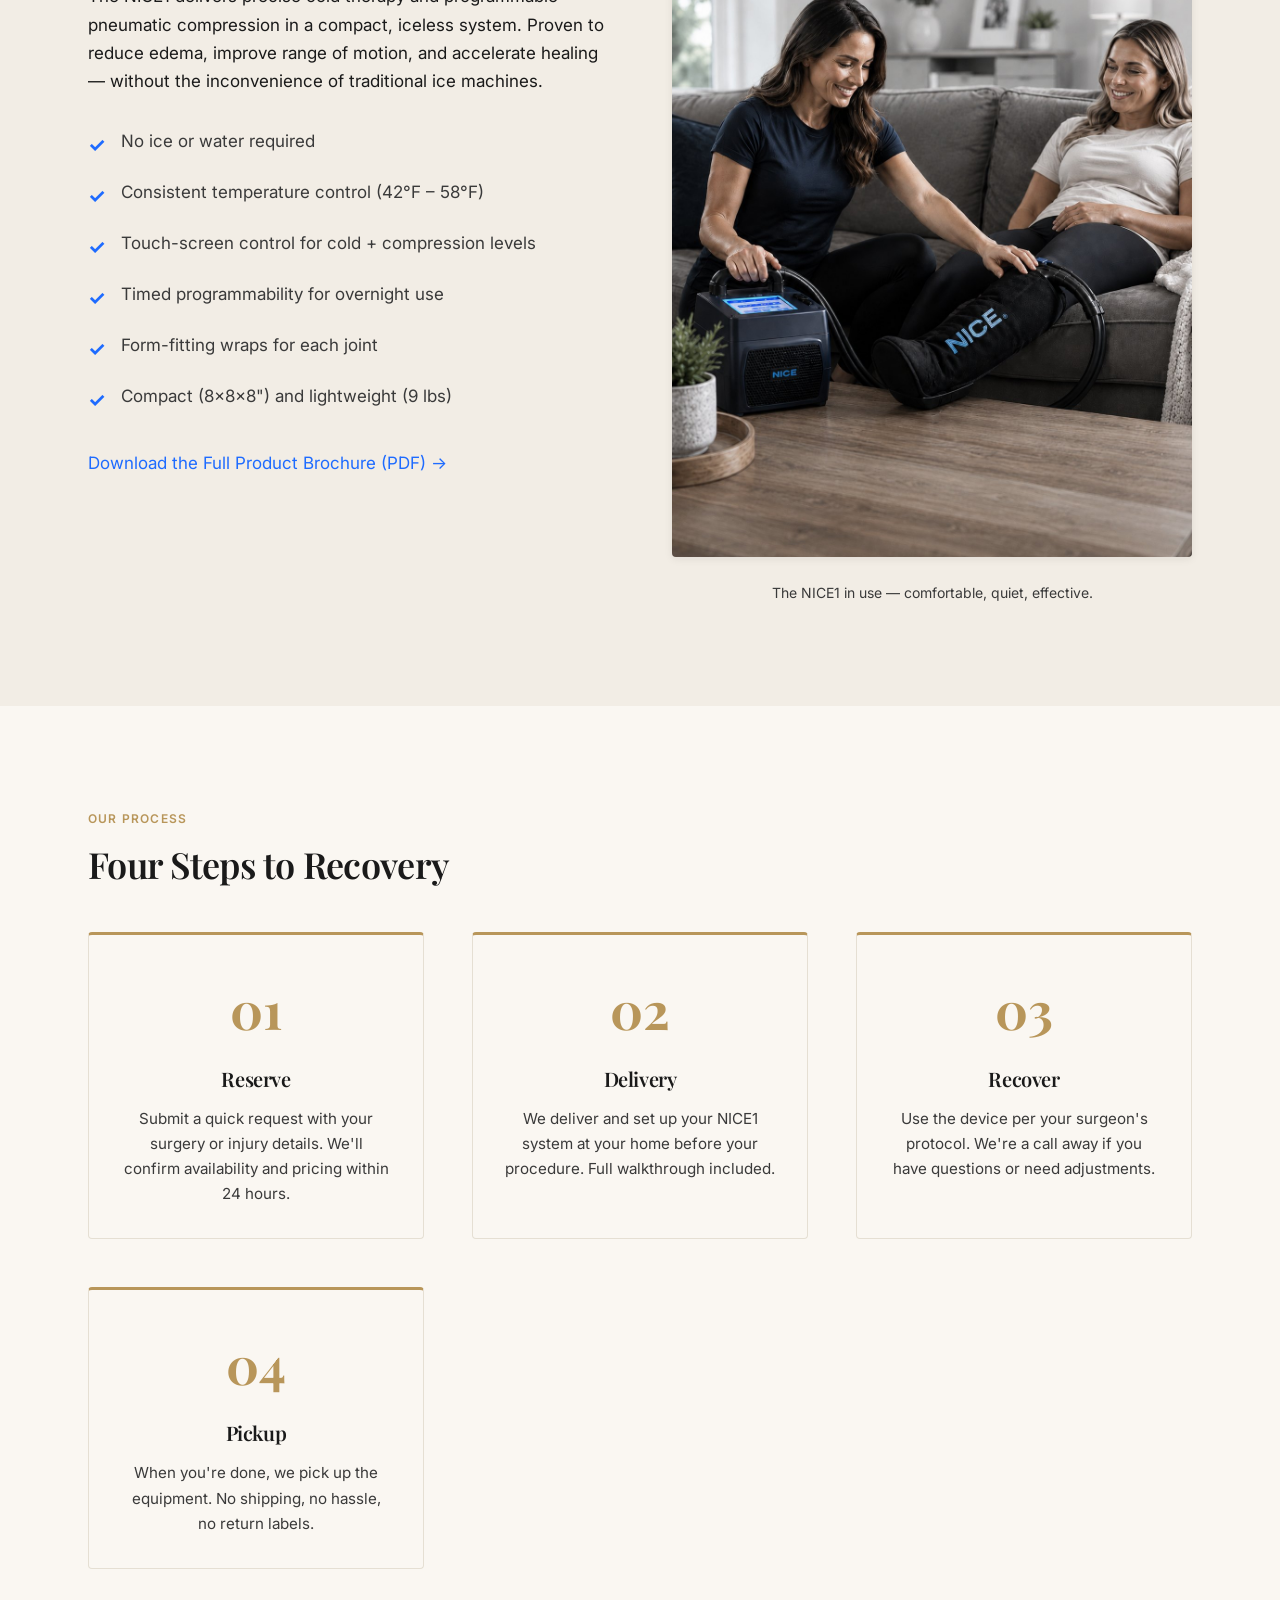
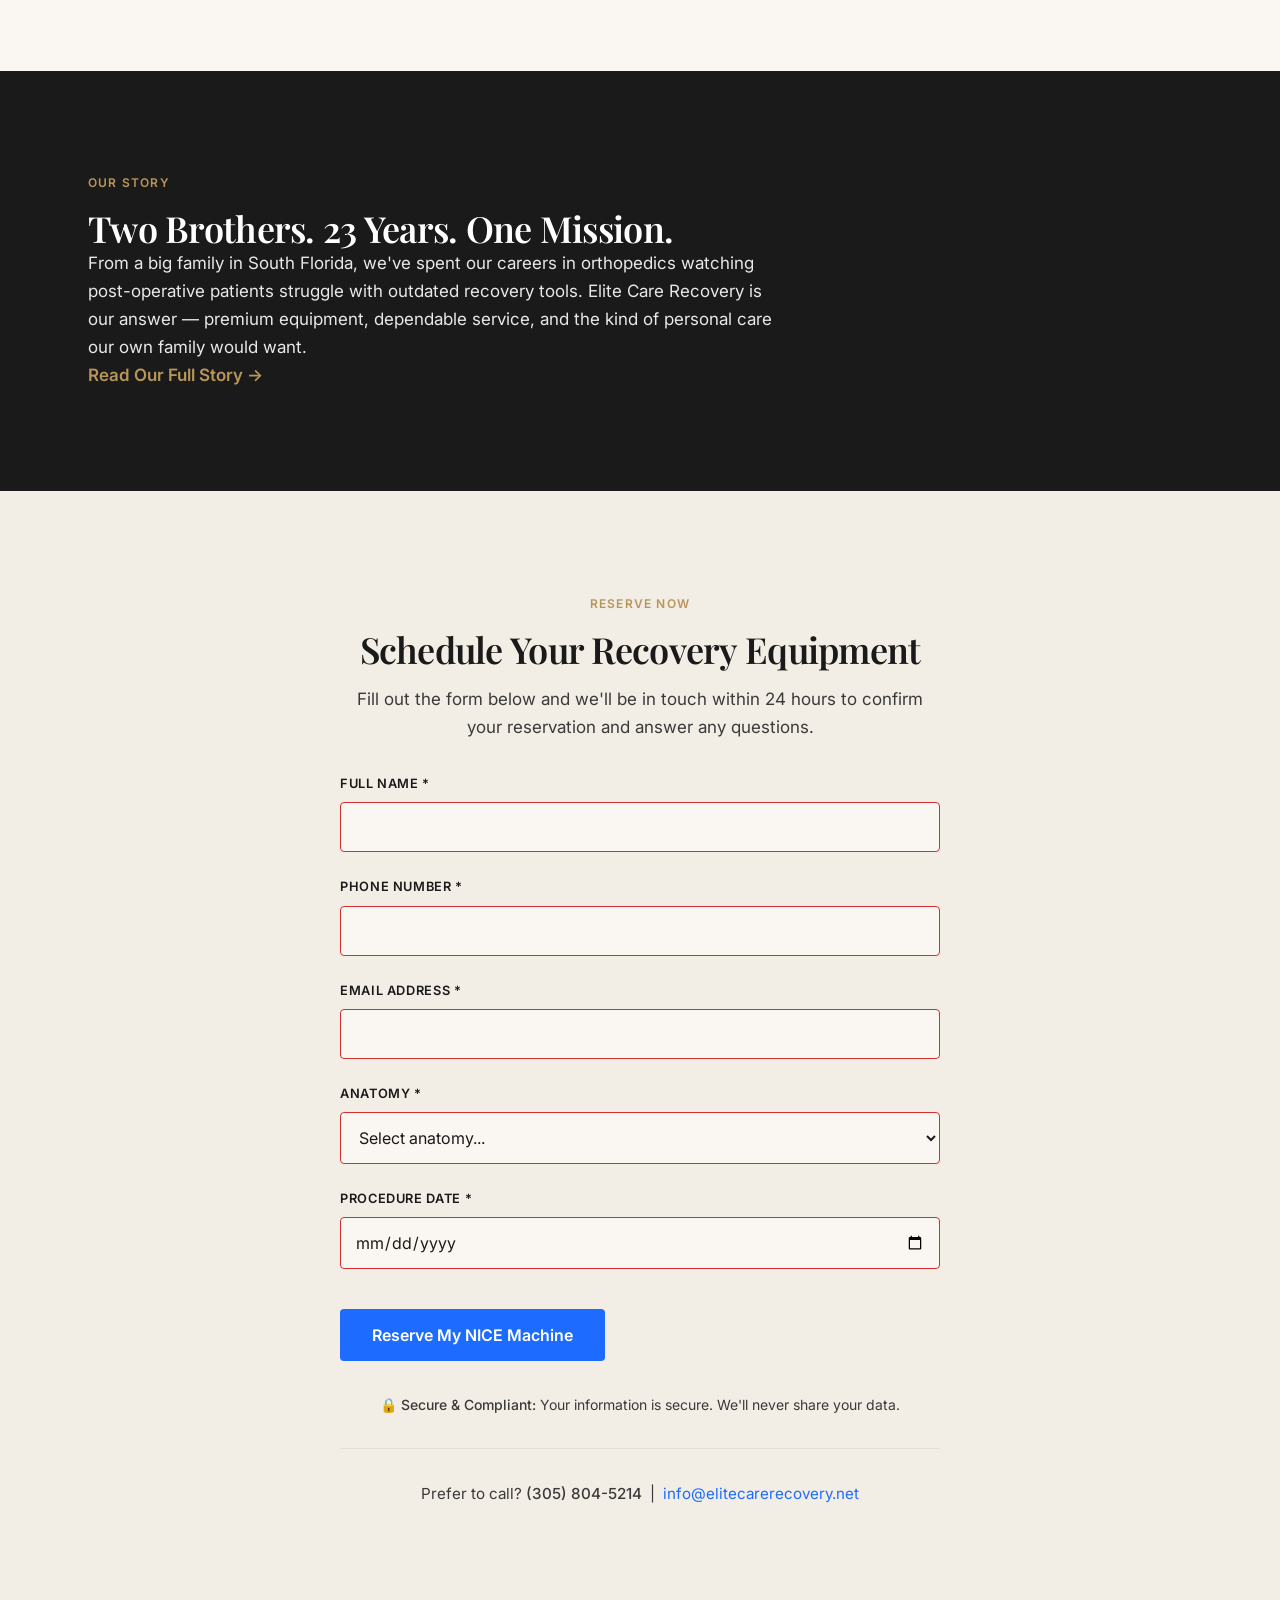
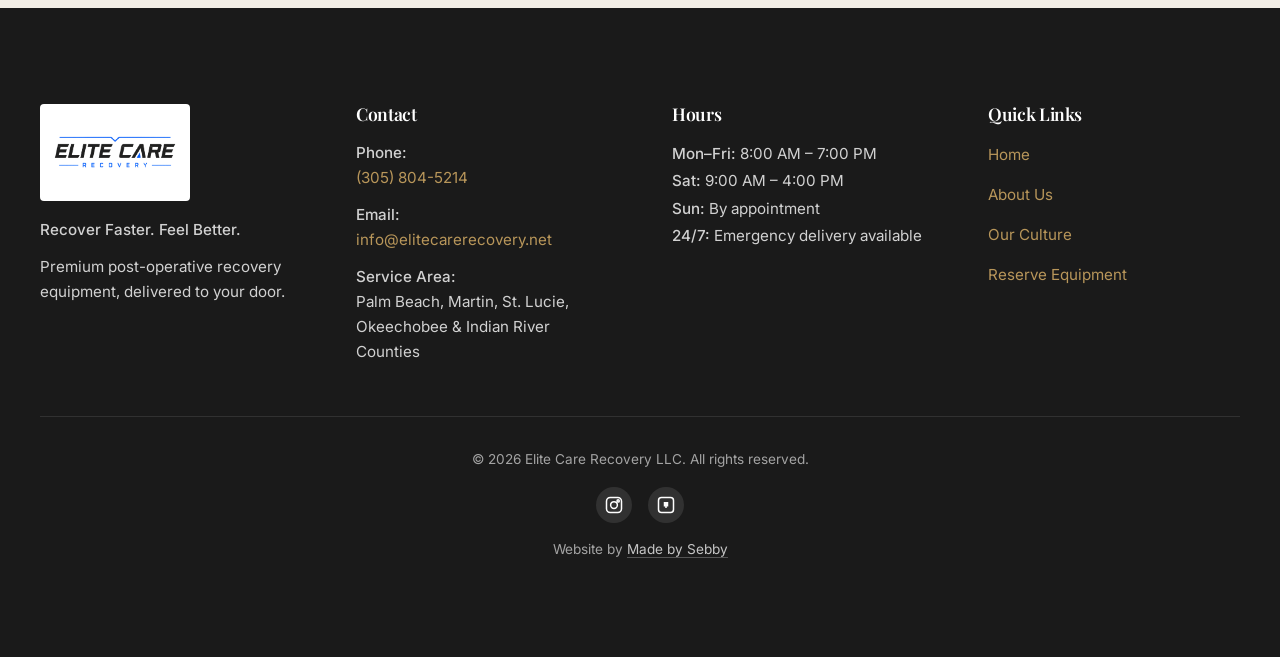
==== commit a10a0cc4: "fix: update service area from Miami/South Florida to Palm Beach, Martin, St. Lucie, Okeechobee & Ind" ====
--- a/index.html
+++ b/index.html
@@ -3,10 +3,10 @@
   <head>
     <meta charset="UTF-8" />
     <meta name="viewport" content="width=device-width, initial-scale=1.0" />
-    <title>Elite Care Recovery | Premium Post-Op Recovery Equipment | South Florida</title>
+    <title>Elite Care Recovery | Premium Post-Op Recovery Equipment | Palm Beach, Martin, St. Lucie, Okeechobee & Indian River Counties</title>
     <meta
       name="description"
-      content="Elite Care Recovery delivers premium NICE cold and compression therapy equipment with white-glove service. Perfect for post-operative recovery in South Florida."
+      content="Elite Care Recovery delivers premium NICE cold and compression therapy equipment with white-glove service. Perfect for post-operative recovery in Palm Beach, Martin, St. Lucie, Okeechobee, and Indian River counties."
     />
 
     <!-- Open Graph / Social Sharing -->
@@ -105,7 +105,7 @@
 
         <div class="hero-content">
           <h1>Recover Faster. Feel Better.</h1>
-          <p>Premium cold + compression therapy, delivered to your door. White-glove service for post-operative patients across Miami.</p>
+          <p>Premium cold + compression therapy, delivered to your door. White-glove service for post-operative patients across Palm Beach, Martin, St. Lucie, Okeechobee, and Indian River counties.</p>
 
           <div class="hero-ctas">
             <a href="#reserve" class="btn btn-primary">Reserve Your NICE Machine</a>
@@ -340,7 +340,7 @@
           </p>
           <p>
             <strong>Service Area:</strong><br />
-            South Florida
+            Palm Beach, Martin, St. Lucie, Okeechobee &amp; Indian River Counties
           </p>
         </div>
 
